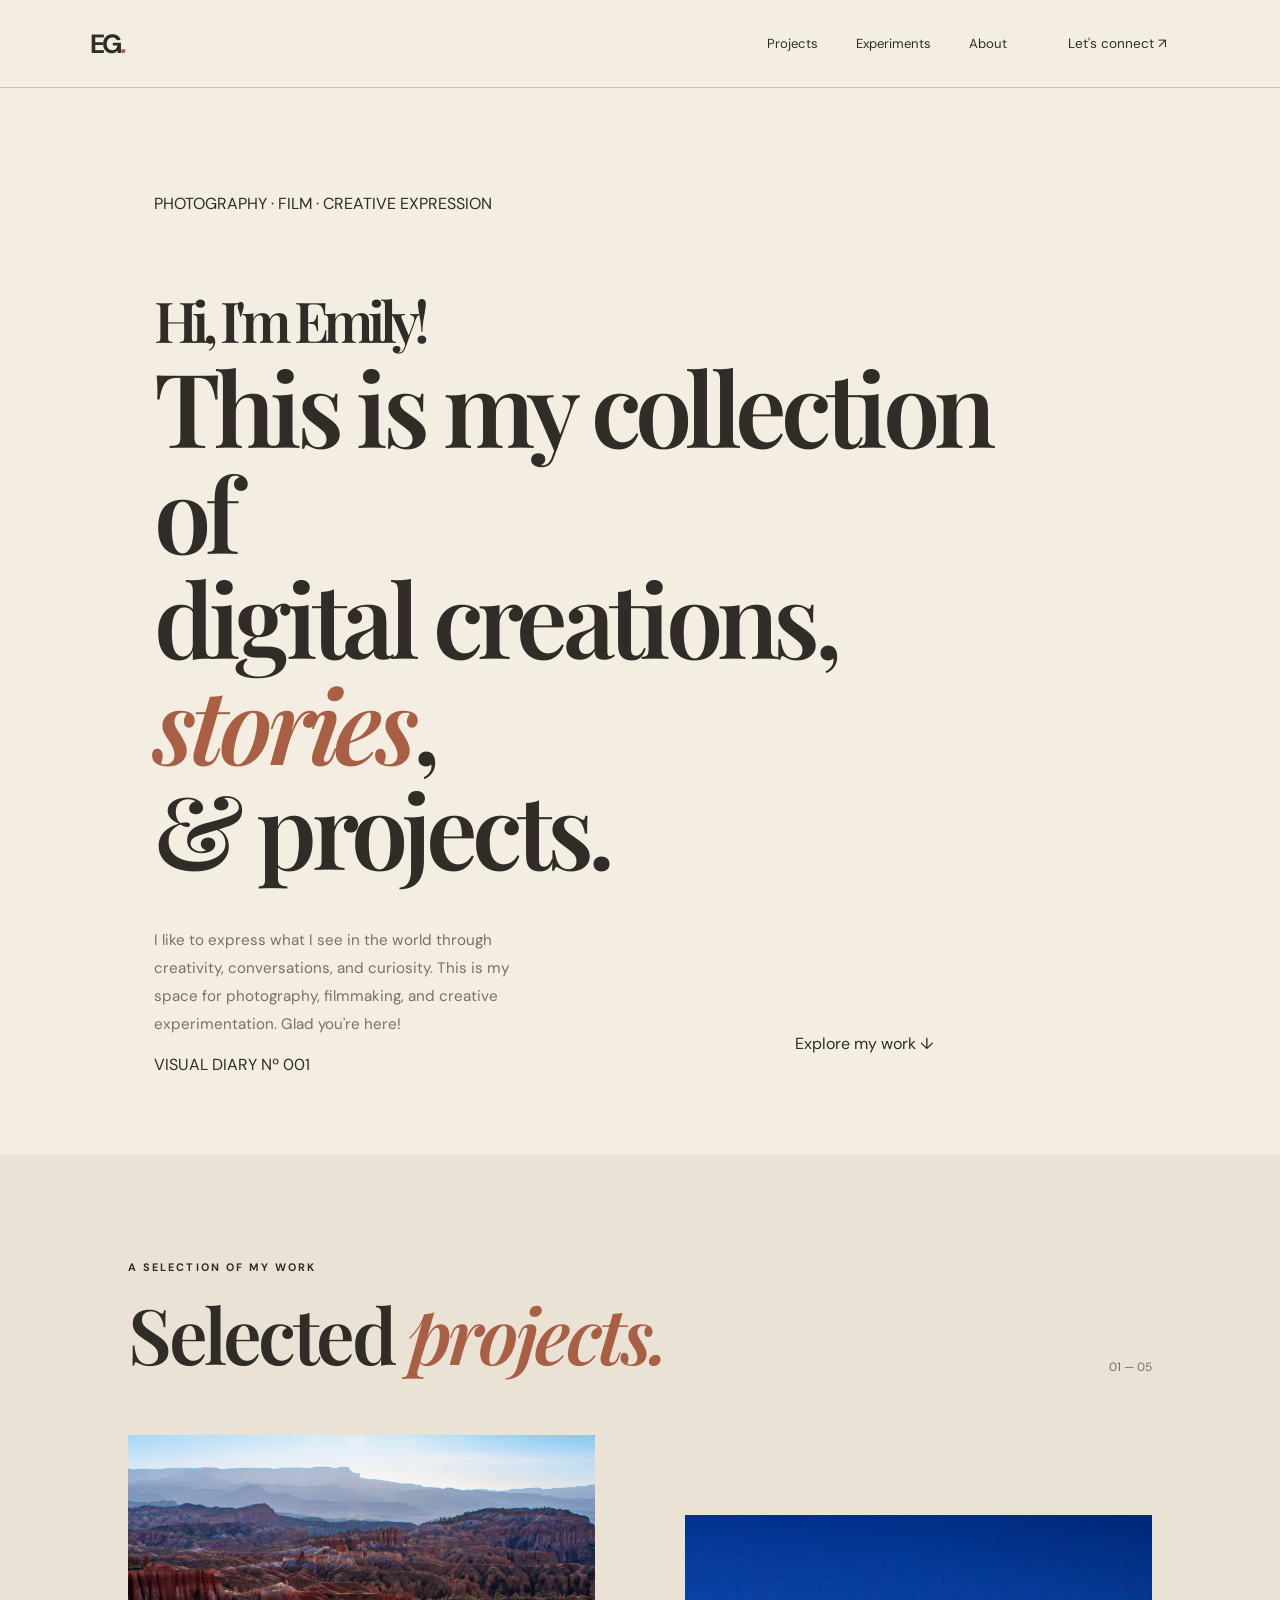
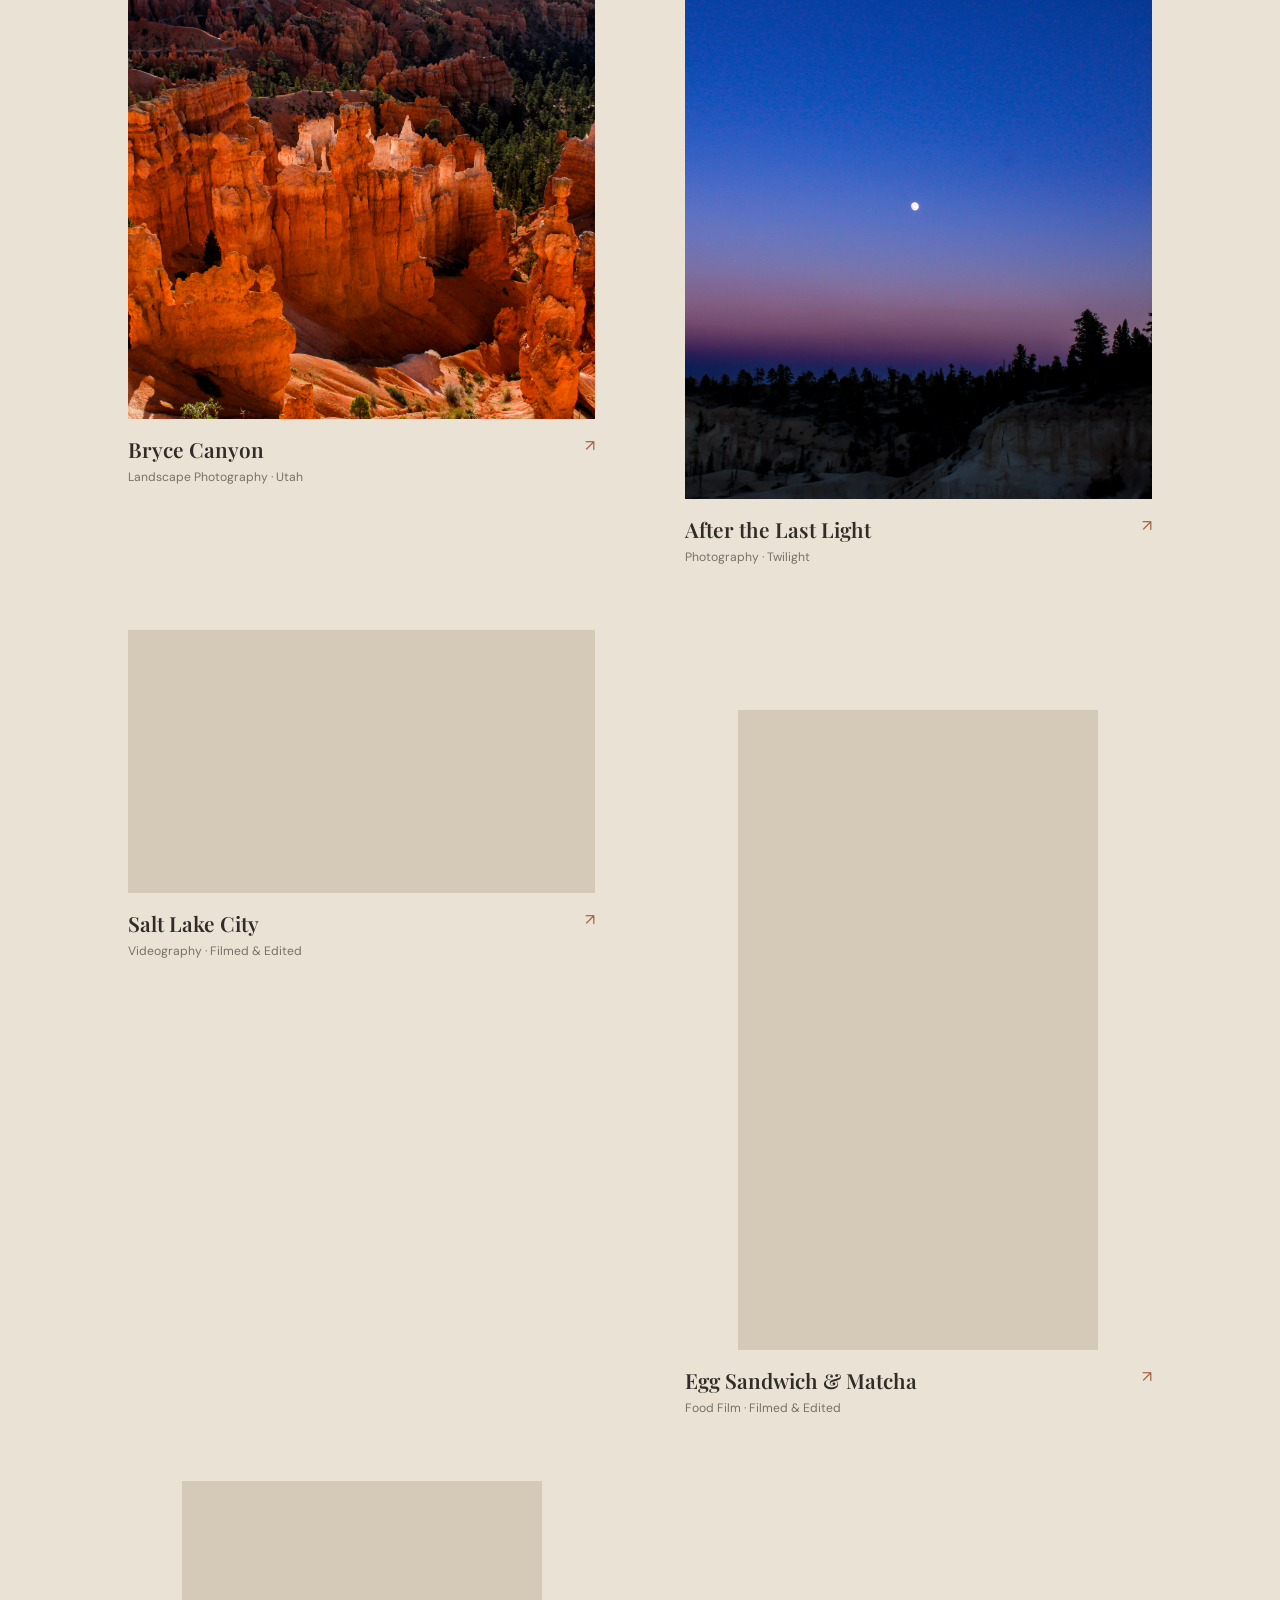
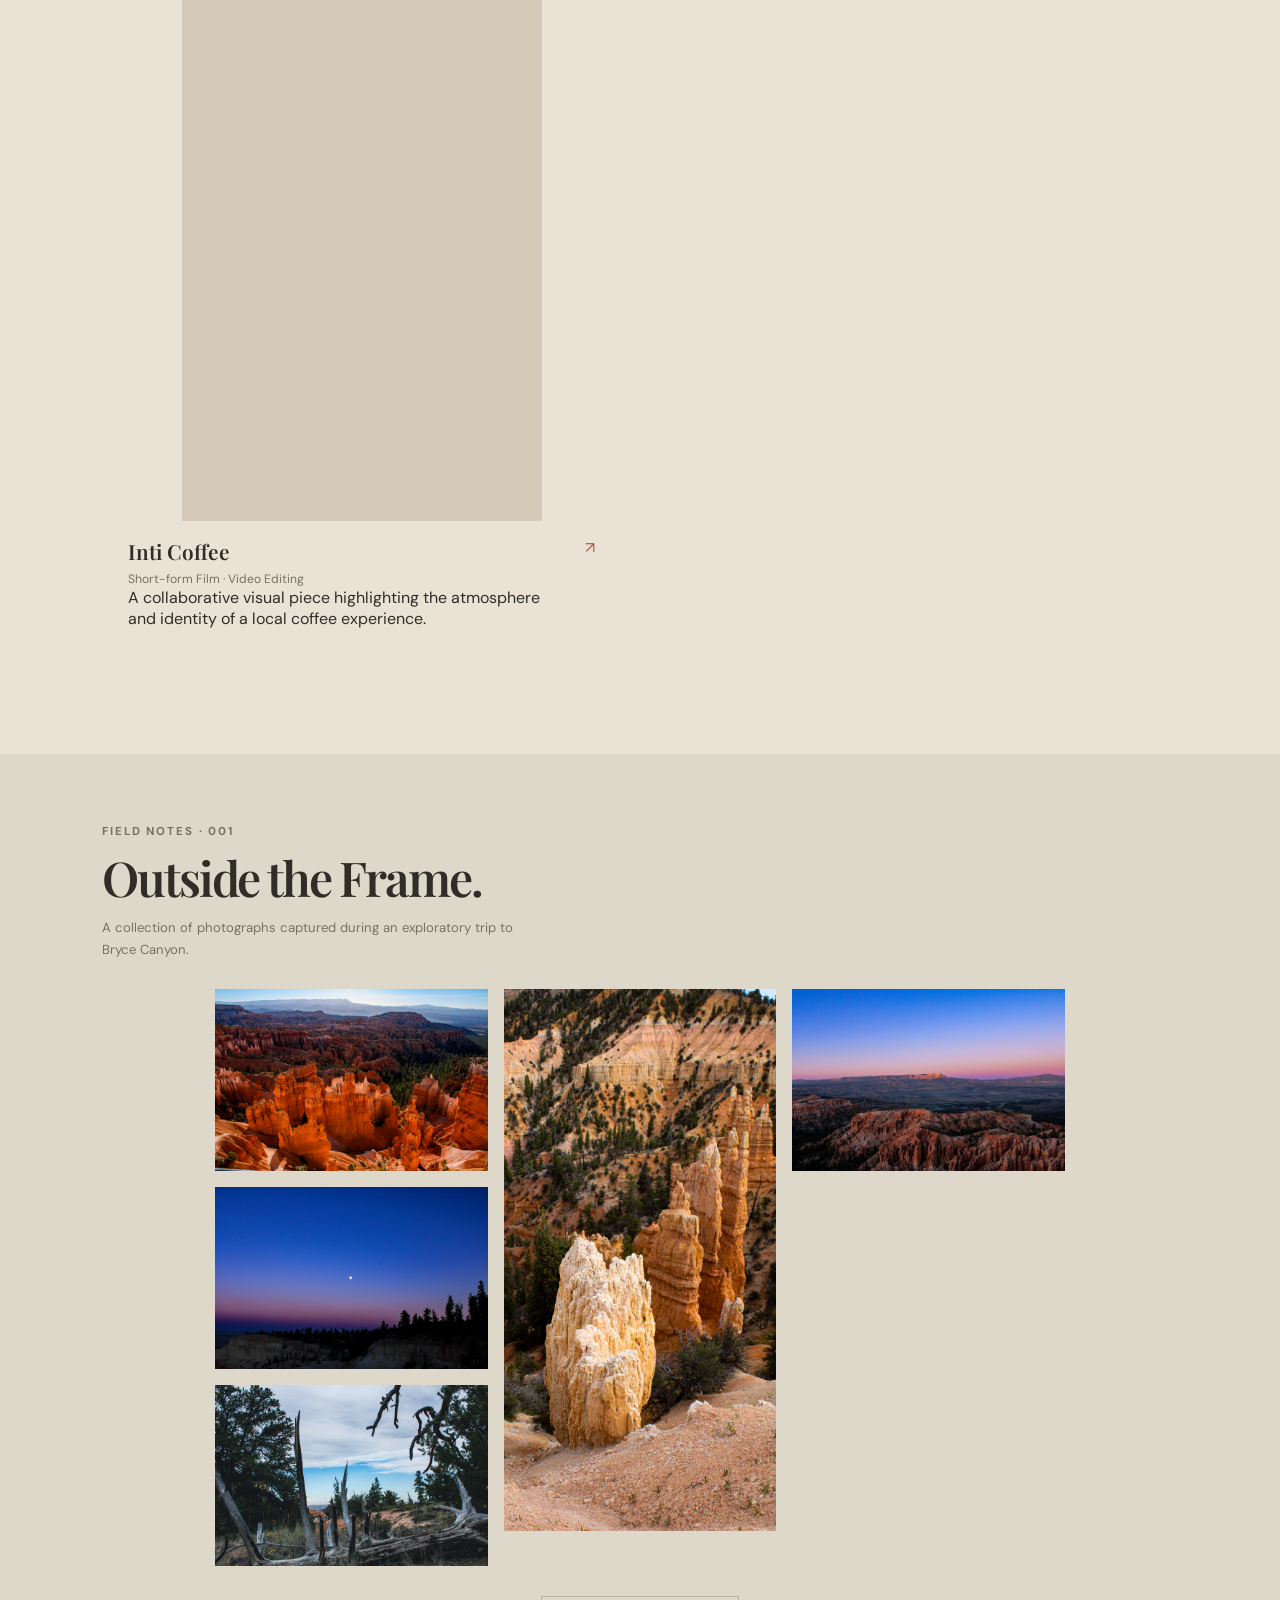
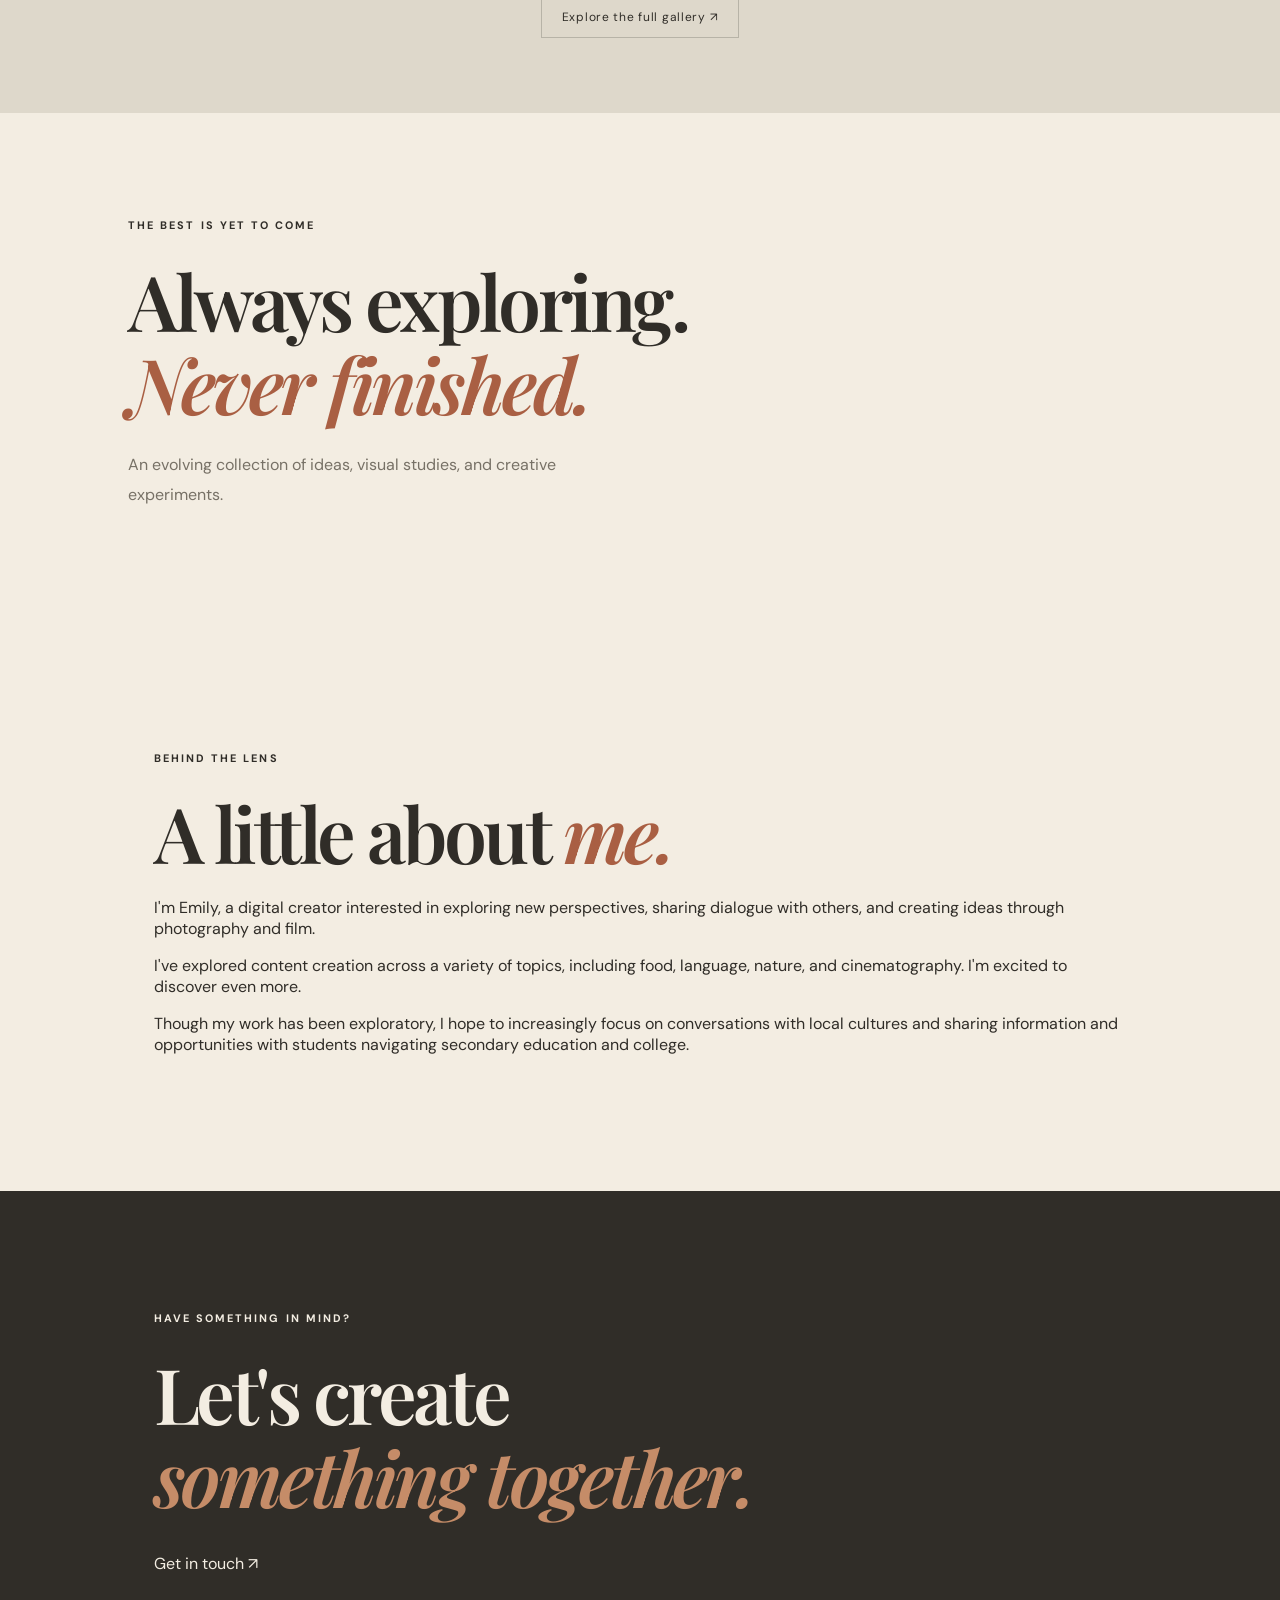
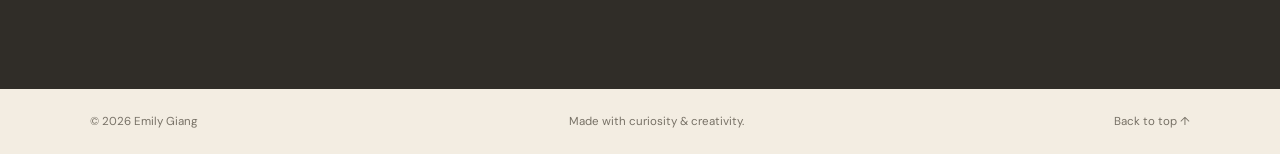
==== index.html @ 7049d285 "Update eyebrow text in experimental section" ====
<!DOCTYPE html>
<html lang="en">
<head>
  <meta charset="UTF-8">
  <meta name="viewport" content="width=device-width, initial-scale=1.0">

  <title>Emily Giang | Visual Portfolio</title>

  <meta name="description" content="Photography, videography, and creative experiments by Emily Giang.">

  <link rel="stylesheet" href="style.css">
  <script src="script.js" defer></script>

  <link rel="preconnect" href="https://fonts.googleapis.com">
  <link rel="preconnect" href="https://fonts.gstatic.com" crossorigin>
  <link href="https://fonts.googleapis.com/css2?family=DM+Sans:wght@400;500;600;700&family=Playfair+Display:ital,wght@0,600;0,700;1,600;1,700&display=swap" rel="stylesheet">
</head>

<body>

  <!-- NAVIGATION -->
  <header class="navbar">
    <a href="#" class="logo">EG<span>.</span></a>

    <nav>
      <a href="#projects">Projects</a>
      <a href="#experiments">Experiments</a>
      <a href="#about">About</a>
      <a href="#contact" class="contact-link">Let's connect ↗</a>
    </nav>
  </header>

  <main>

    <!-- HERO SECTION -->
    <section class="hero">
      <div class="hero-label">PHOTOGRAPHY · FILM · CREATIVE EXPRESSION</div>

  <h1>
  <span class="hero-intro">Hi, I'm Emily!</span><br>
  This is my collection of<br>
  digital creations, <em>stories</em>,<br>
  &amp; projects.
</h1>

<div class="hero-bottom">
  <p>
    I like to express what I see in the world through creativity,
    conversations, and curiosity. This is my space for photography,
    filmmaking, and creative experimentation. Glad you're here!
  </p>

        <a href="#projects" class="explore-link">
          Explore my work ↓
        </a>
      </div>

      <div class="hero-decoration">VISUAL DIARY Nº 001</div>
    </section>


    <!-- PROJECTS SECTION -->
    <section class="projects-section" id="projects">

      <div class="section-heading">
        <div>
          <span class="eyebrow">A SELECTION OF MY WORK</span>
          <h2>Selected <em>projects.</em></h2>
        </div>

        <span class="project-count">01 — 05</span>
      </div>

      <div class="project-grid">

        <!-- PROJECT 1: BRYCE CANYON -->
        <div class="project-card project-one">
          <div class="image-placeholder placeholder-one">
            <img src="images/bryce-canyon.jpg" alt="Landscape photography of Bryce Canyon">
          </div>
          <div class="project-info">
            <div>
              <h3>Bryce Canyon</h3>
              <p>Landscape Photography · Utah</p>
            </div>
            <span class="project-arrow">↗</span>
          </div>
        </div>

        <!-- PROJECT 2: AFTER THE LAST LIGHT -->
        <div class="project-card project-two">
          <div class="image-placeholder placeholder-two">
            <img src="images/after-the-last-light.jpg" alt="Moon above pine trees at twilight">
          </div>
          <div class="project-info">
            <div>
              <h3>After the Last Light</h3>
              <p>Photography · Twilight</p>
            </div>
            <span class="project-arrow">↗</span>
          </div>
        </div>

        <!-- PROJECT 3: SALT LAKE CITY -->
        <div class="project-card project-three">
          <div class="video-container">
            <div style="padding:56.43% 0 0 0;position:relative;">
              <iframe
                src="https://player.vimeo.com/video/1250134944?autopause=0&amp;player_id=0&amp;app_id=58479"
                frameborder="0"
                allow="autoplay; fullscreen; picture-in-picture; clipboard-write; encrypted-media; web-share"
                referrerpolicy="strict-origin-when-cross-origin"
                style="position:absolute;top:0;left:0;width:100%;height:100%;"
                title="Spider-Man">
              </iframe>
            </div>
          </div>
          <div class="project-info">
            <div>
              <h3>Salt Lake City</h3>
              <p>Videography · Filmed &amp; Edited</p>
            </div>
            <span class="project-arrow">↗</span>
          </div>
        </div>

        <!-- PROJECT 4: RECIPE IN MOTION -->
        
<!-- PROJECT 4: RECIPE IN MOTION -->
<div class="project-card project-four">
  <div class="video-container">
    <div style="padding:177.78% 0 0 0;position:relative;">
      <iframe
        src="https://player.vimeo.com/video/1250138249?autopause=0&amp;player_id=0&amp;app_id=58479"
        frameborder="0"
        allow="autoplay; fullscreen; picture-in-picture; clipboard-write; encrypted-media; web-share"
        referrerpolicy="strict-origin-when-cross-origin"
        style="position:absolute;top:0;left:0;width:100%;height:100%;"
        title="Egg Sandwich &amp; Matcha">
      </iframe>
    </div>
    <script src="https://player.vimeo.com/api/player.js"></script>
  </div>
  <div class="project-info">
    <div>
      <h3>Egg Sandwich & Matcha</h3>
      <p>Food Film · Filmed &amp; Edited</p>
    </div>
    <span class="project-arrow">↗</span>
  </div>
</div>
       
<!-- PROJECT 5: INTI COFFEE -->
<div class="project-card project-five">
  <div class="video-container">
    <div style="padding:177.78% 0 0 0;position:relative;">
      <iframe
        src="https://player.vimeo.com/video/1250133380?autopause=0&amp;player_id=0&amp;app_id=58479"
        frameborder="0"
        allow="autoplay; fullscreen; picture-in-picture; clipboard-write; encrypted-media; web-share"
        referrerpolicy="strict-origin-when-cross-origin"
        style="position:absolute;top:0;left:0;width:100%;height:100%;"
        title="Inti Coffee">
      </iframe>
    </div>
  </div>
  <div class="project-info">
    <div>
      <h3>Inti Coffee</h3>
      <p>Short-form Film · Video Editing</p>
      </p>
      A collaborative visual piece highlighting the atmosphere and identity of a local coffee experience.
      </p>
    </div>
    <span class="project-arrow">↗</span>
      </div>
      <!-- END PROJECT GRID -->

    </section>
    <!-- END PROJECTS SECTION -->


    <!-- NATURE PHOTOGRAPHY GALLERY -->
<!-- NATURE GALLERY PREVIEW -->
<section class="nature-gallery" id="nature">

  <div class="nature-heading">
    <span class="eyebrow">FIELD NOTES · 001</span>
    <h2>Outside the Frame.</h2>
    <p>
  A collection of photographs captured during an exploratory trip to Bryce Canyon.
    </p>
  </div>

  <div class="nature-preview-grid">

    <!-- PHOTO 1 -->
    <div class="nature-preview-item">
      <img src="images/bryce-canyon.jpg"
           alt="Natural rock formations at Bryce Canyon">
    </div>

    <!-- PHOTO 2 -->
    <div class="nature-preview-item">
      <img src="images/after-the-last-light.jpg"
           alt="Moon above pine trees at twilight">
    </div>

    <!-- PHOTO 3 -->
<div class="nature-preview-item">
  <img src="images/antler-tree.jpg" alt="Tree branches">
</div>

<div class="nature-preview-item">
  <img src="images/leading-lines.jpg" alt="Leading lines in nature">
</div>

<div class="nature-preview-item">
  <img src="images/fairy-sunset.jpg" alt="Sunset in the landscape">
</div>
    </div>

  </div>

  <div class="nature-gallery-link">
    <a href="nature.html" class="gallery-button">
      Explore the full gallery ↗
    </a>
  </div>

</section>
<!-- END NATURE GALLERY PREVIEW -->


    <!-- EXPERIMENTAL SECTION -->
    <section class="experiments-section" id="experiments">
      <span class="eyebrow">THE BEST IS YET TO COME</span>
      <h2>Always exploring.<br><em>Never finished.</em></h2>
      <p>
        An evolving collection of ideas, visual studies,
        and creative experiments.
      </p>
    </section>

    <!-- ABOUT SECTION -->
    <section class="about-section" id="about">
      <span class="eyebrow">BEHIND THE LENS</span>
      <h2>A little about <em>me.</em></h2>
      <p>
  I'm Emily, a digital creator interested in exploring new perspectives,
  sharing dialogue with others, and creating ideas through photography and film.
</p>

<p>
  I've explored content creation across a variety of topics, including food,
  language, nature, and cinematography. I'm excited to discover even more.
</p>

<p>
  Though my work has been exploratory, I hope to increasingly focus on
  conversations with local cultures and sharing information and opportunities
  with students navigating secondary education and college.
</p>
      </p>
    </section>

    <!-- CONTACT SECTION -->
    <section class="contact-section" id="contact">
      <span class="eyebrow">HAVE SOMETHING IN MIND?</span>
      <h2>Let's create<br><em>something together.</em></h2>
      <a href="mailto:YOUR-EMAIL-HERE" class="email-link">
        Get in touch ↗
      </a>
    </section>

  </main>

  <footer>
    <span>© <span id="year"></span> Emily Giang</span>
    <span>Made with curiosity & creativity.</span>
    <a href="#">Back to top ↑</a>
  </footer>

</body>
</html>
---- style.css ----
/* Emily Giang â€” earthy editorial portfolio */
:root {
  --paper: #F3EDE2;
  --ink: #302D28;
  --muted: #777166;
  --terracotta: #A95F43;
  --clay: #C58C68;
  --olive: #747C60;
  --sage: #D6D8C8;
  --line: rgba(48,45,40,.22);
  --serif: "Playfair Display", Georgia, serif;
  --sans: "DM Sans", Arial, sans-serif;
}
* { box-sizing: border-box; }
html { scroll-behavior: smooth; }
body { margin: 0; background: var(--paper); color: var(--ink); font-family: var(--sans); }
a { color: inherit; text-decoration: none; }
button { font: inherit; }
.site-header { min-height: 82px; padding: 20px 7vw; display:flex; align-items:center; justify-content:space-between; border-bottom:1px solid var(--line); }
.wordmark { font-weight:700; font-size:1.65rem; letter-spacing:-.09em; }
.wordmark span { color:var(--terracotta); font-size:.65rem; vertical-align:top; margin-left:4px; letter-spacing:0; }
.site-header nav { display:flex; align-items:center; gap:clamp(14px,3vw,38px); font-size:.82rem; }
.site-header nav a:hover, footer a:hover { color:var(--terracotta); }
.nav-contact { border:1px solid var(--ink); border-radius:99px; padding:10px 16px; }
.hero { position:relative; min-height:610px; padding:105px 12vw 80px; overflow:hidden; }
.eyebrow { font-size:.68rem; font-weight:700; letter-spacing:.19em; }
.hero h1 { font:600 clamp(3.3rem,8vw,7.5rem)/1.03 var(--serif); letter-spacing:-.055em; margin:34px 0 30px; max-width:900px; }
.hero h1 em, h2 em { color:var(--terracotta); font-weight:600; }
.hero-bottom { display:flex; justify-content:space-between; align-items:flex-end; gap:30px; max-width:780px; }
.hero-bottom p { max-width:390px; color:var(--muted); line-height:1.85; font-size:.95rem; }
.text-link { border-bottom:1px solid var(--ink); padding-bottom:7px; font-size:.85rem; font-weight:600; white-space:nowrap; }
.text-link span { color:var(--terracotta); margin-left:8px; }
.hero-note { position:absolute; right:7vw; top:145px; writing-mode:vertical-rl; font-size:.6rem; letter-spacing:.2em; color:var(--muted); }
.hero-stamp { position:absolute; right:13vw; bottom:75px; width:72px; height:72px; border:1px solid var(--terracotta); color:var(--terracotta); border-radius:50%; display:grid; place-content:center; text-align:center; line-height:1.05; font:600 1rem var(--serif); transform:rotate(12deg); }
.work-section { padding:100px 10vw 125px; background:#EAE2D5; }
.section-intro { display:flex; align-items:flex-end; justify-content:space-between; gap:30px; margin-bottom:85px; }
h2 { font:600 clamp(2.8rem,6vw,5rem)/1.08 var(--serif); letter-spacing:-.045em; margin:16px 0 0; }
.intro-note { color:var(--muted); line-height:1.7; font-size:.85rem; }
.category-block { margin-top:35px; }
.category-heading { display:flex; align-items:baseline; justify-content:space-between; gap:20px; border-bottom:1px solid var(--line); padding-bottom:15px; margin-bottom:36px; }
.category-heading h3 { font:600 1.45rem var(--serif); margin:0; }
.category-heading p { font-size:.78rem; color:var(--muted); }
.photo-grid { display:grid; grid-template-columns:1.05fr .95fr; gap:7vw; align-items:start; }
.photo-card-tall { margin-top:75px; }
.photo-card-wide { margin-top:0; }
.image-button { position:relative; display:block; width:100%; padding:0; border:0; background:transparent; cursor:zoom-in; overflow:hidden; text-align:left; }
.image-button img { display:block; width:100%; height:100%; object-fit:cover; transition:transform .6s cubic-bezier(.2,.7,.2,1); }
.photo-card-tall .image-button { aspect-ratio:4/5; }
.photo-card-wide .image-button { aspect-ratio:5/4; }
.image-button:hover img { transform:scale(1.035); }
.view-mark { position:absolute; right:14px; bottom:14px; padding:9px 12px; background:var(--paper); color:var(--ink); border-radius:99px; font-size:.7rem; opacity:0; transform:translateY(5px); transition:.25s; }
.image-button:hover .view-mark, .image-button:focus-visible .view-mark { opacity:1; transform:translateY(0); }
.card-meta { display:flex; justify-content:space-between; gap:20px; align-items:flex-start; padding-top:16px; }
.card-meta h4 { font:600 1.3rem var(--serif); margin:0 0 6px; }
.card-meta p { margin:0; color:var(--muted); font-size:.76rem; }
.index { color:var(--terracotta); font-size:.72rem; letter-spacing:.12em; }
.film-block { margin-top:130px; }
.film-grid { display:grid; grid-template-columns:1.25fr .75fr; gap:7vw; align-items:start; }
.film-card-portrait { margin-top:100px; }
.film-card-int { margin-top:42px; }
.inti-poster { max-height:540px; }
.video-poster { position:relative; aspect-ratio:16/9; overflow:hidden; background:#D5C9B7; }
.video-poster img { width:100%; height:100%; object-fit:cover; display:block; }
.portrait-poster { aspect-ratio:9/16; max-height:540px; }
.format-tag { position:absolute; left:14px; bottom:14px; background:var(--paper); padding:8px 11px; border-radius:99px; font-size:.62rem; letter-spacing:.08em; }
.video-note { color:var(--muted); font-size:.74rem; line-height:1.6; margin-top:13px; }
.about-section { padding:120px 12vw; }
.about-section h2 { margin:24px 0; }
.about-copy { max-width:610px; color:var(--muted); line-height:1.9; font-size:1rem; }
.contact-section { background:var(--ink); color:var(--paper); padding:115px 12vw; }
.contact-section h2 { margin:25px 0 35px; }
.contact-section h2 em { color:var(--clay); }
.contact-link { display:inline-block; border:1px solid var(--paper); border-radius:99px; padding:14px 22px; font-size:.85rem; }
.contact-link:hover { background:var(--paper); color:var(--ink); }
.email-reminder { color:#bcb4a8; font-size:.7rem; margin-top:20px; }
footer { display:flex; justify-content:space-between; gap:20px; padding:25px 7vw; font-size:.72rem; color:var(--muted); }
.lightbox { width:min(92vw,1100px); max-width:none; max-height:92vh; padding:22px; border:0; background:var(--paper); color:var(--ink); }
.lightbox::backdrop { background:rgba(24,22,20,.88); }
.lightbox img { display:block; max-width:100%; max-height:76vh; margin:auto; object-fit:contain; }
.lightbox p { margin:12px 0 0; font-size:.8rem; }
.lightbox-close { position:absolute; top:8px; right:12px; border:0; background:transparent; font-size:2rem; cursor:pointer; }
@media (max-width:700px) {
  .site-header { padding:18px 6vw; align-items:flex-start; }
  .site-header nav { justify-content:flex-end; flex-wrap:wrap; gap:12px 16px; font-size:.72rem; }
  .nav-contact { padding:7px 11px; }
  .hero { min-height:0; padding:85px 7vw 85px; }
  .hero h1 { letter-spacing:-.04em; }
  .hero-note, .hero-stamp { display:none; }
  .hero-bottom, .section-intro, .category-heading { align-items:flex-start; flex-direction:column; }
  .work-section { padding:80px 7vw; }
  .section-intro { margin-bottom:55px; }
  .photo-grid, .film-grid { grid-template-columns:1fr; gap:48px; }
  .photo-card-tall, .film-card-portrait, .film-card-int { margin-top:0; }
  .photo-card-tall .image-button { aspect-ratio:4/3; }
  .photo-card-wide .image-button { aspect-ratio:4/3; }
  .film-block { margin-top:90px; }
  .portrait-poster { max-height:620px; }
  .about-section, .contact-section { padding:85px 7vw; }
  footer { flex-direction:column; padding:25px 7vw; }
}

/* ===== CURRENT PORTFOLIO HTML FIX ===== */

/* Navigation */
.navbar {
  min-height: 82px;
  padding: 20px 7vw;
  display: flex;
  align-items: center;
  justify-content: space-between;
  border-bottom: 1px solid var(--line);
}

.logo {
  font-weight: 700;
  font-size: 1.65rem;
  letter-spacing: -.09em;
}

.logo span {
  color: var(--terracotta);
}

.navbar nav {
  display: flex;
  align-items: center;
  gap: clamp(14px, 3vw, 38px);
  font-size: .82rem;
}

/* Projects section */
.projects-section {
  padding: 100px 10vw 125px;
  background: #EAE2D5;
}

.section-heading {
  display: flex;
  align-items: flex-end;
  justify-content: space-between;
  gap: 30px;
  margin-bottom: 60px;
}

.section-heading h2 {
  margin-top: 16px;
}

.project-count {
  color: var(--muted);
  font-size: .75rem;
}

.project-grid {
  display: grid;
  grid-template-columns: 1fr 1fr;
  gap: 65px 7vw;
  align-items: start;
}

/* Individual projects */
.project-card {
  min-width: 0;
}

.project-one,
.project-three,
.project-five {
  margin-top: 0;
}

.project-two,
.project-four {
  margin-top: 80px;
}

.image-placeholder {
  width: 100%;
  aspect-ratio: 4 / 5;
  overflow: hidden;
  background: #D5C9B7;
}

.image-placeholder img {
  display: block;
  width: 100%;
  height: 100%;
  object-fit: cover;
}

.video-container {
  width: 100%;
  position: relative;
  overflow: hidden;
  background: #D5C9B7;
}

.video-container iframe {
  display: block;
  width: 100%;
  border: 0;
}

.video-placeholder {
  display: flex;
  align-items: center;
  justify-content: center;
  width: 100%;
  min-height: 300px;
  background: #D5C9B7;
  color: var(--muted);
  font-size: .75rem;
  letter-spacing: .12em;
}

/* Project titles and credits */
.project-info {
  display: flex;
  justify-content: space-between;
  align-items: flex-start;
  gap: 20px;
  padding-top: 16px;
}

.project-info h3 {
  font: 600 1.3rem var(--serif);
  margin: 0 0 6px;
}

.project-info p {
  margin: 0;
  color: var(--muted);
  font-size: .76rem;
}

.project-arrow {
  color: var(--terracotta);
}

/* Experimental section */
.experiments-section {
  padding: 100px 10vw;
}

.experiments-section h2 {
  margin: 25px 0;
}

.experiments-section p {
  max-width: 500px;
  color: var(--muted);
  line-height: 1.85;
}

/* Navigation and project responsive layout */
@media (max-width: 700px) {
  .navbar {
    padding: 18px 6vw;
    align-items: flex-start;
    gap: 20px;
  }

  .navbar nav {
    justify-content: flex-end;
    flex-wrap: wrap;
    gap: 12px 16px;
    font-size: .72rem;
  }

  .projects-section {
    padding: 80px 7vw;
  }

  .section-heading {
    align-items: flex-start;
    flex-direction: column;
  }

  .project-grid {
    grid-template-columns: 1fr;
    gap: 48px;
  }

  .project-two,
  .project-four {
    margin-top: 0;
  }

  .experiments-section {
    padding: 80px 7vw;
  }
}

/* ===== VERTICAL VIDEO SIZE ADJUSTMENT ===== */

.project-four .video-container {
  max-width: 360px;
  margin: 0 auto;
}

.project-four .video-container > div {
  padding: 0 !important;
  aspect-ratio: 9 / 16;
  position: relative;
}

.project-four .video-container iframe {
  position: absolute !important;
  top: 0;
  left: 0;
  width: 100%;
  height: 100%;
}

/* INTI COFFEE VERTICAL VIDEO SIZE */
.project-five .video-container {
  max-width: 360px;
  margin: 0 auto;
}

.project-five .video-container > div {
  padding: 0 !important;
  aspect-ratio: 9 / 16;
  position: relative;
}

.project-five .video-container iframe {
  position: absolute !important;
  top: 0;
  left: 0;
  width: 100%;
  height: 100%;
}


/* ===== NATURE GALLERY PREVIEW ===== */

.nature-gallery {
  padding: 80px 10vw 90px;
  background: #DED8CB;
}

.nature-heading {
  max-width: 600px;
  margin-bottom: 40px;
}

.nature-heading .eyebrow {
  font-size: .72rem;
  letter-spacing: .16em;
  text-transform: uppercase;
  color: var(--muted);
}

.nature-heading h2 {
  font-size: clamp(2rem, 4vw, 3.5rem);
  margin: 14px 0;
}

.nature-heading p {
  max-width: 440px;
  color: var(--muted);
  line-height: 1.85;
  font-size: .85rem;
}

/* Pinterest-inspired preview */

.nature-preview-grid {
  columns: 3;
  column-gap: 22px;
  max-width: 1100px;
  margin: 0 auto;
}

.nature-preview-item {
  break-inside: avoid;
  margin-bottom: 22px;
  overflow: hidden;
}

.nature-preview-item img {
  display: block;
  width: 100%;
  height: auto;
  transition: transform .5s ease;
}

.nature-preview-item:hover img {
  transform: scale(1.03);
}

/* Full gallery link */

.nature-gallery-link {
  text-align: center;
  margin-top: 45px;
}

.gallery-button {
  display: inline-block;
  padding: 14px 24px;
  border: 1px solid var(--line);
  text-decoration: none;
  color: inherit;
  font-size: .8rem;
  letter-spacing: .06em;
  transition: background .3s ease, color .3s ease;
}

.gallery-button:hover {
  background: var(--terracotta);
  color: #fff;
}

/* Responsive layout */

@media (max-width: 900px) {
  .nature-preview-grid {
    columns: 2;
  }
}

@media (max-width: 700px) {

  .nature-gallery {
    padding: 60px 7vw;
  }

  .nature-heading {
    margin-bottom: 30px;
  }

  .nature-preview-grid {
    columns: 2;
    column-gap: 14px;
  }

  .nature-preview-item {
    margin-bottom: 14px;
  }

  .nature-gallery-link {
    margin-top: 30px;
  }

}

@media (max-width: 450px) {
  .nature-preview-grid {
    columns: 1;
  }
}
/* ===== COMPACT NATURE PREVIEW ===== */

.nature-gallery {
  padding: 65px 8vw 75px;
}

.nature-heading {
  margin-bottom: 28px;
}

.nature-heading h2 {
  font-size: clamp(2rem, 4vw, 3rem);
  margin: 12px 0;
}

.nature-heading p {
  font-size: .82rem;
  line-height: 1.7;
}

.nature-preview-grid {
  columns: 3;
  column-gap: 16px;
  max-width: 850px;
  margin: 0 auto;
}

.nature-preview-item {
  break-inside: avoid;
  margin-bottom: 16px;
  overflow: hidden;
}

.nature-preview-item img {
  display: block;
  width: 100%;
  height: auto;
  object-fit: cover;
}

.nature-gallery-link {
  margin-top: 30px;
}

.gallery-button {
  padding: 12px 20px;
  font-size: .75rem;
}

/* Tablet */

@media (max-width: 900px) {
  .nature-preview-grid {
    columns: 2;
  }
}

/* Mobile */

@media (max-width: 700px) {
  .nature-gallery {
    padding: 55px 7vw 65px;
  }

  .nature-preview-grid {
    columns: 2;
    column-gap: 12px;
  }

  .nature-preview-item {
    margin-bottom: 12px;
  }
}

@media (max-width: 450px) {
  .nature-preview-grid {
    columns: 1;
  }
}
/* ===== FULL NATURE GALLERY PAGE ===== */

.nature-page-intro {
  padding: 85px 10vw 45px;
}

.nature-page-intro h1 {
  font-size: clamp(2.5rem, 6vw, 5rem);
  margin: 18px 0;
}

.nature-page-intro p {
  max-width: 450px;
  color: var(--muted);
  line-height: 1.8;
  font-size: .9rem;
}

.gallery-back-link {
  display: inline-block;
  margin-top: 25px;
  font-size: .8rem;
  color: var(--terracotta);
  text-decoration: none;
}

.gallery-back-link:hover {
  opacity: .7;
}

/* Masonry-style photo layout */

.nature-full-gallery {
  max-width: 1150px;
  margin: 0 auto;
  padding: 20px 40px 100px;
}

.nature-full-grid {
  columns: 3;
  column-gap: 20px;
}

.nature-full-item {
  break-inside: avoid;
  margin-bottom: 28px;
}

.nature-full-item img {
  display: block;
  width: 100%;
  height: auto;
}

.photo-location {
  font-size: .72rem;
  color: var(--muted);
  margin-top: 10px;
  letter-spacing: .03em;
}

/* Tablet layout */

@media (max-width: 900px) {
  .nature-full-grid {
    columns: 2;
  }
}

/* Mobile layout */

@media (max-width: 700px) {
  .nature-page-intro {
    padding: 65px 7vw 35px;
  }

  .nature-full-gallery {
    padding: 20px 7vw 75px;
  }

  .nature-full-grid {
    columns: 2;
    column-gap: 14px;
  }

  .nature-full-item {
    margin-bottom: 20px;
  }
}

@media (max-width: 450px) {
  .nature-full-grid {
    columns: 1;
  }
}
/* Smaller hero introduction */

.hero-intro {
  font-size: 0.55em;
}
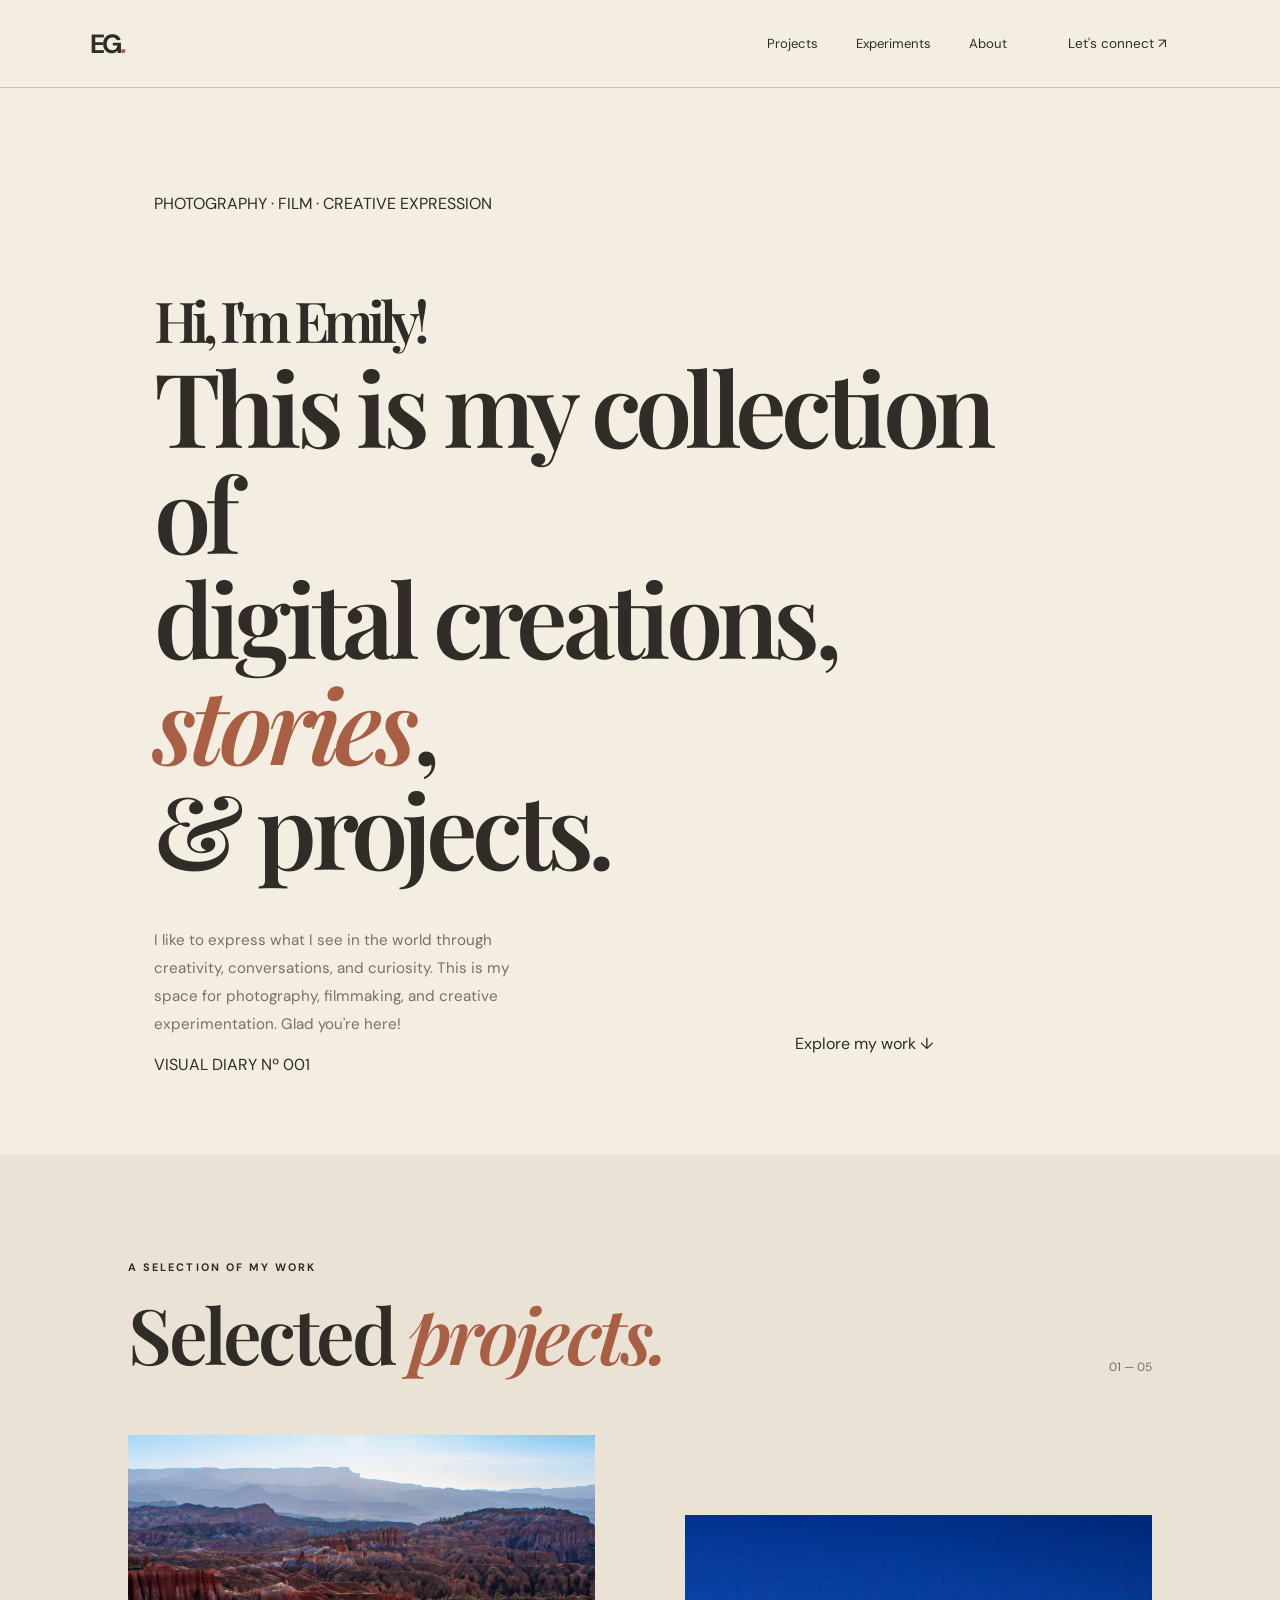
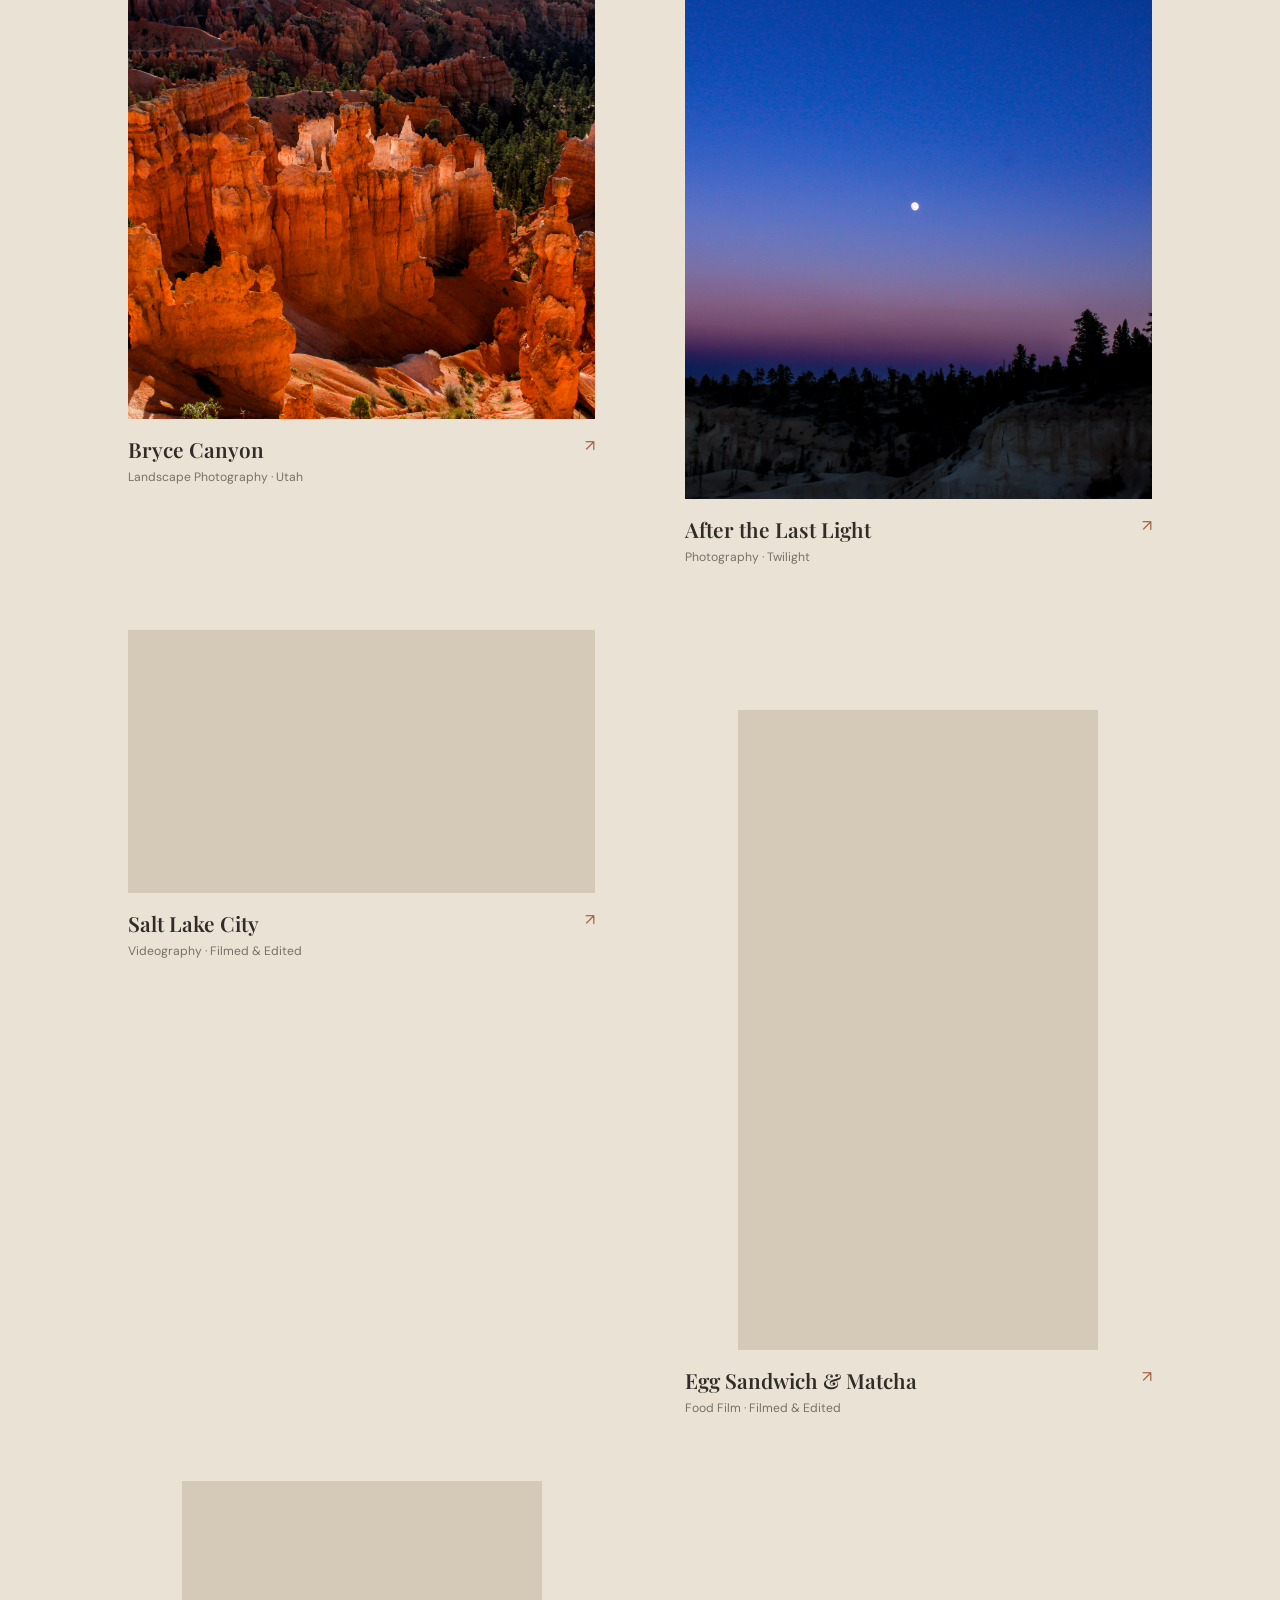
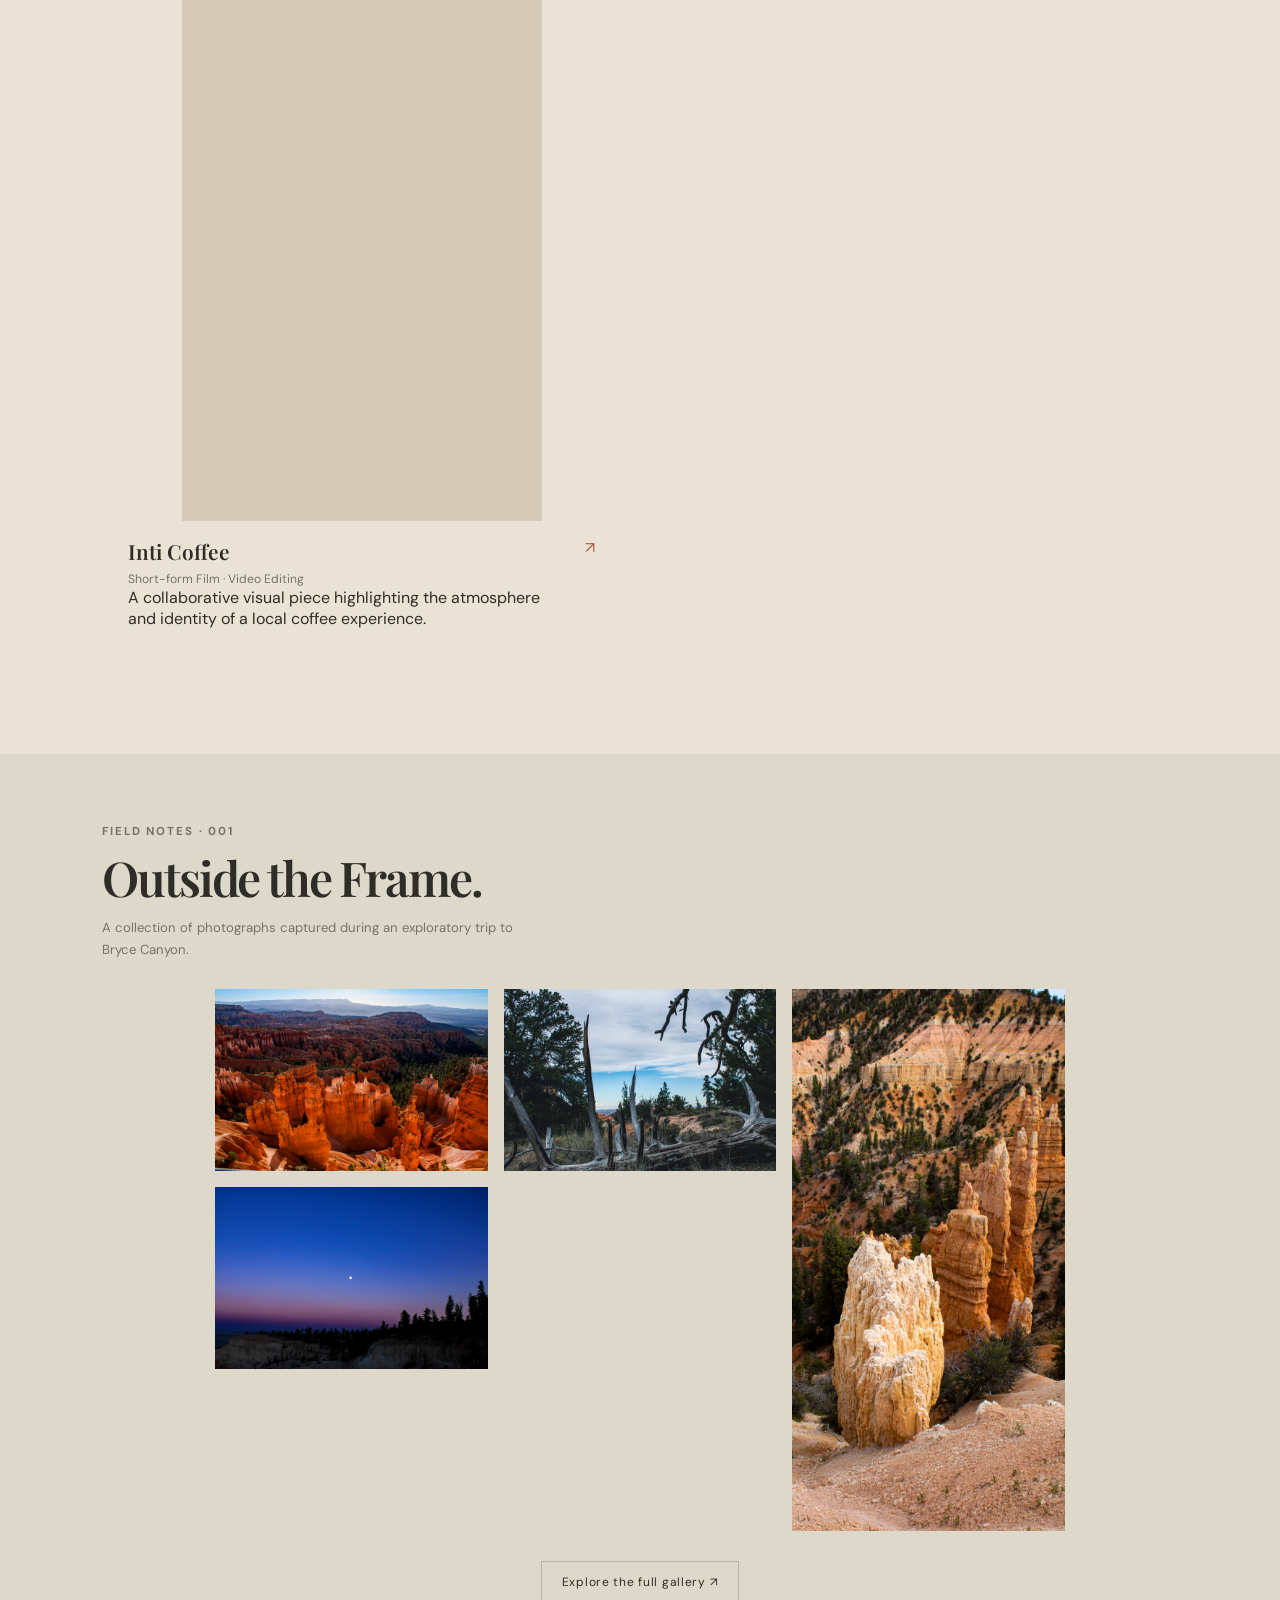
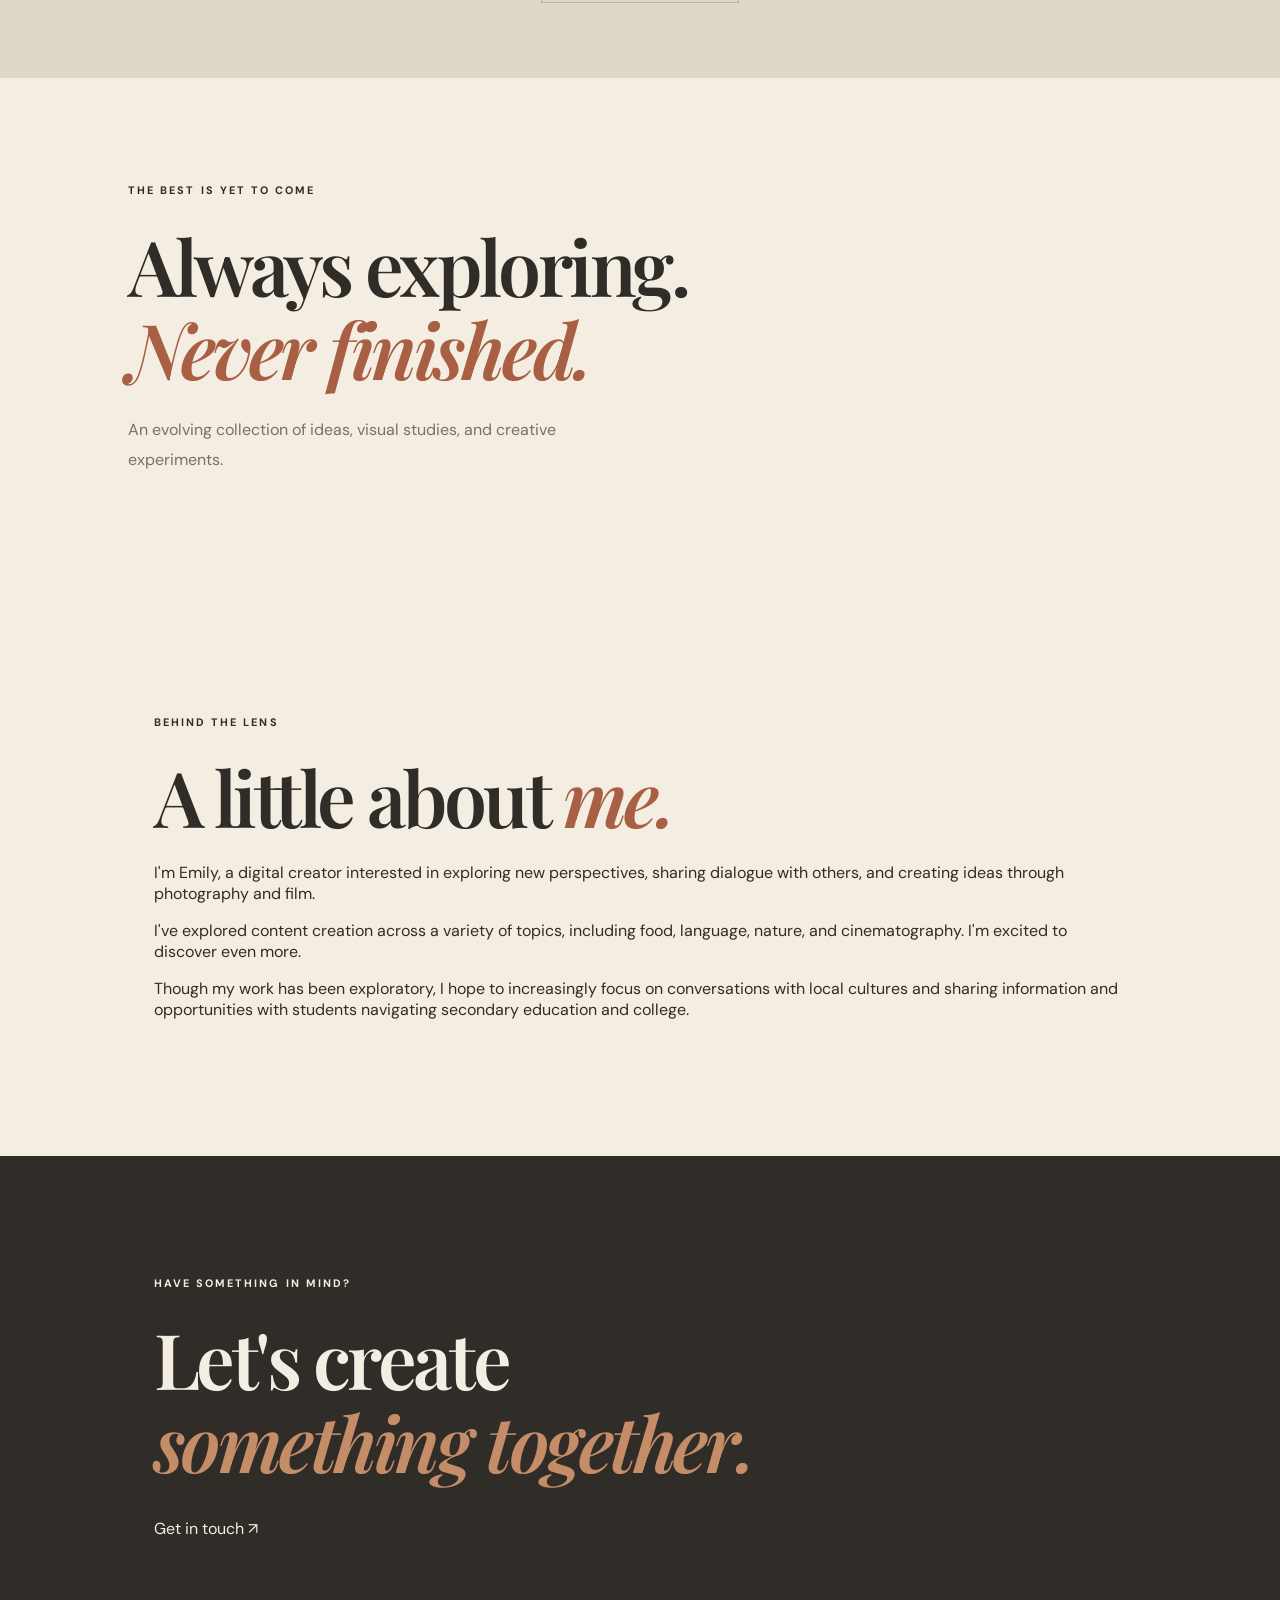
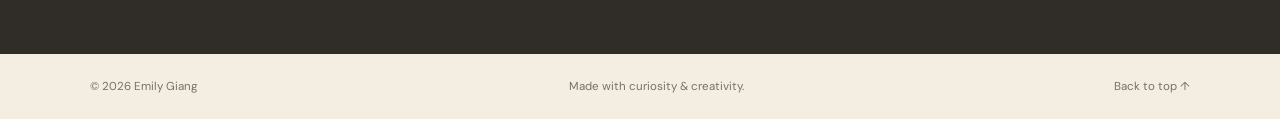
==== commit 7c068f7d: "Remove sunset image from nature preview Removed sunset image preview from nature section." ====
--- a/index.html
+++ b/index.html
@@ -215,10 +215,6 @@
 <div class="nature-preview-item">
   <img src="images/leading-lines.jpg" alt="Leading lines in nature">
 </div>
-
-<div class="nature-preview-item">
-  <img src="images/fairy-sunset.jpg" alt="Sunset in the landscape">
-</div>
     </div>
 
   </div>
@@ -269,7 +265,7 @@
     <section class="contact-section" id="contact">
       <span class="eyebrow">HAVE SOMETHING IN MIND?</span>
       <h2>Let's create<br><em>something together.</em></h2>
-      <a href="mailto:YOUR-EMAIL-HERE" class="email-link">
+      <a href="mailto:emilygiang4@gmail.com" class="emilygiang4@gmail.com">
         Get in touch ↗
       </a>
     </section>
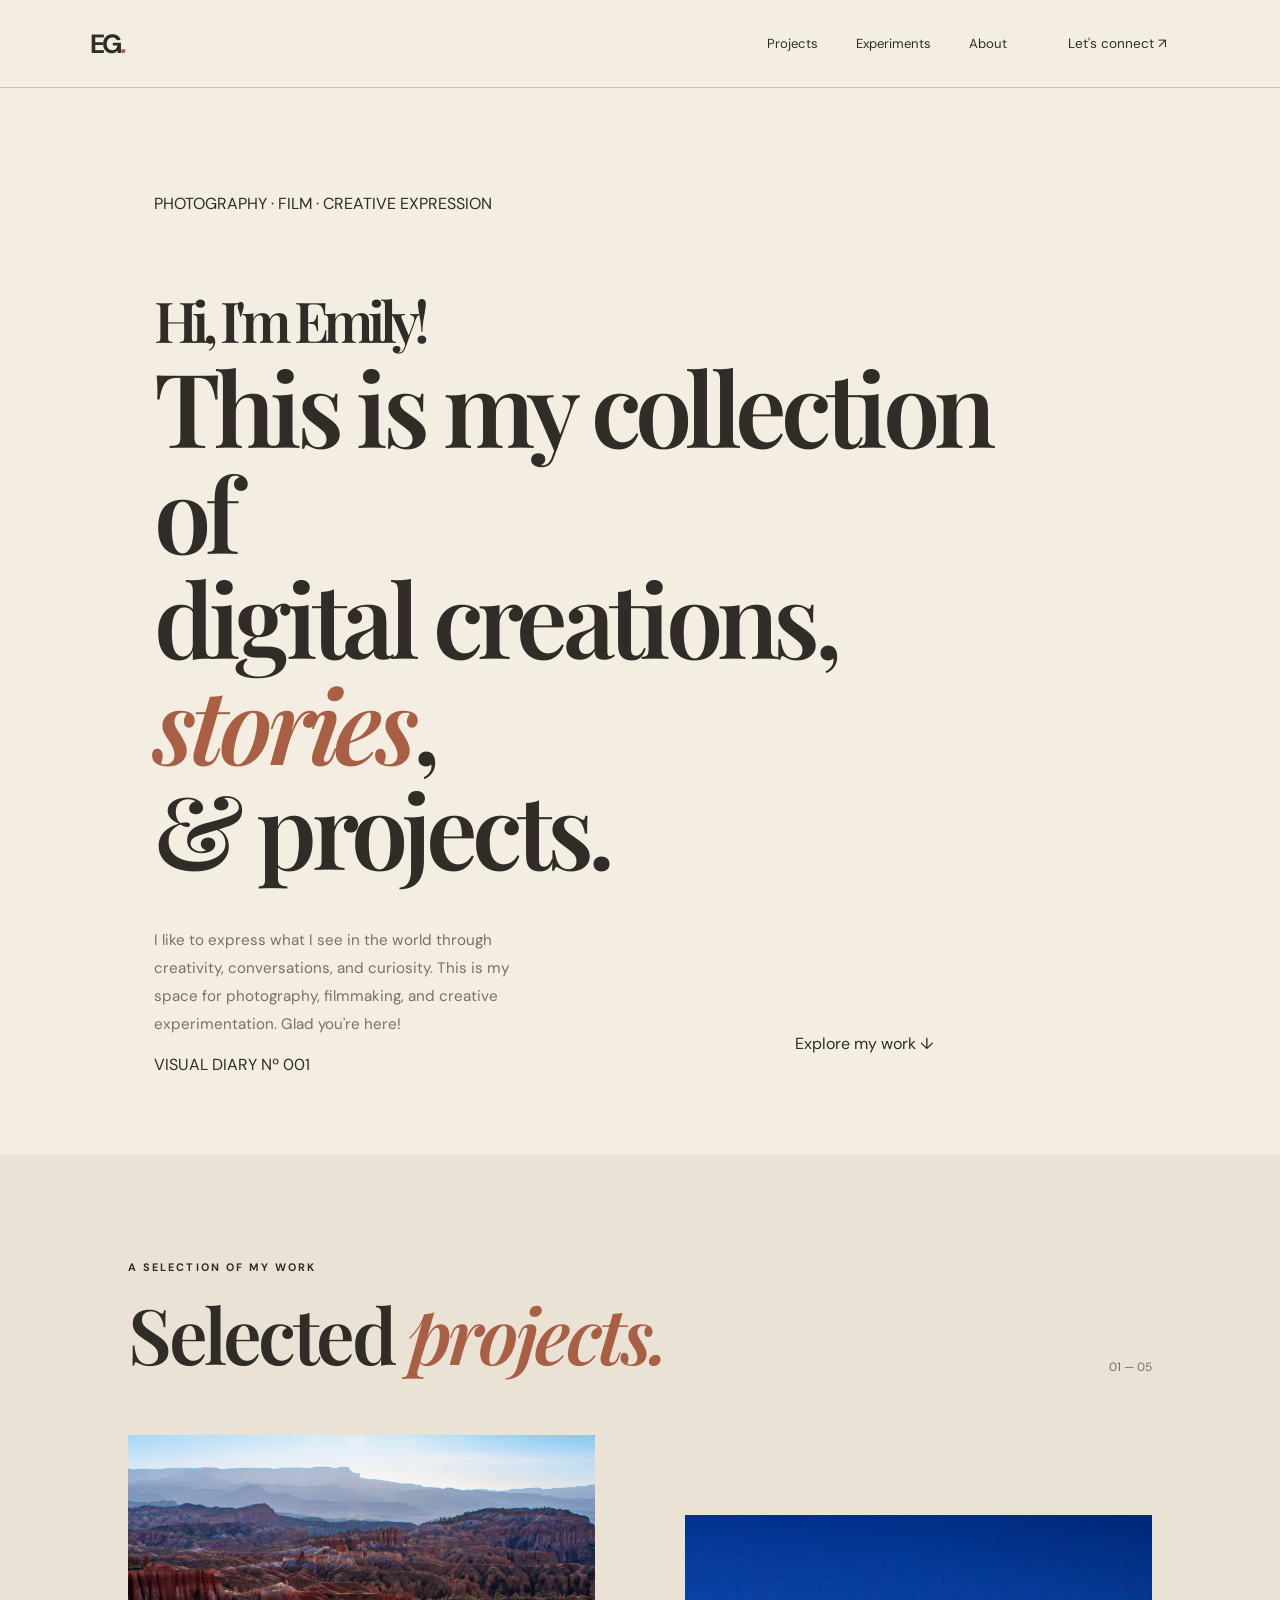
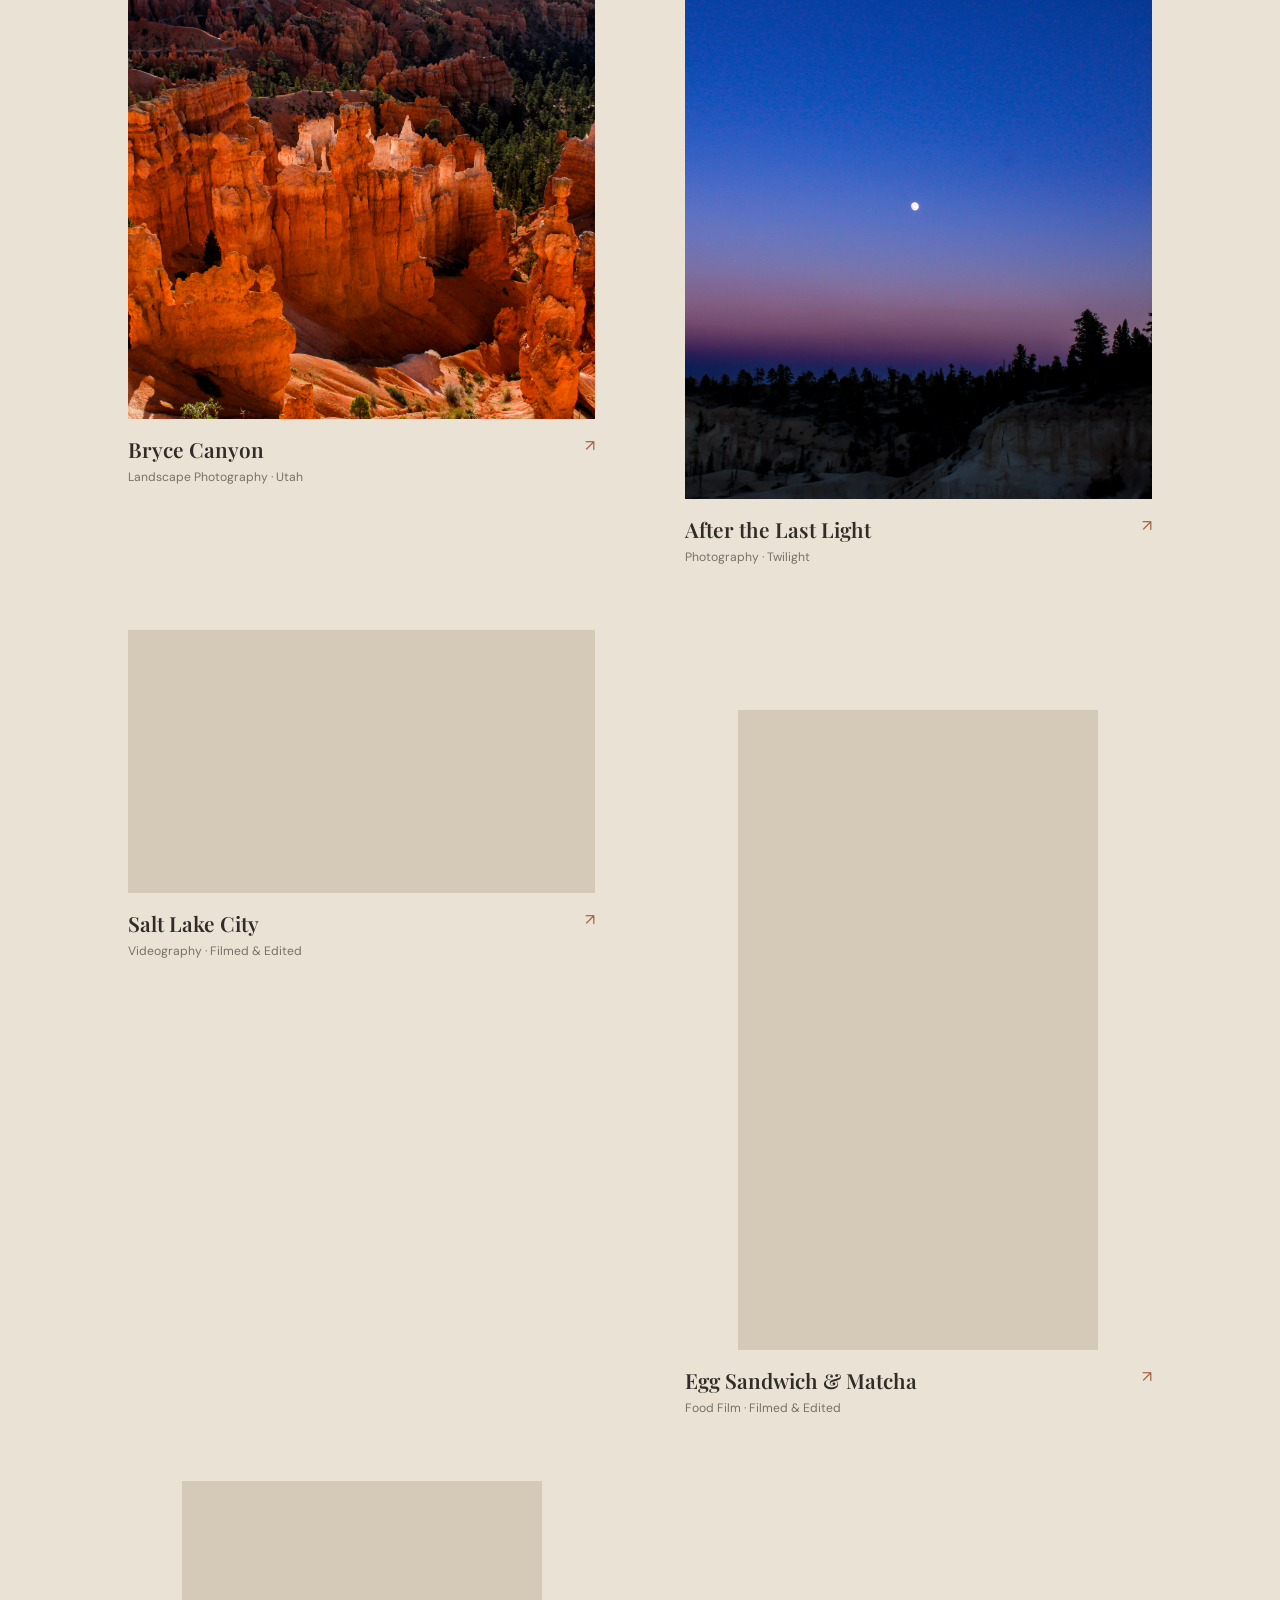
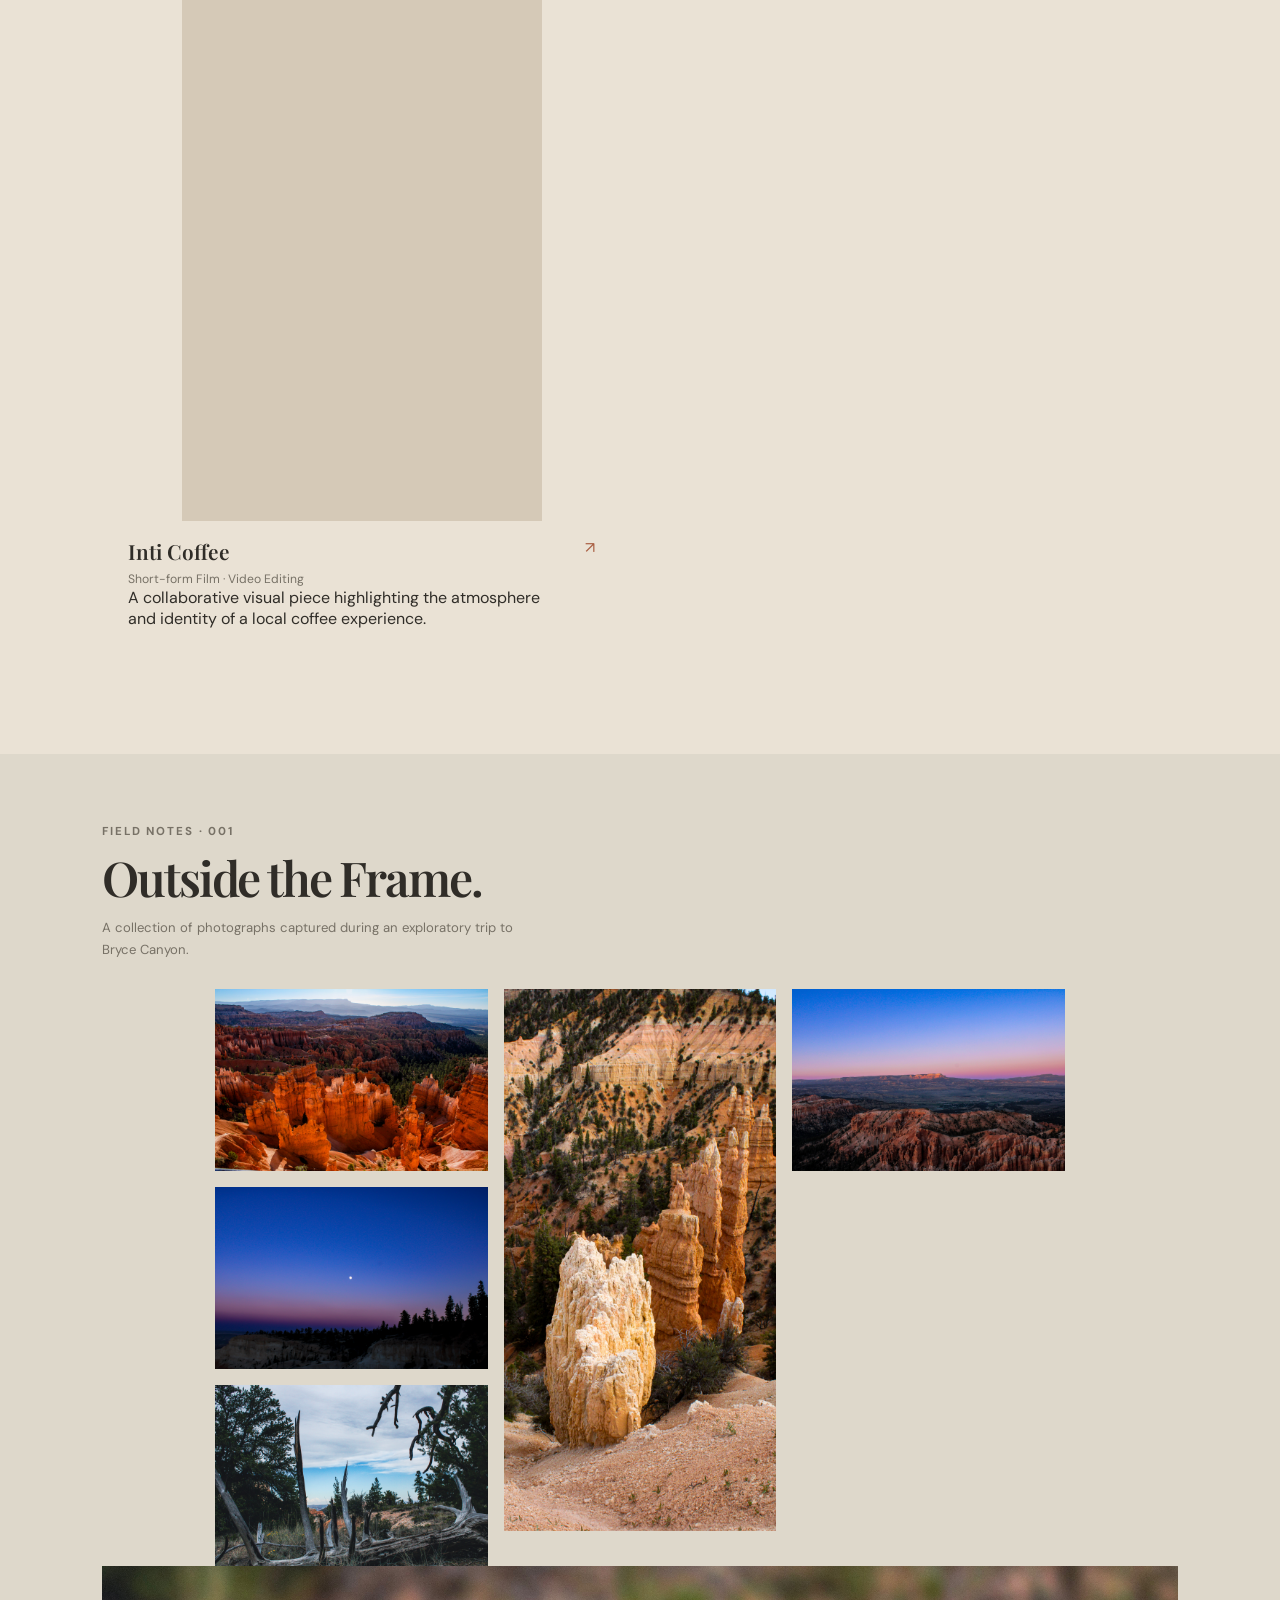
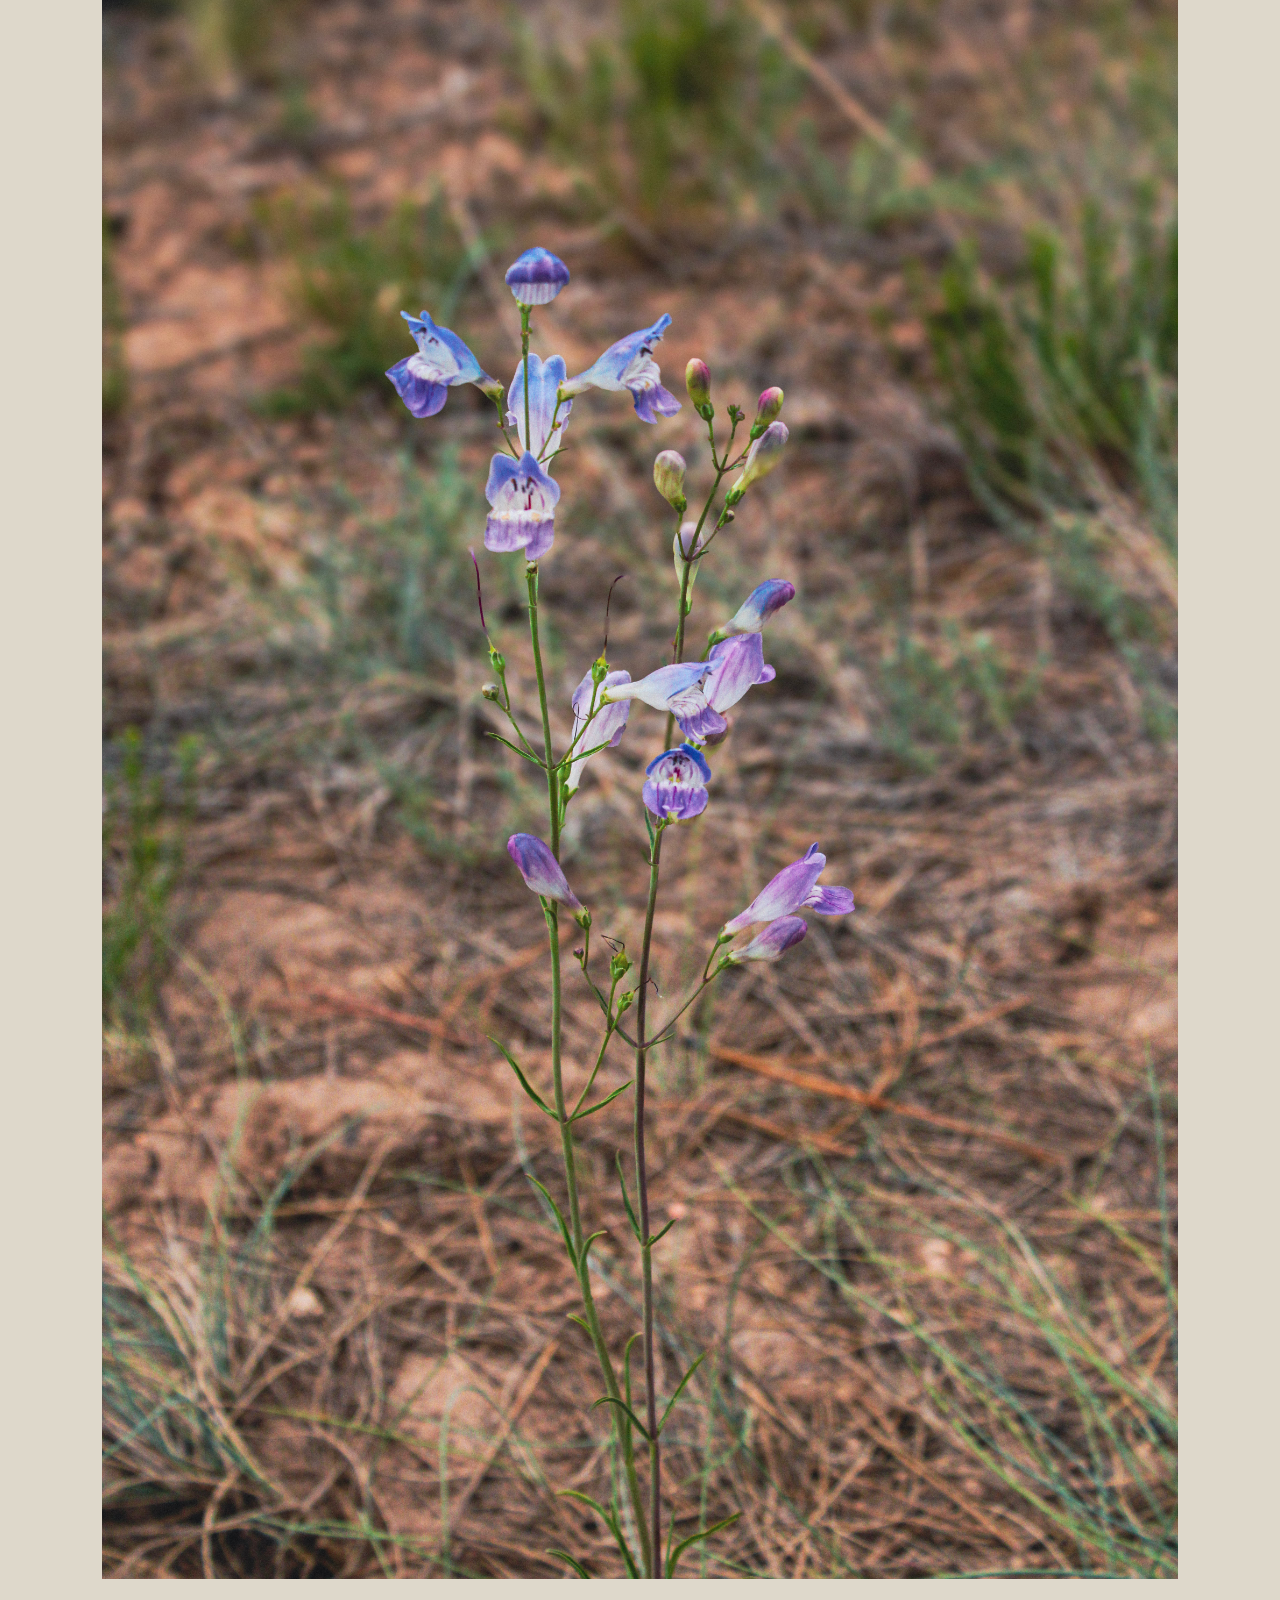
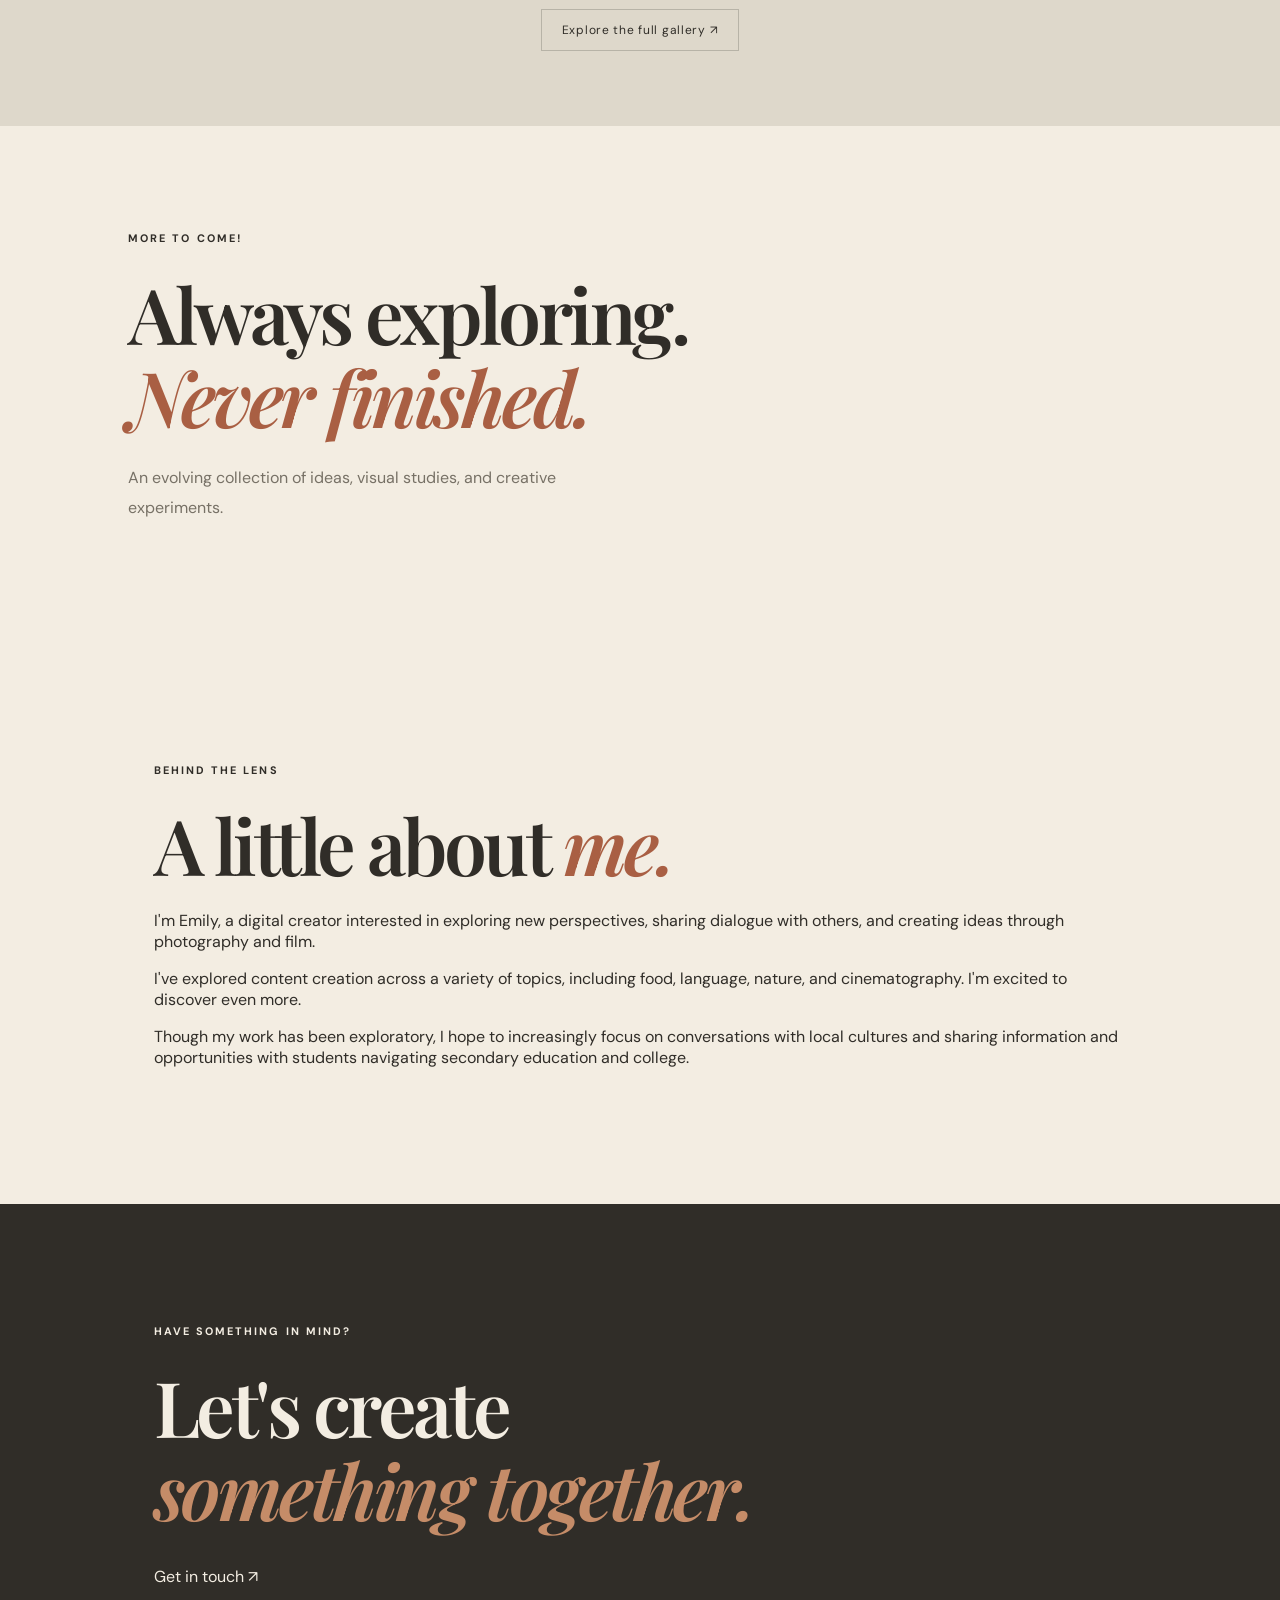
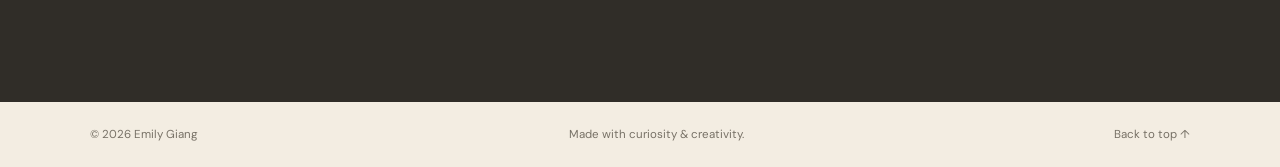
==== commit 356ad88a: "Update experimental section text in index.html" ====
--- a/index.html
+++ b/index.html
@@ -215,7 +215,13 @@
 <div class="nature-preview-item">
   <img src="images/leading-lines.jpg" alt="Leading lines in nature">
 </div>
-    </div>
+    <div class="nature-preview-item">
+  <img src="images/fairy-sunset.jpg" alt="Sunset colors across the landscape">
+</div>
+    </div>
+  <div class="nature-preview-item">
+  <img src="images/purple-flower.jpg" alt="Purple flower in nature">
+</div>
 
   </div>
 
@@ -231,7 +237,7 @@
 
     <!-- EXPERIMENTAL SECTION -->
     <section class="experiments-section" id="experiments">
-      <span class="eyebrow">THE BEST IS YET TO COME</span>
+      <span class="eyebrow">MORE TO COME!</span>
       <h2>Always exploring.<br><em>Never finished.</em></h2>
       <p>
         An evolving collection of ideas, visual studies,
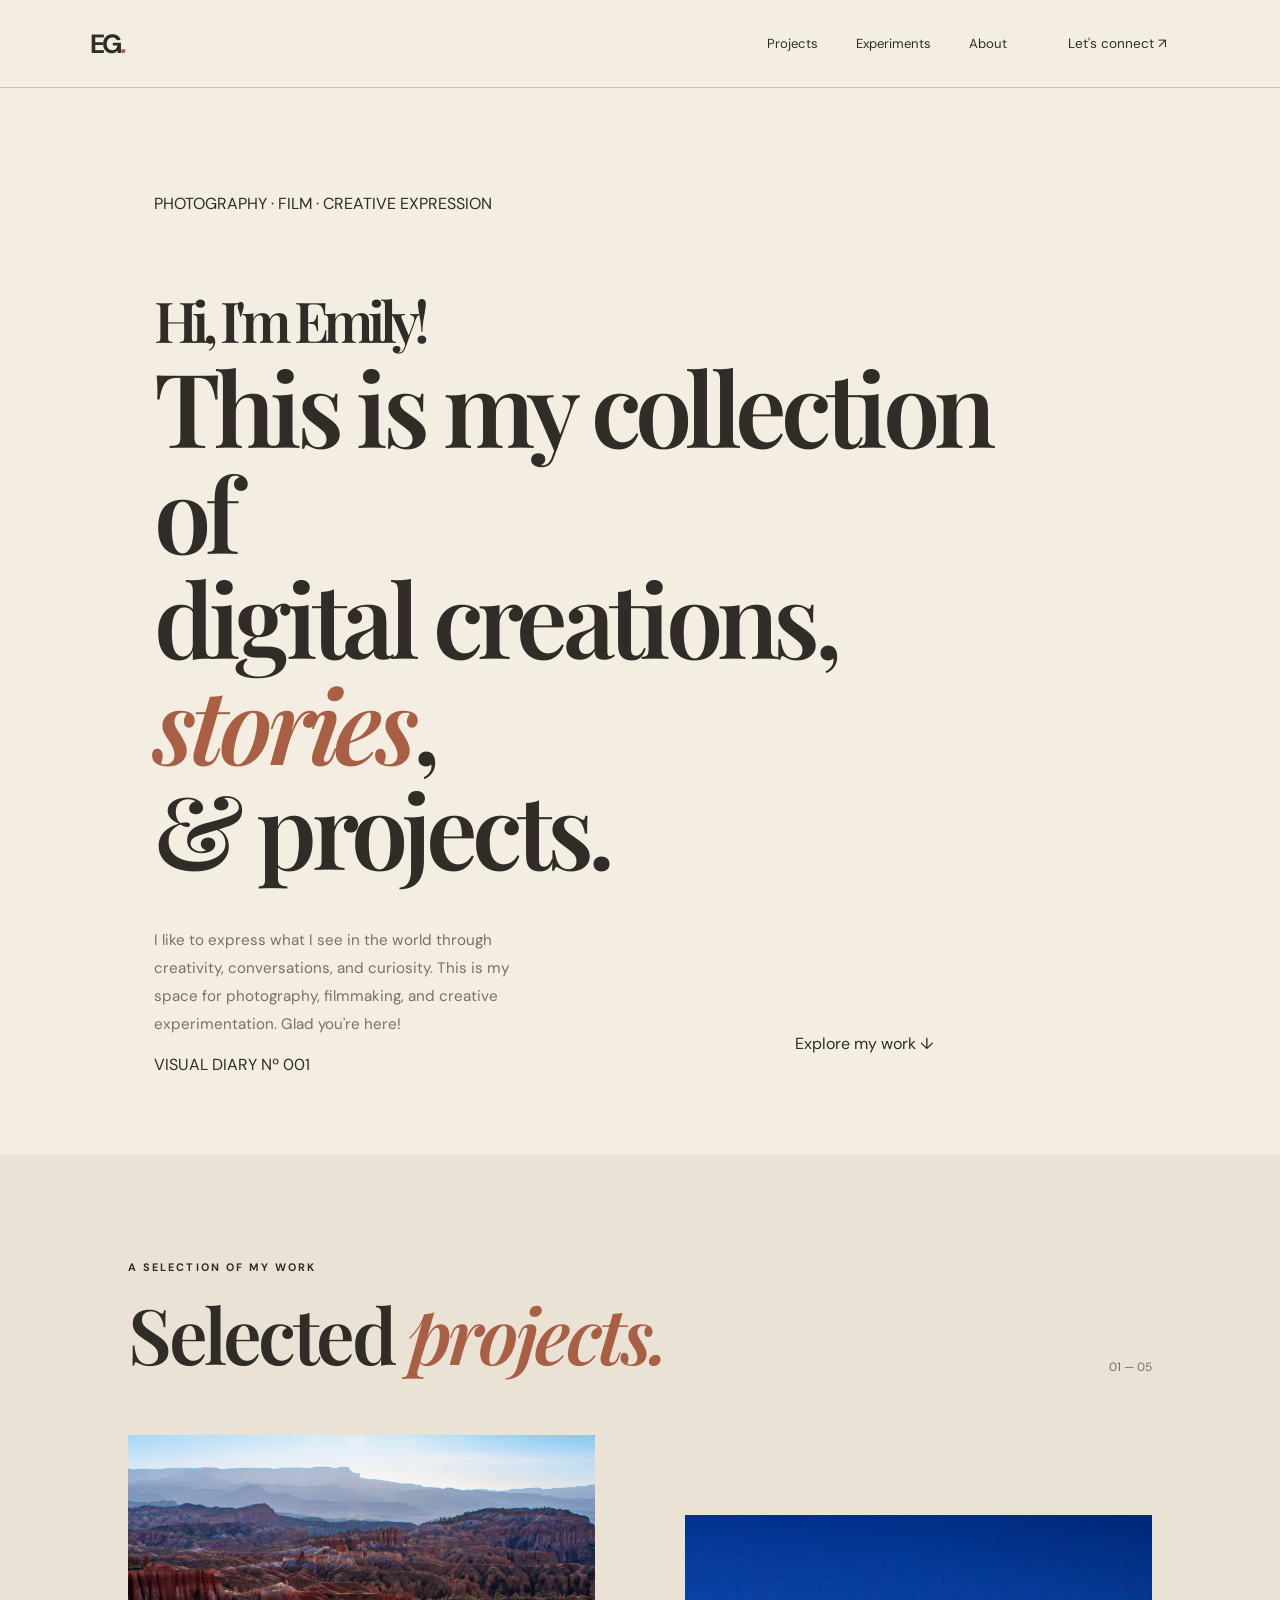
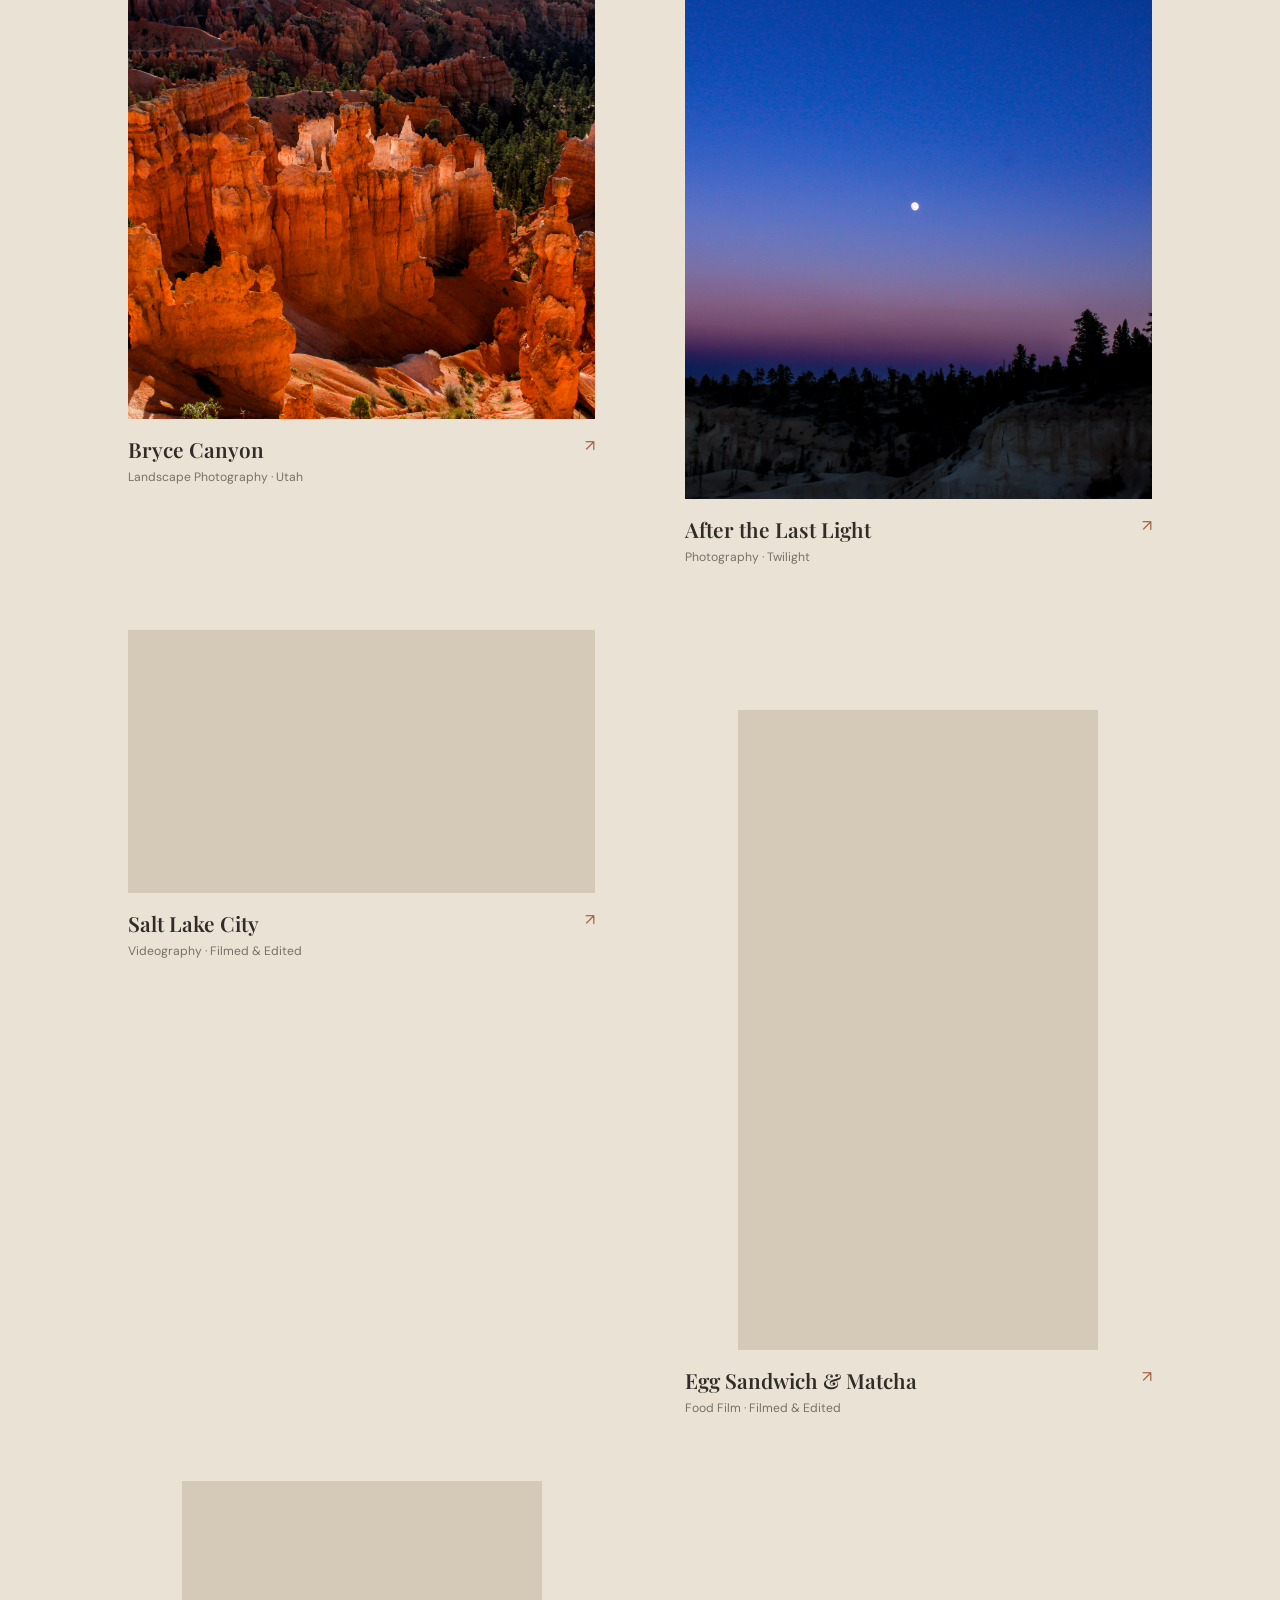
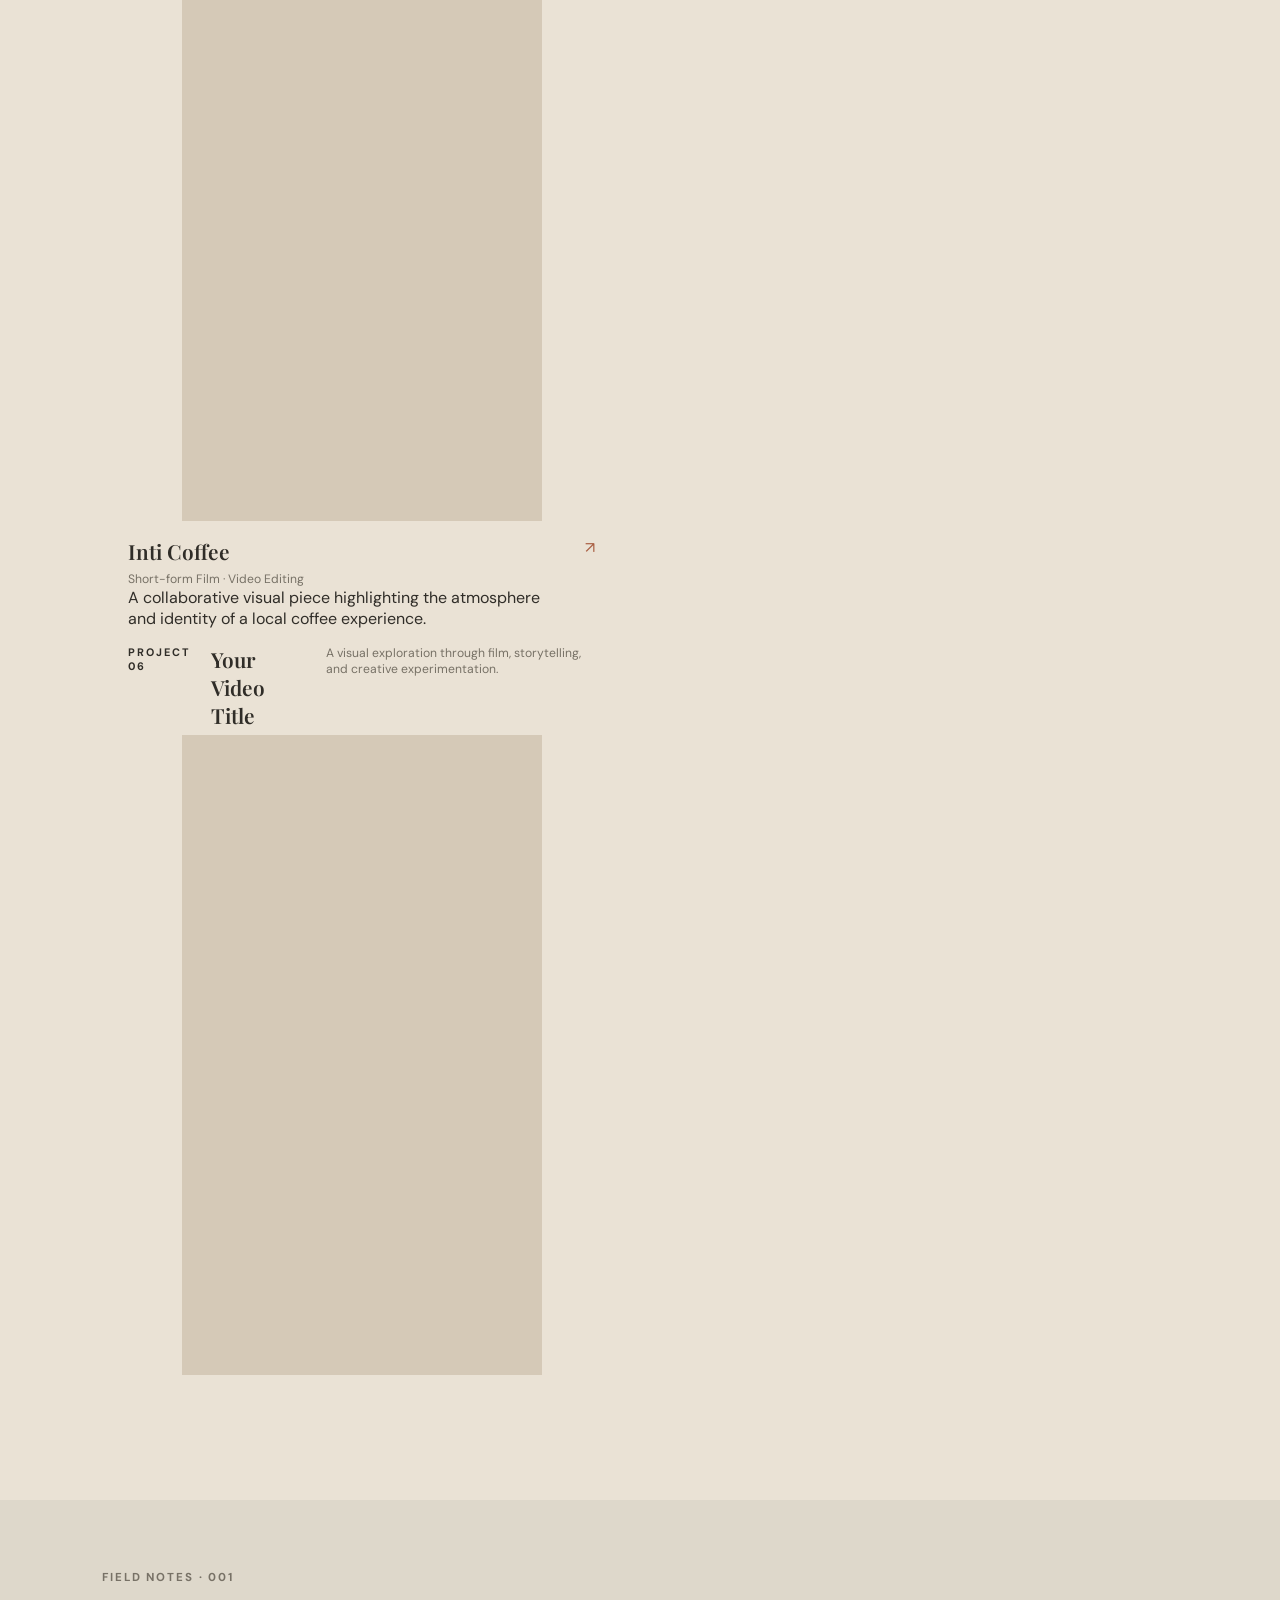
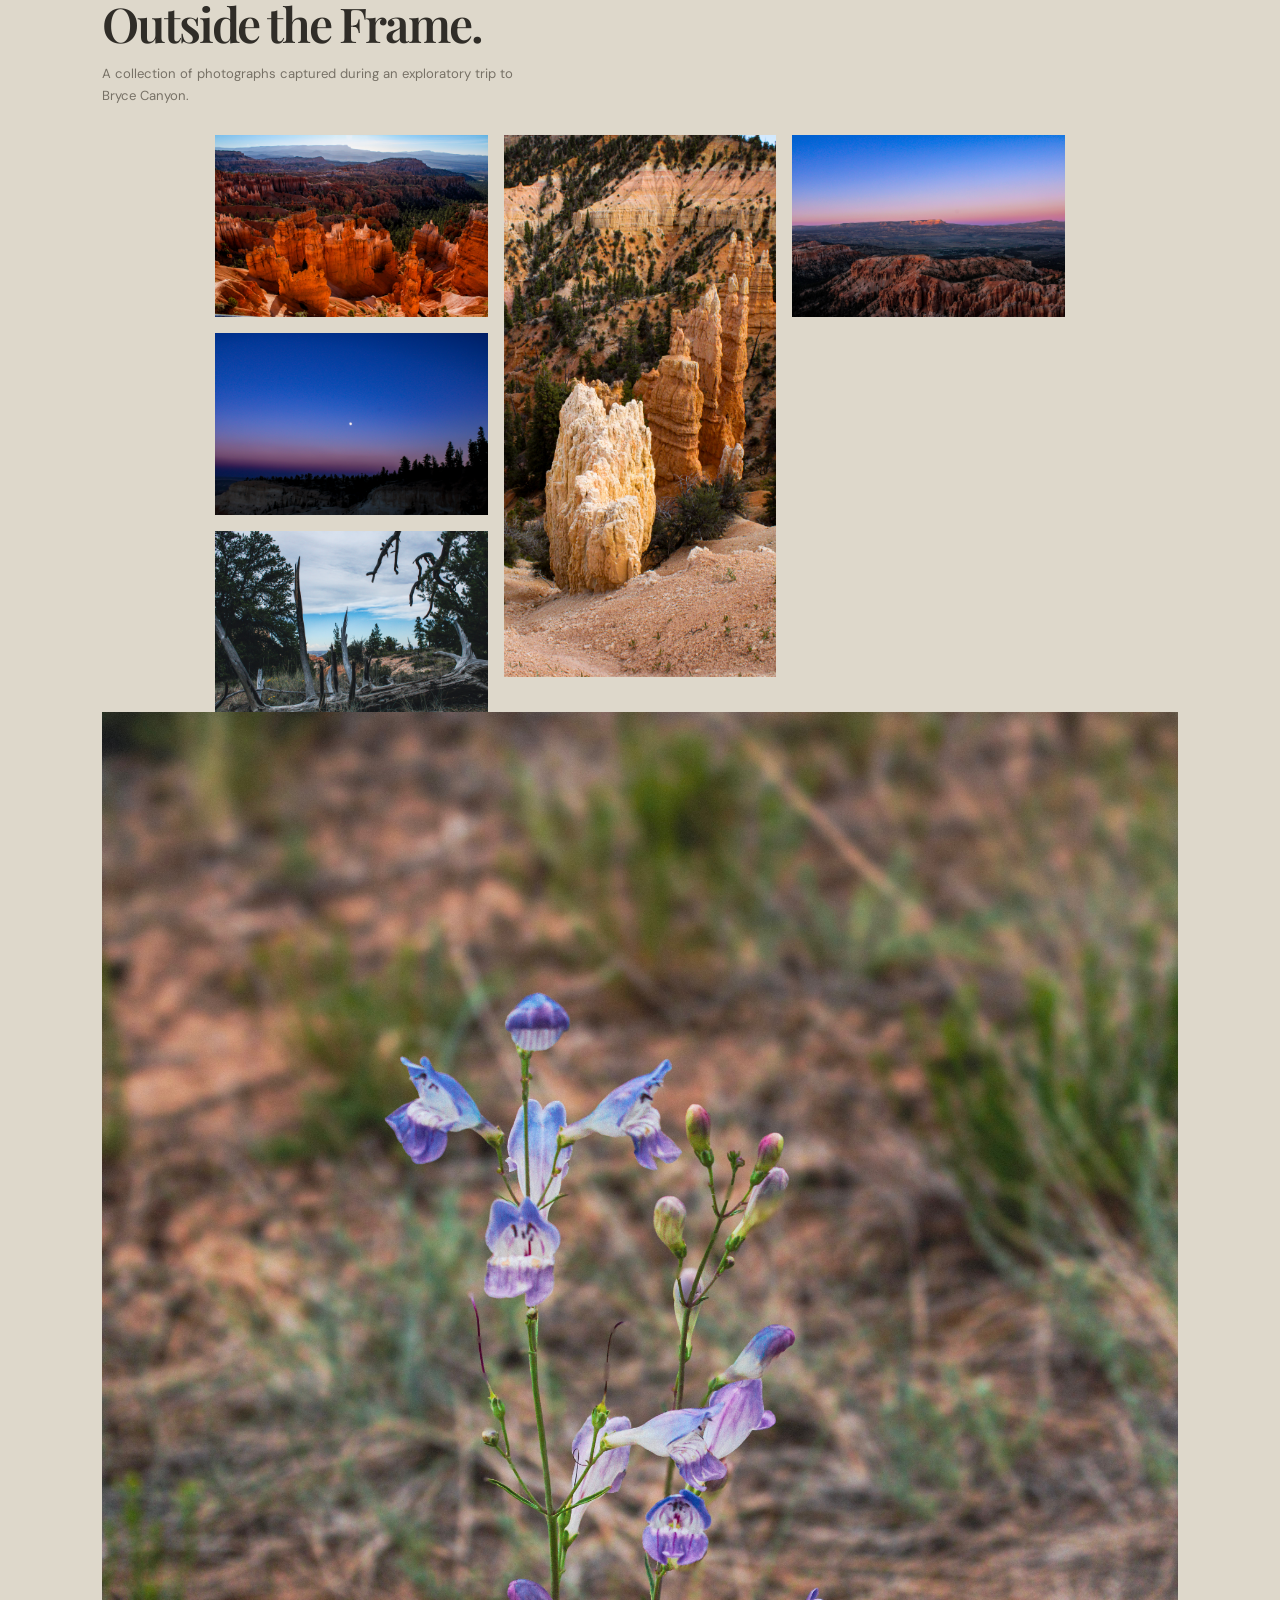
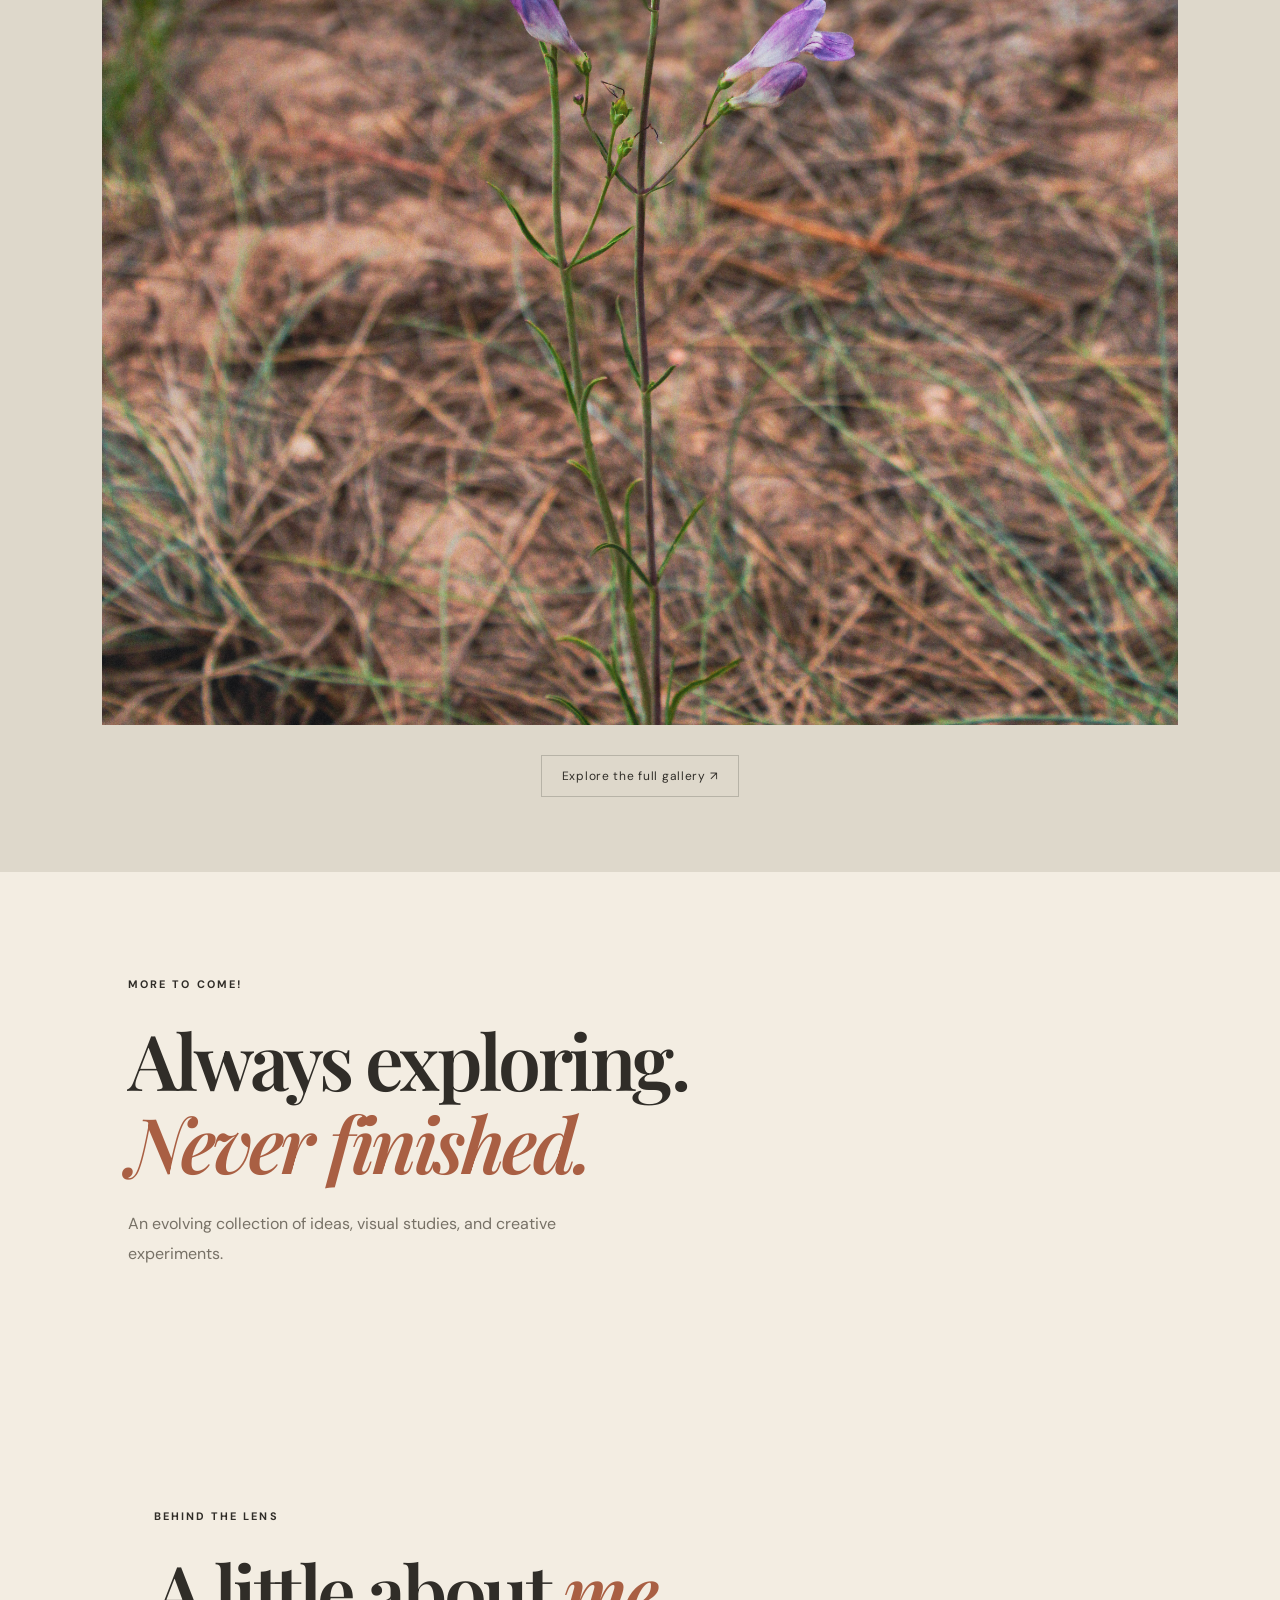
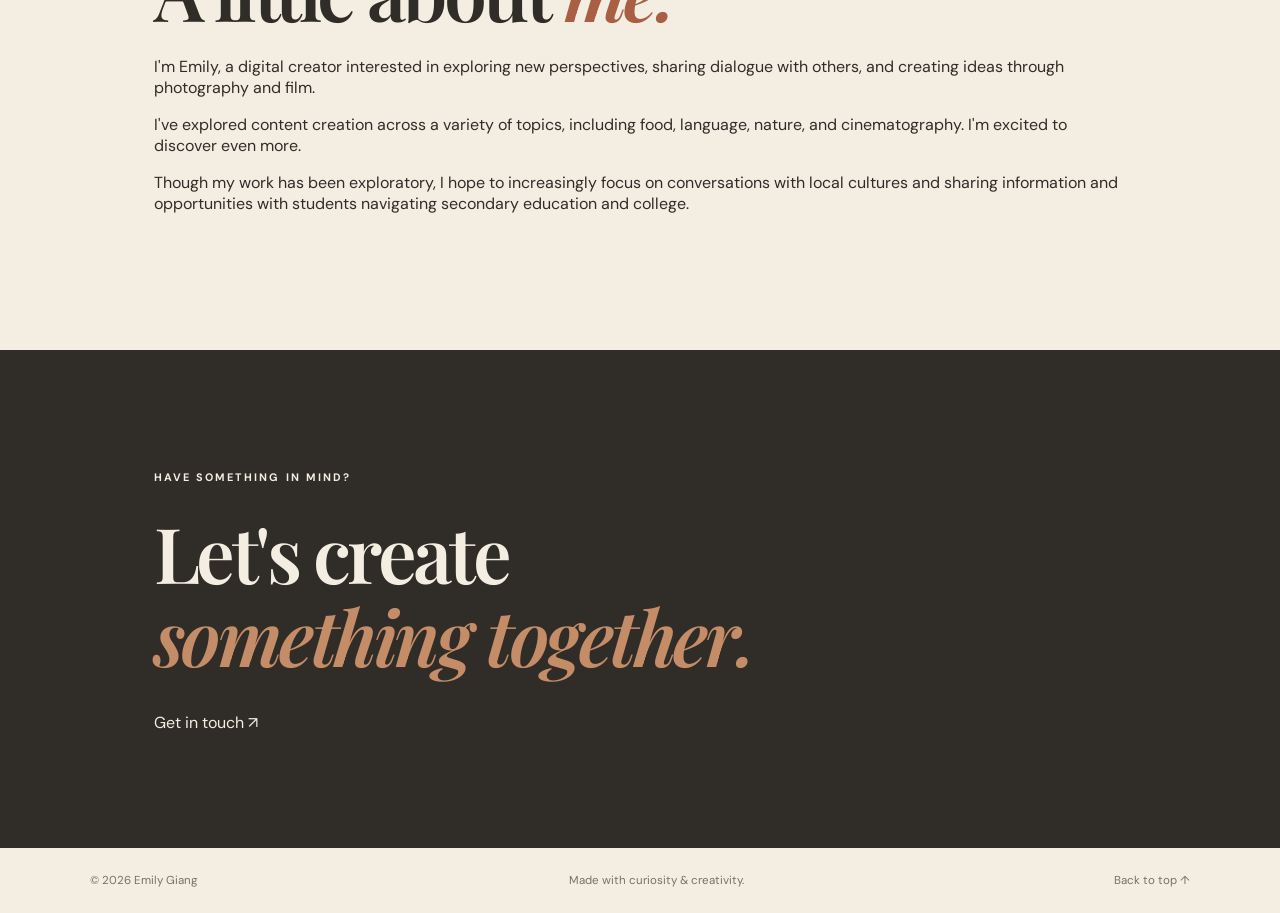
==== commit 76f9f756: "Add Project 06 with video exploration Added a new project section with video content." ====
--- a/index.html
+++ b/index.html
@@ -175,6 +175,32 @@
     </div>
     <span class="project-arrow">↗</span>
       </div>
+  <!-- PROJECT SIX -->
+<div class="project project-six">
+
+  <div class="project-info">
+    <span class="eyebrow">PROJECT 06</span>
+    <h3>Your Video Title</h3>
+    <p>
+      A visual exploration through film, storytelling,
+      and creative experimentation.
+    </p>
+  </div>
+
+  <div class="video-container">
+    <div style="padding:177.78% 0 0 0;position:relative;">
+      <iframe
+        src="https://player.vimeo.com/video/1250138251?autopause=0&amp;player_id=0&amp;app_id=58479"
+        frameborder="0"
+        allow="autoplay; fullscreen; picture-in-picture; clipboard-write; encrypted-media; web-share"
+        referrerpolicy="strict-origin-when-cross-origin"
+        style="position:absolute;top:0;left:0;width:100%;height:100%;"
+        title="New portfolio video">
+      </iframe>
+    </div>
+  </div>
+
+</div>
       <!-- END PROJECT GRID -->
 
     </section>
--- a/style.css
+++ b/style.css
@@ -630,3 +630,9 @@
 .hero-intro {
   font-size: 0.55em;
 }
+.nature-preview-item img {
+  display: block;
+  width: 100%;
+  height: auto;
+  max-width: 100%;
+}
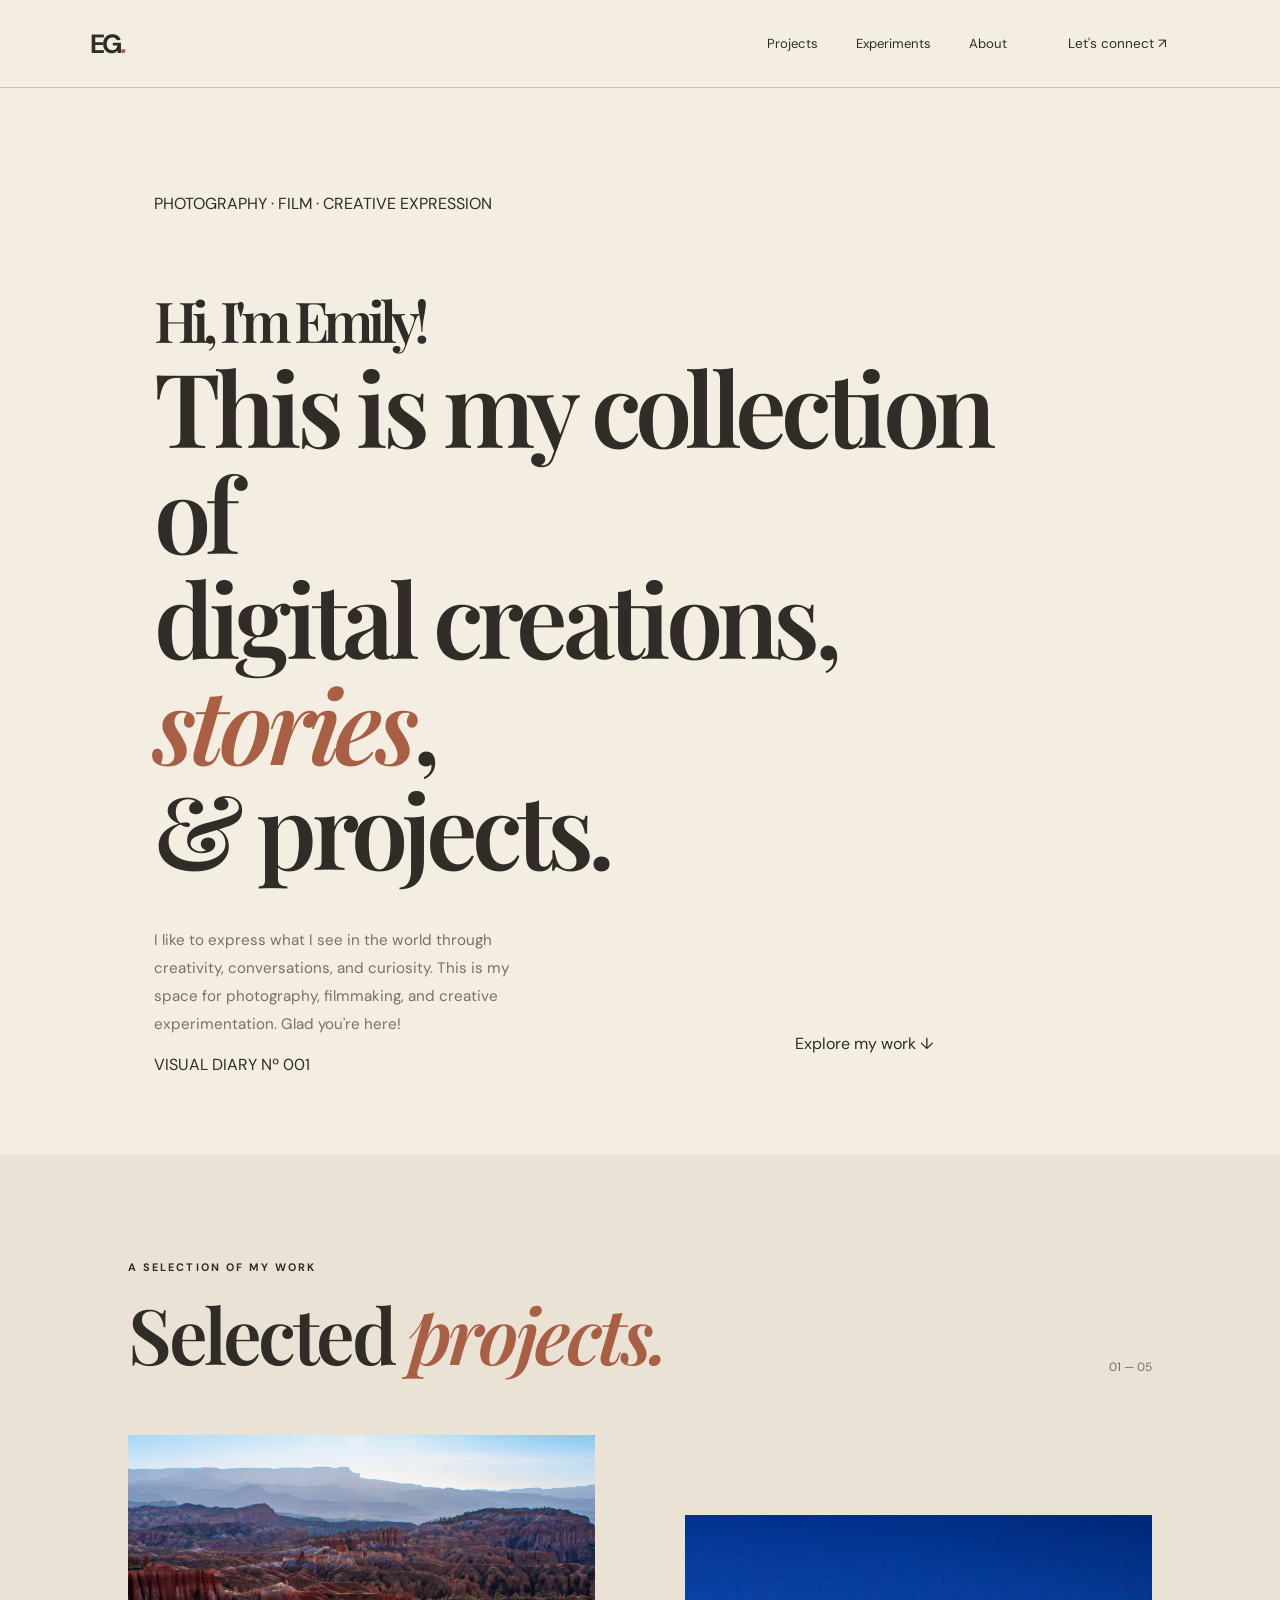
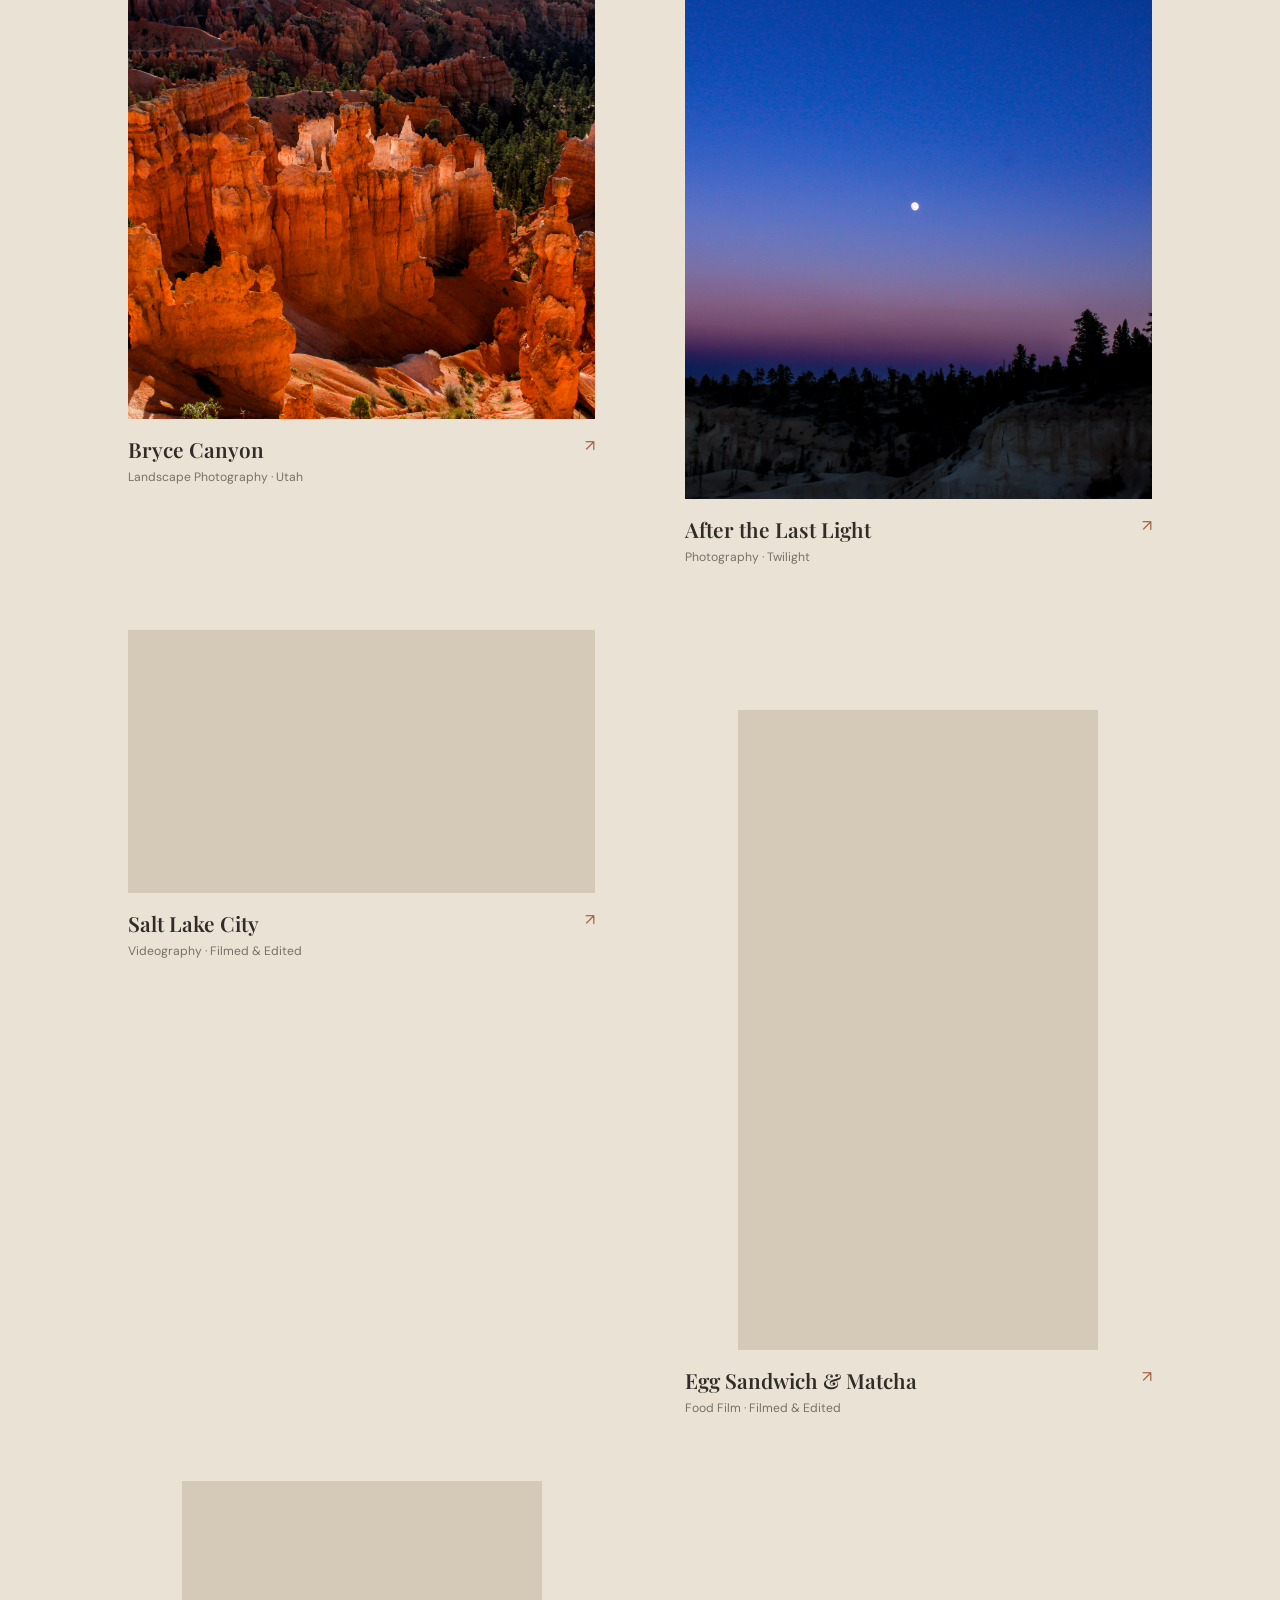
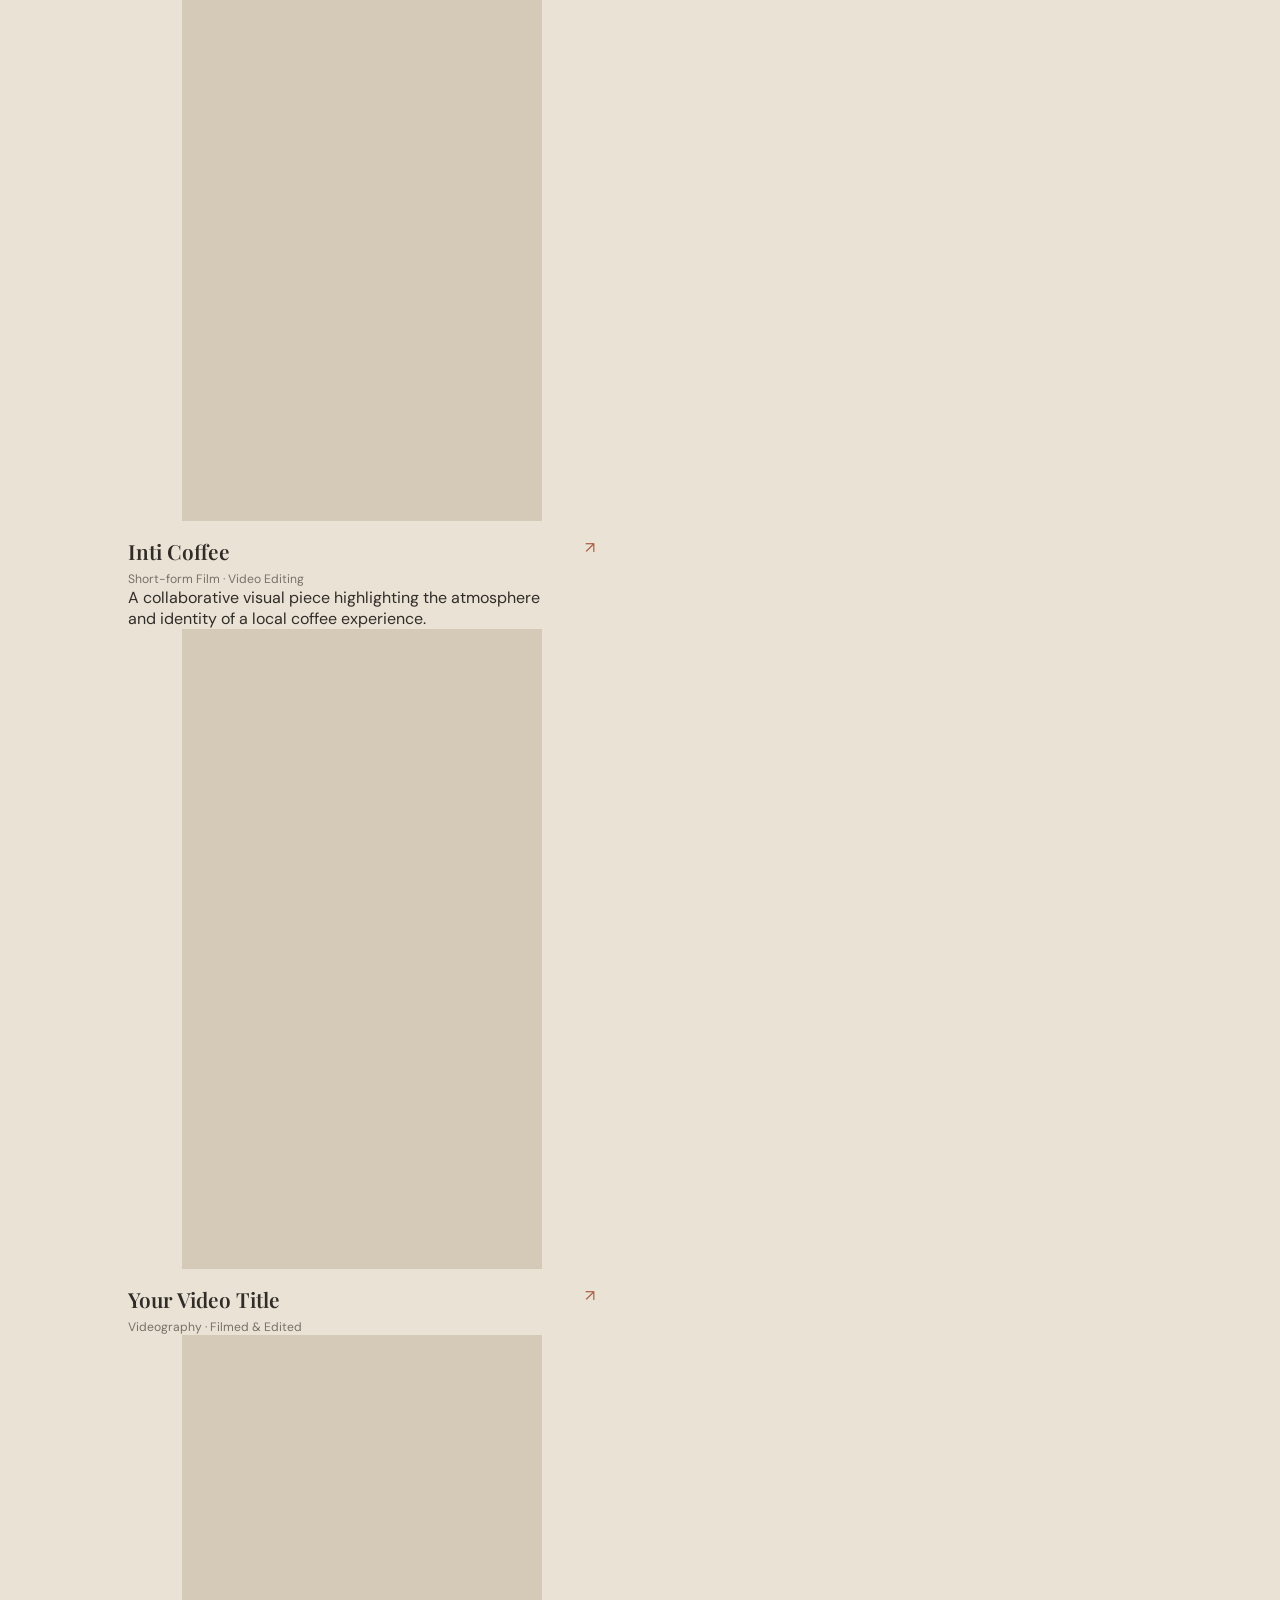
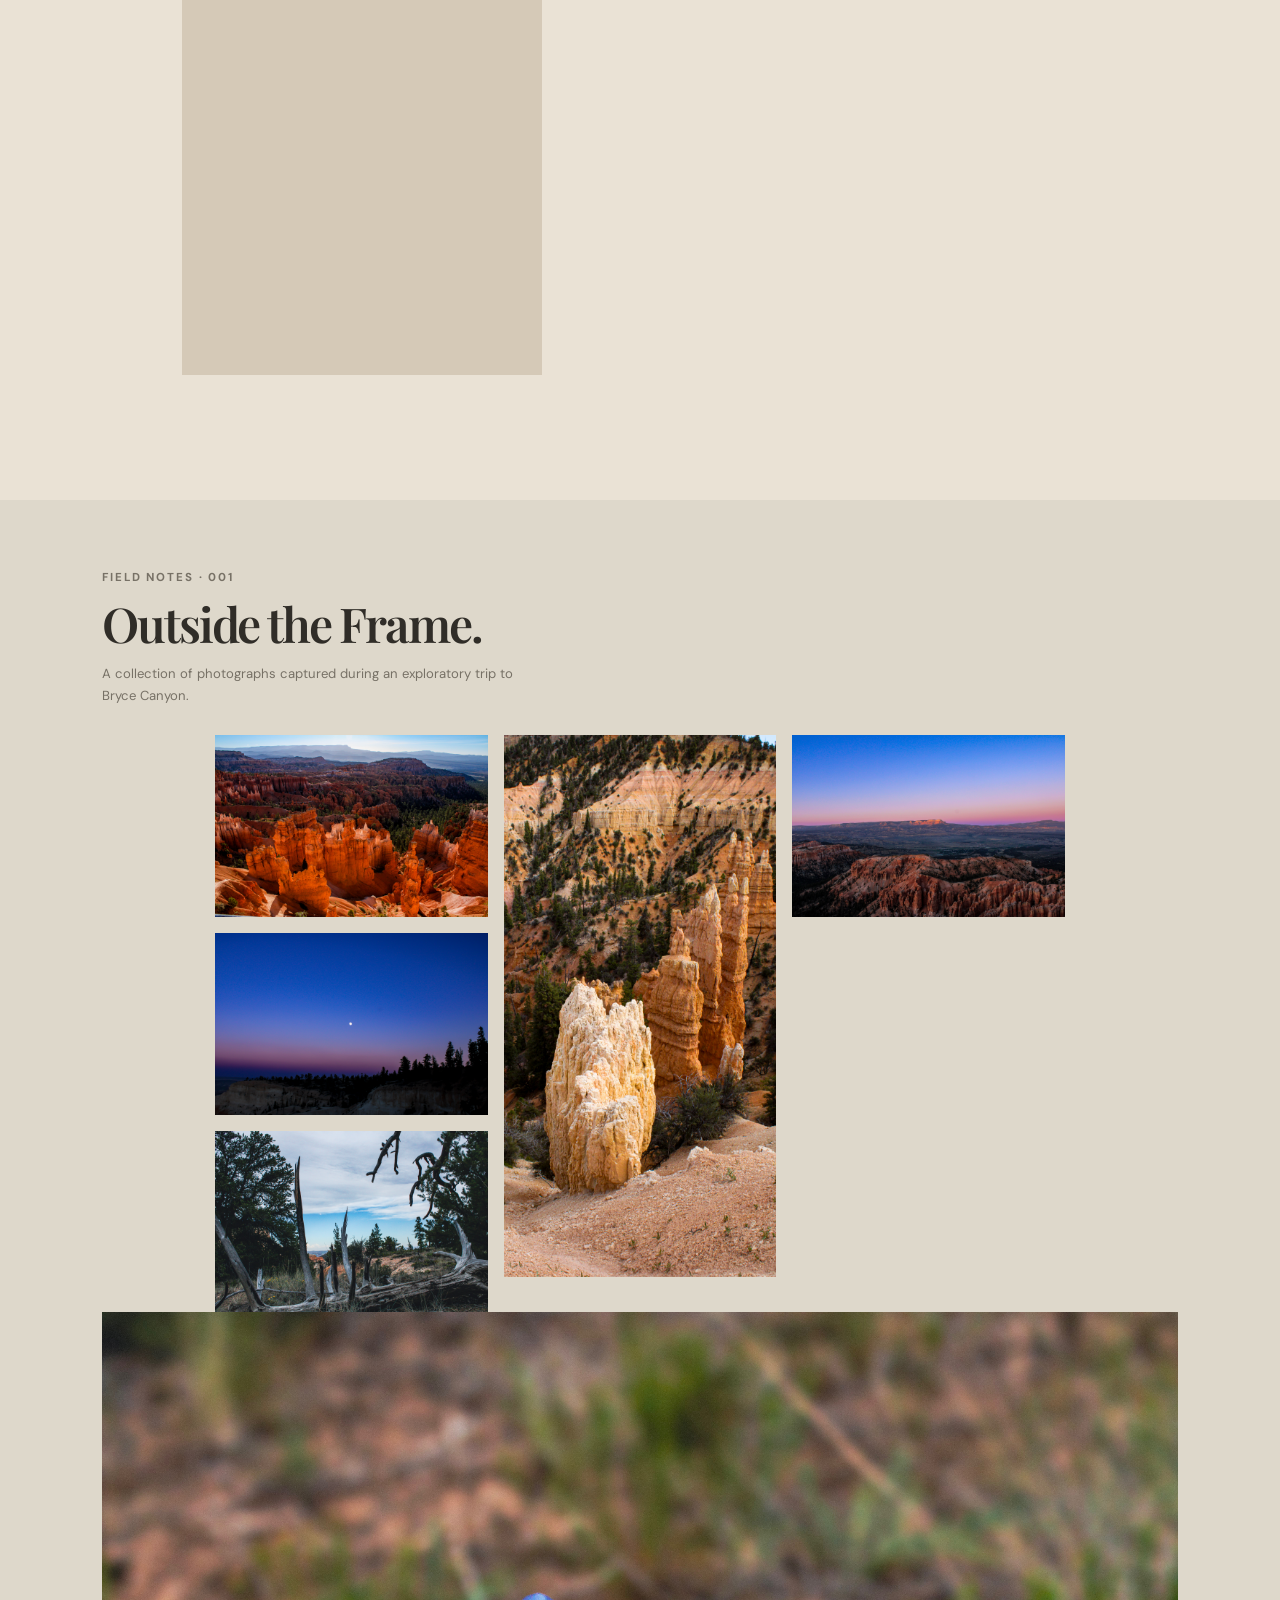
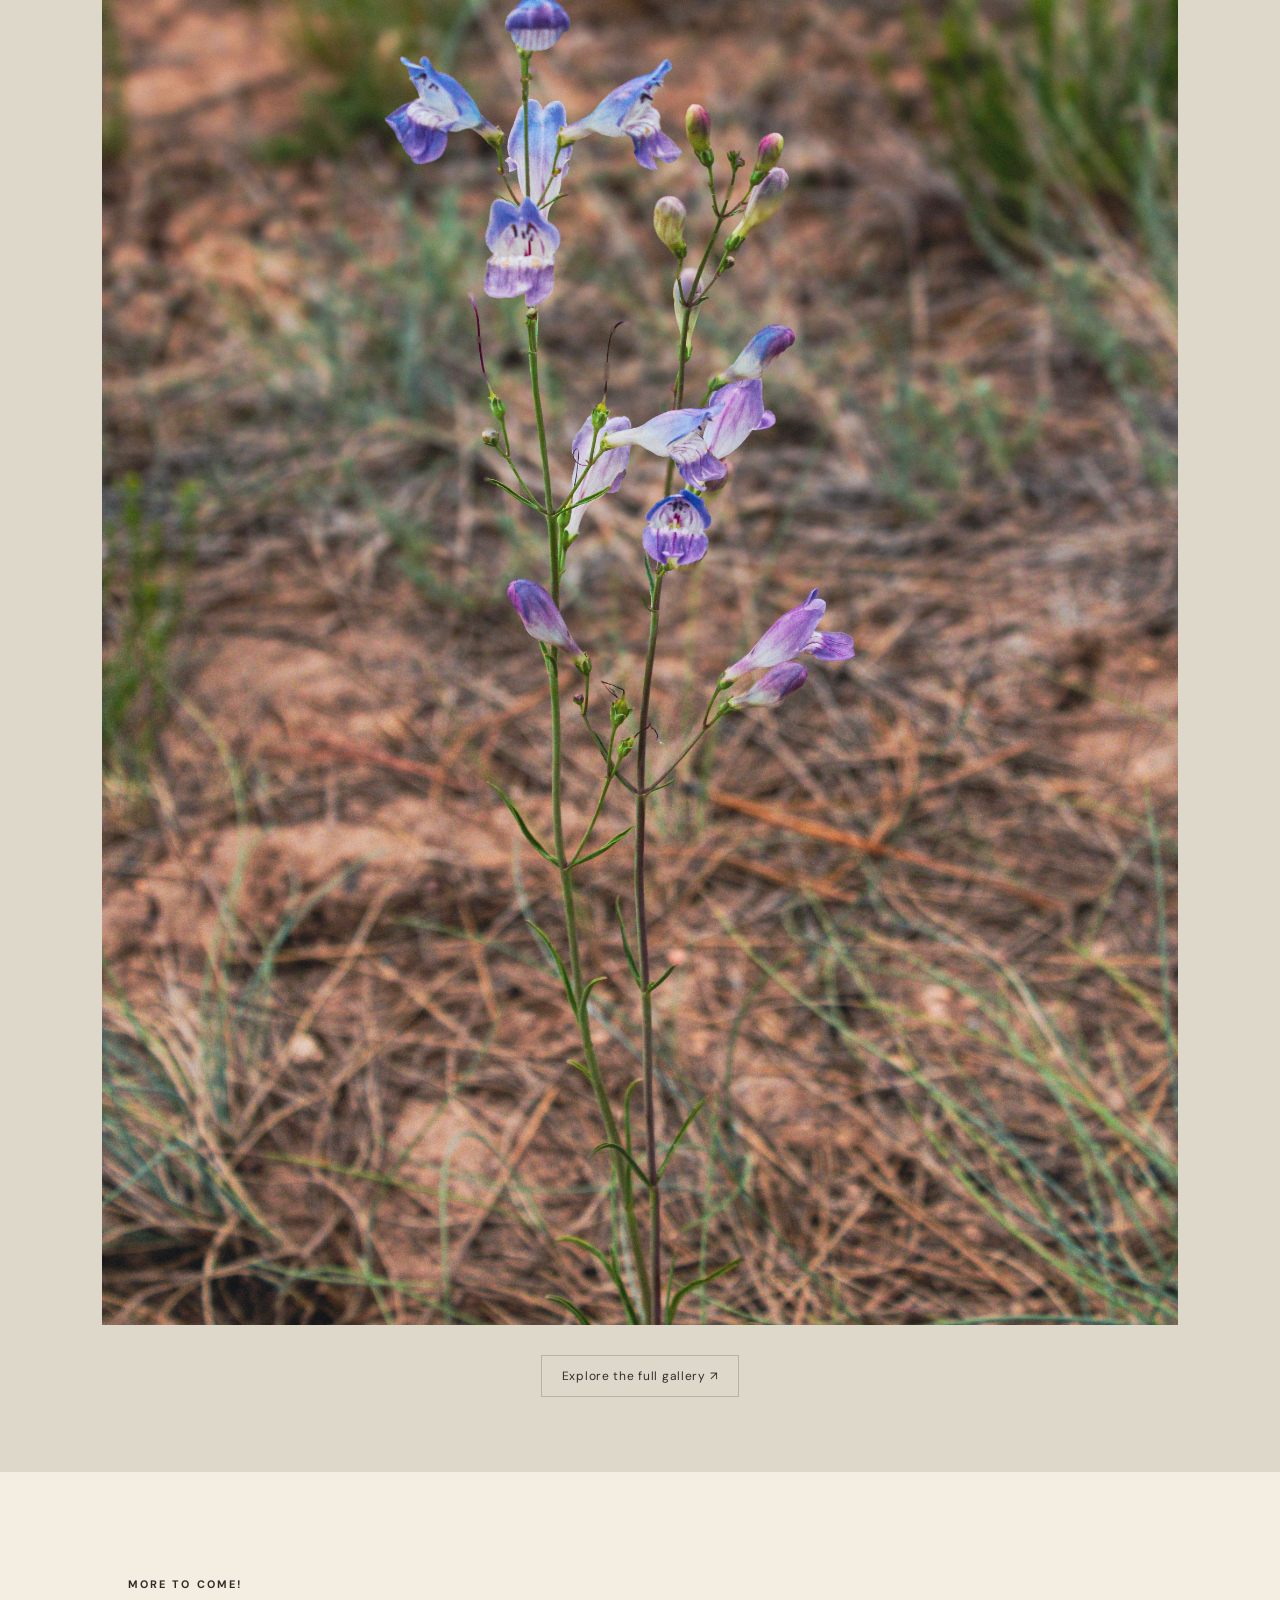
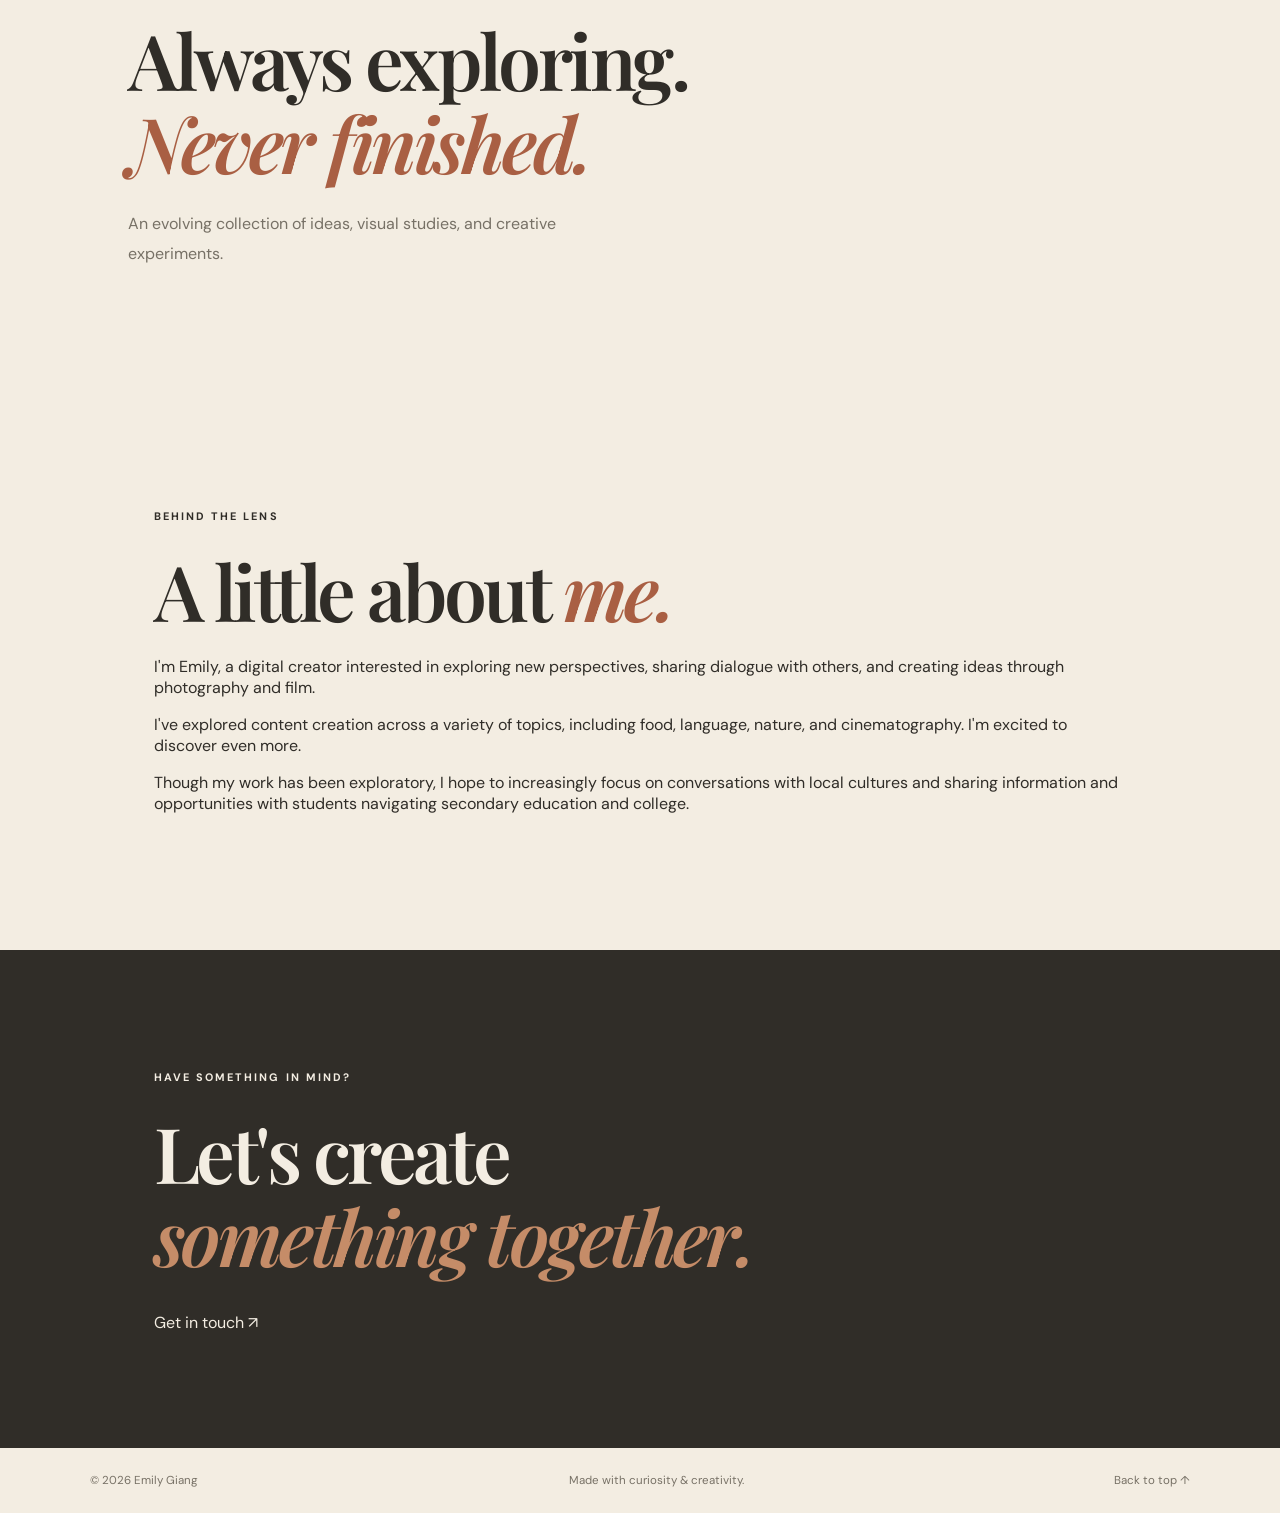
==== commit c1c94fa9: "Add new project section with video embed" ====
--- a/index.html
+++ b/index.html
@@ -175,17 +175,29 @@
     </div>
     <span class="project-arrow">↗</span>
       </div>
-  <!-- PROJECT SIX -->
-<div class="project project-six">
+<!-- PROJECT 6 -->
+<div class="project-card project-six">
+  <div class="video-container">
+    <div style="padding:177.78% 0 0 0;position:relative;">
+      <iframe
+        src="https://player.vimeo.com/video/1250138251?autopause=0&amp;player_id=0&amp;app_id=58479"
+        frameborder="0"
+        allow="autoplay; fullscreen; picture-in-picture; clipboard-write; encrypted-media; web-share"
+        referrerpolicy="strict-origin-when-cross-origin"
+        style="position:absolute;top:0;left:0;width:100%;height:100%;"
+        title="New Video">
+      </iframe>
+    </div>
+  </div>
 
   <div class="project-info">
-    <span class="eyebrow">PROJECT 06</span>
-    <h3>Your Video Title</h3>
-    <p>
-      A visual exploration through film, storytelling,
-      and creative experimentation.
-    </p>
-  </div>
+    <div>
+      <h3>Your Video Title</h3>
+      <p>Videography · Filmed &amp; Edited</p>
+    </div>
+    <span class="project-arrow">↗</span>
+  </div>
+</div>
 
   <div class="video-container">
     <div style="padding:177.78% 0 0 0;position:relative;">
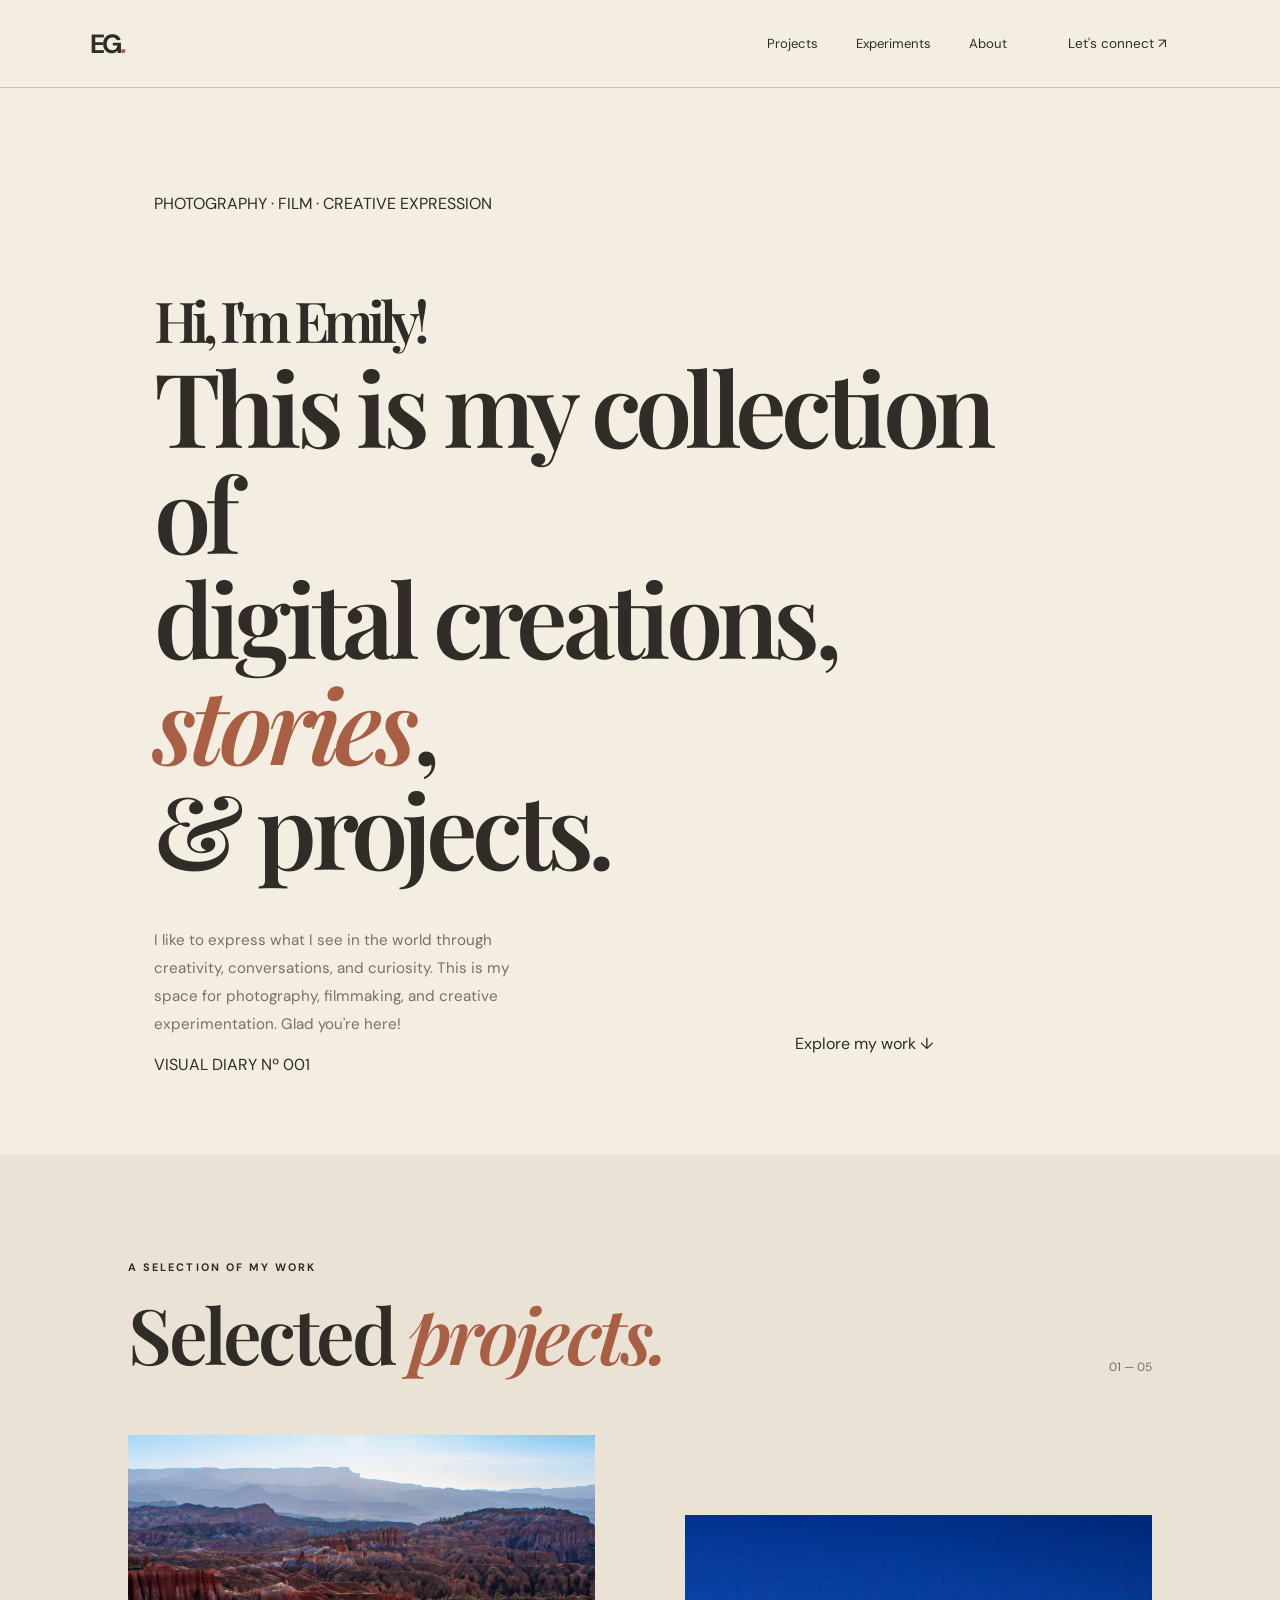
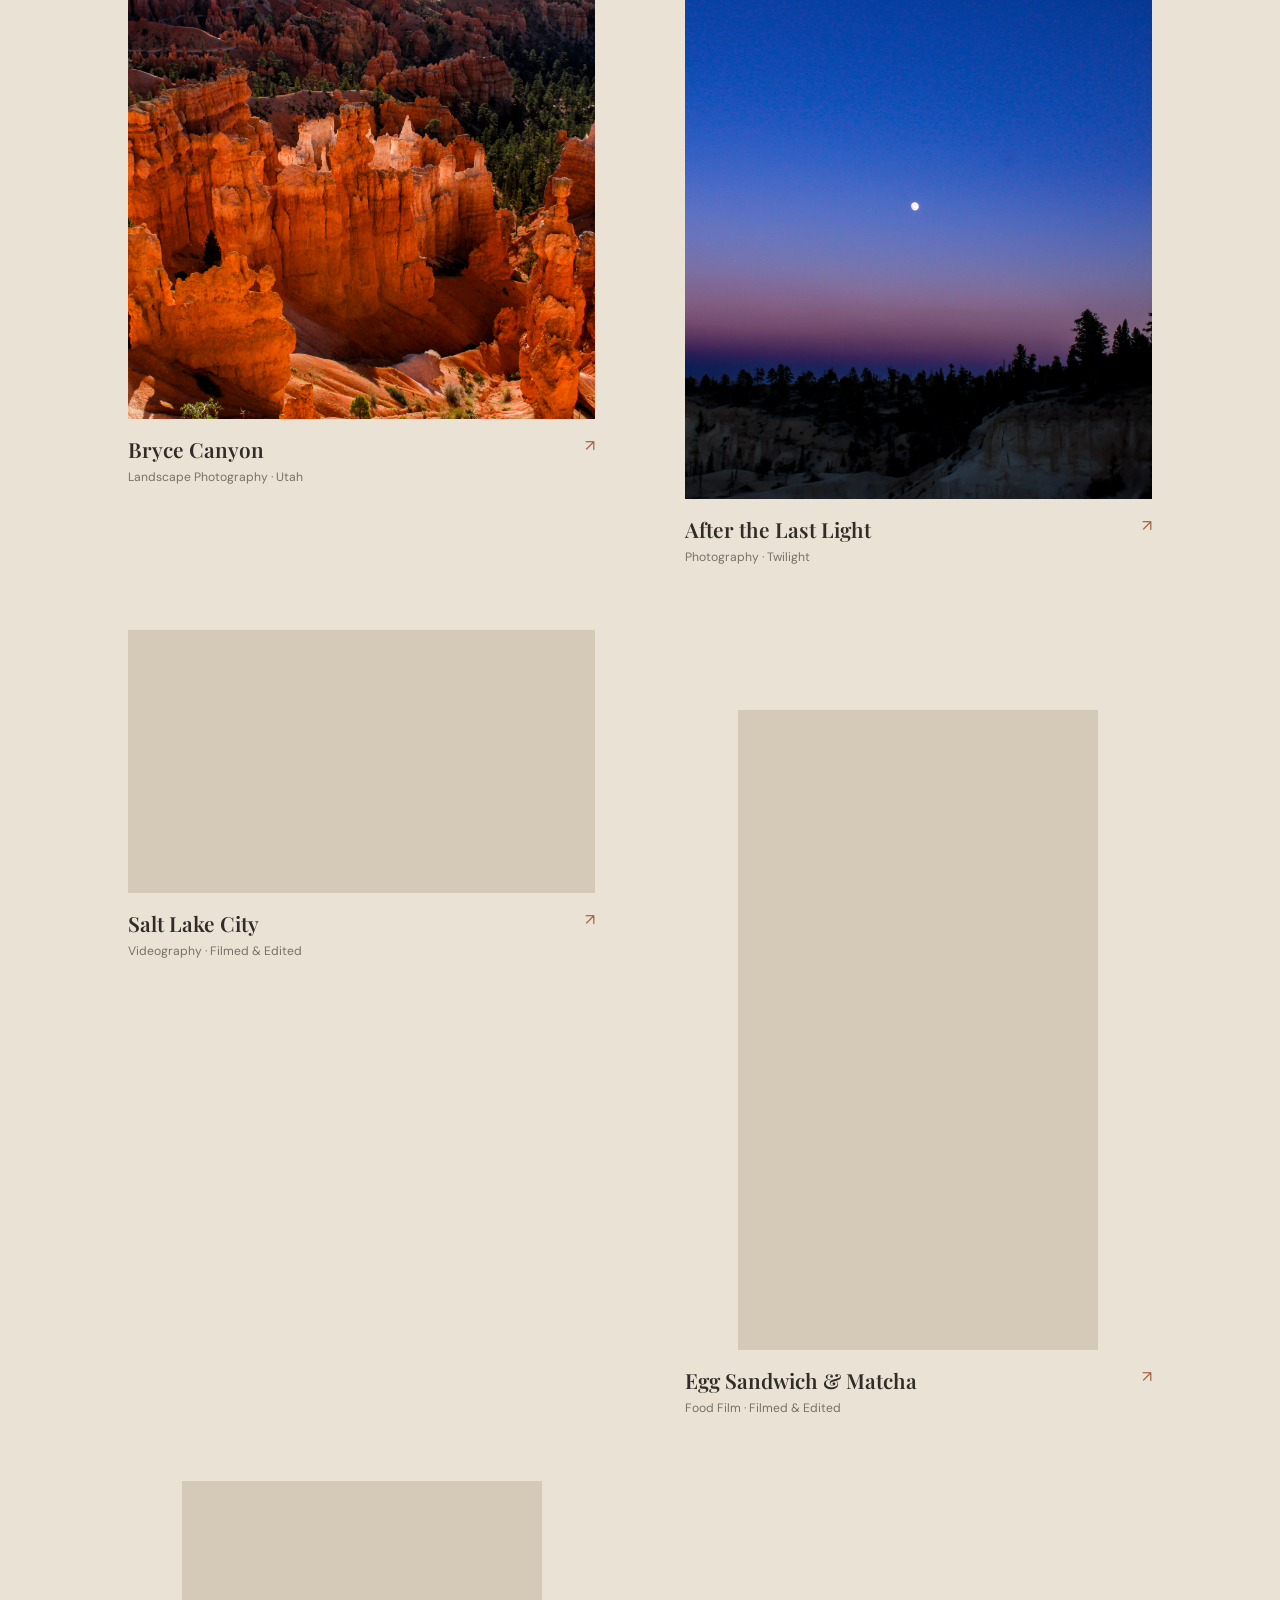
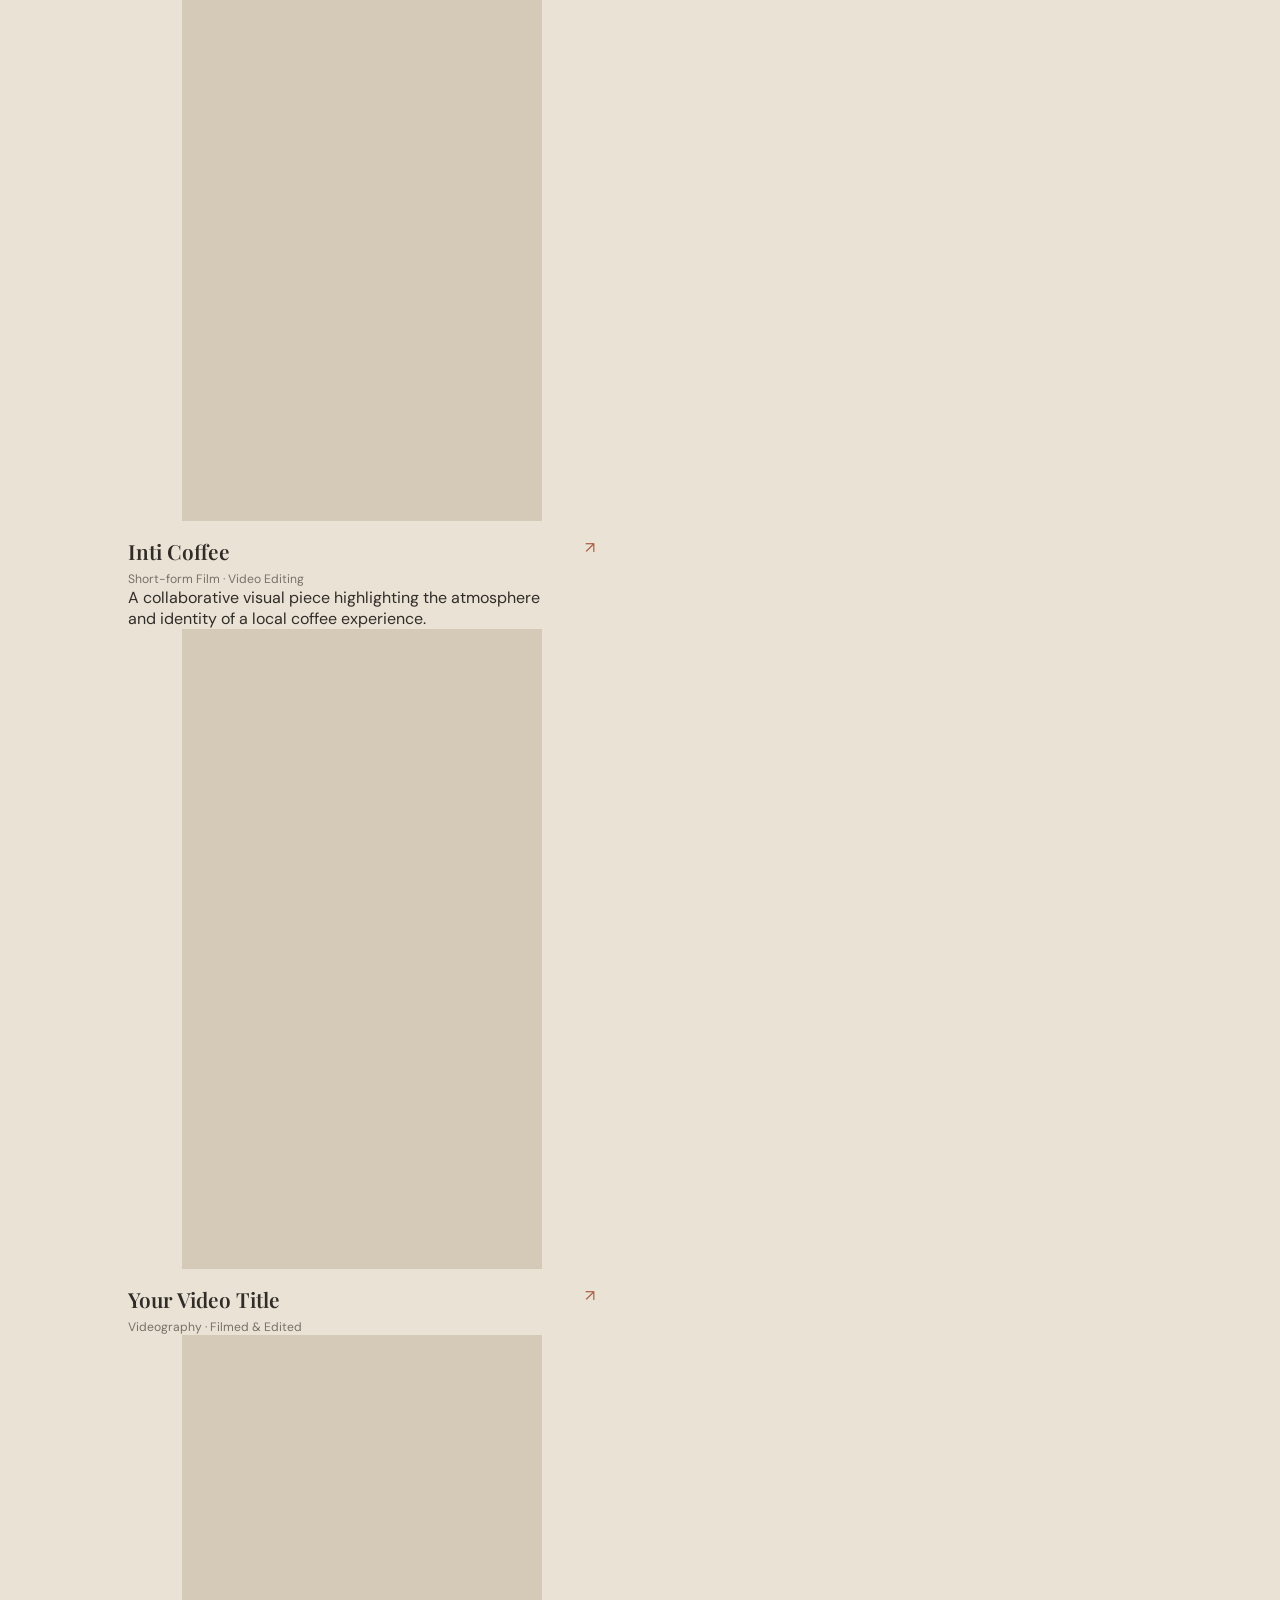
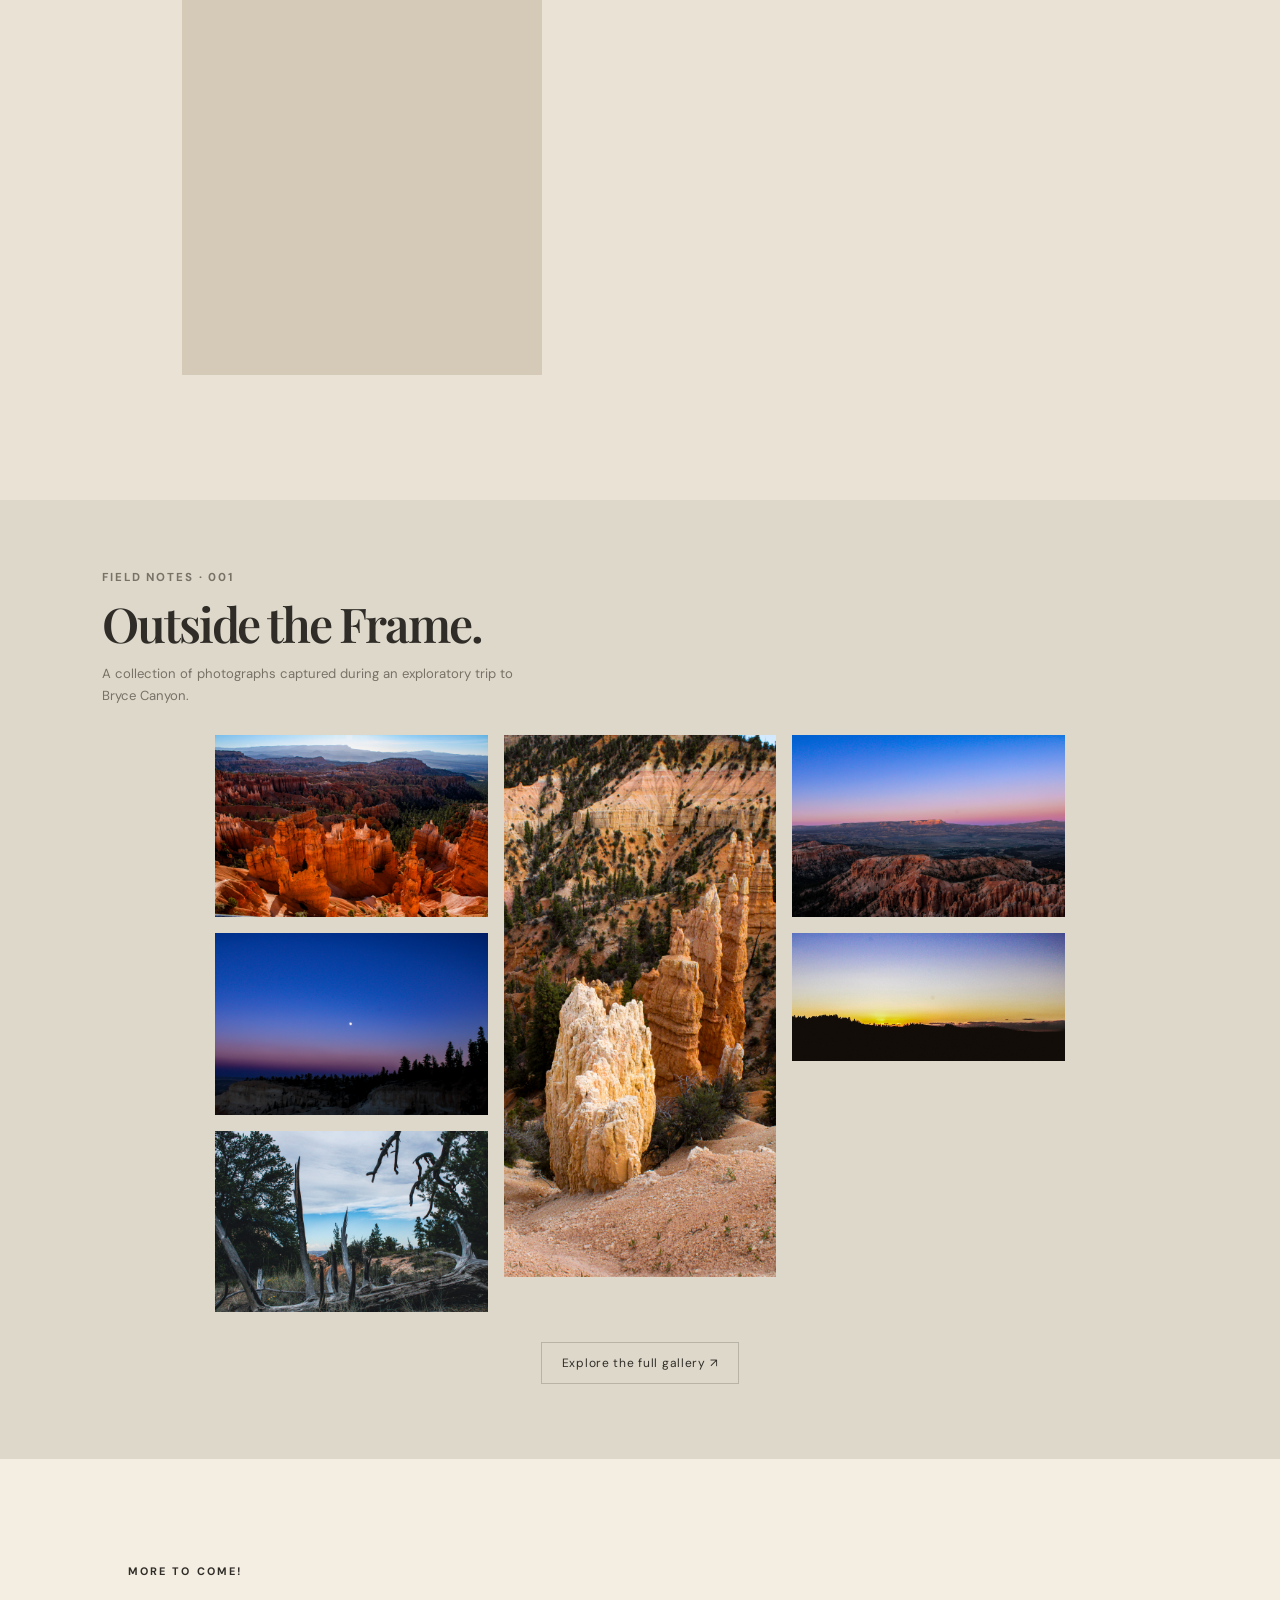
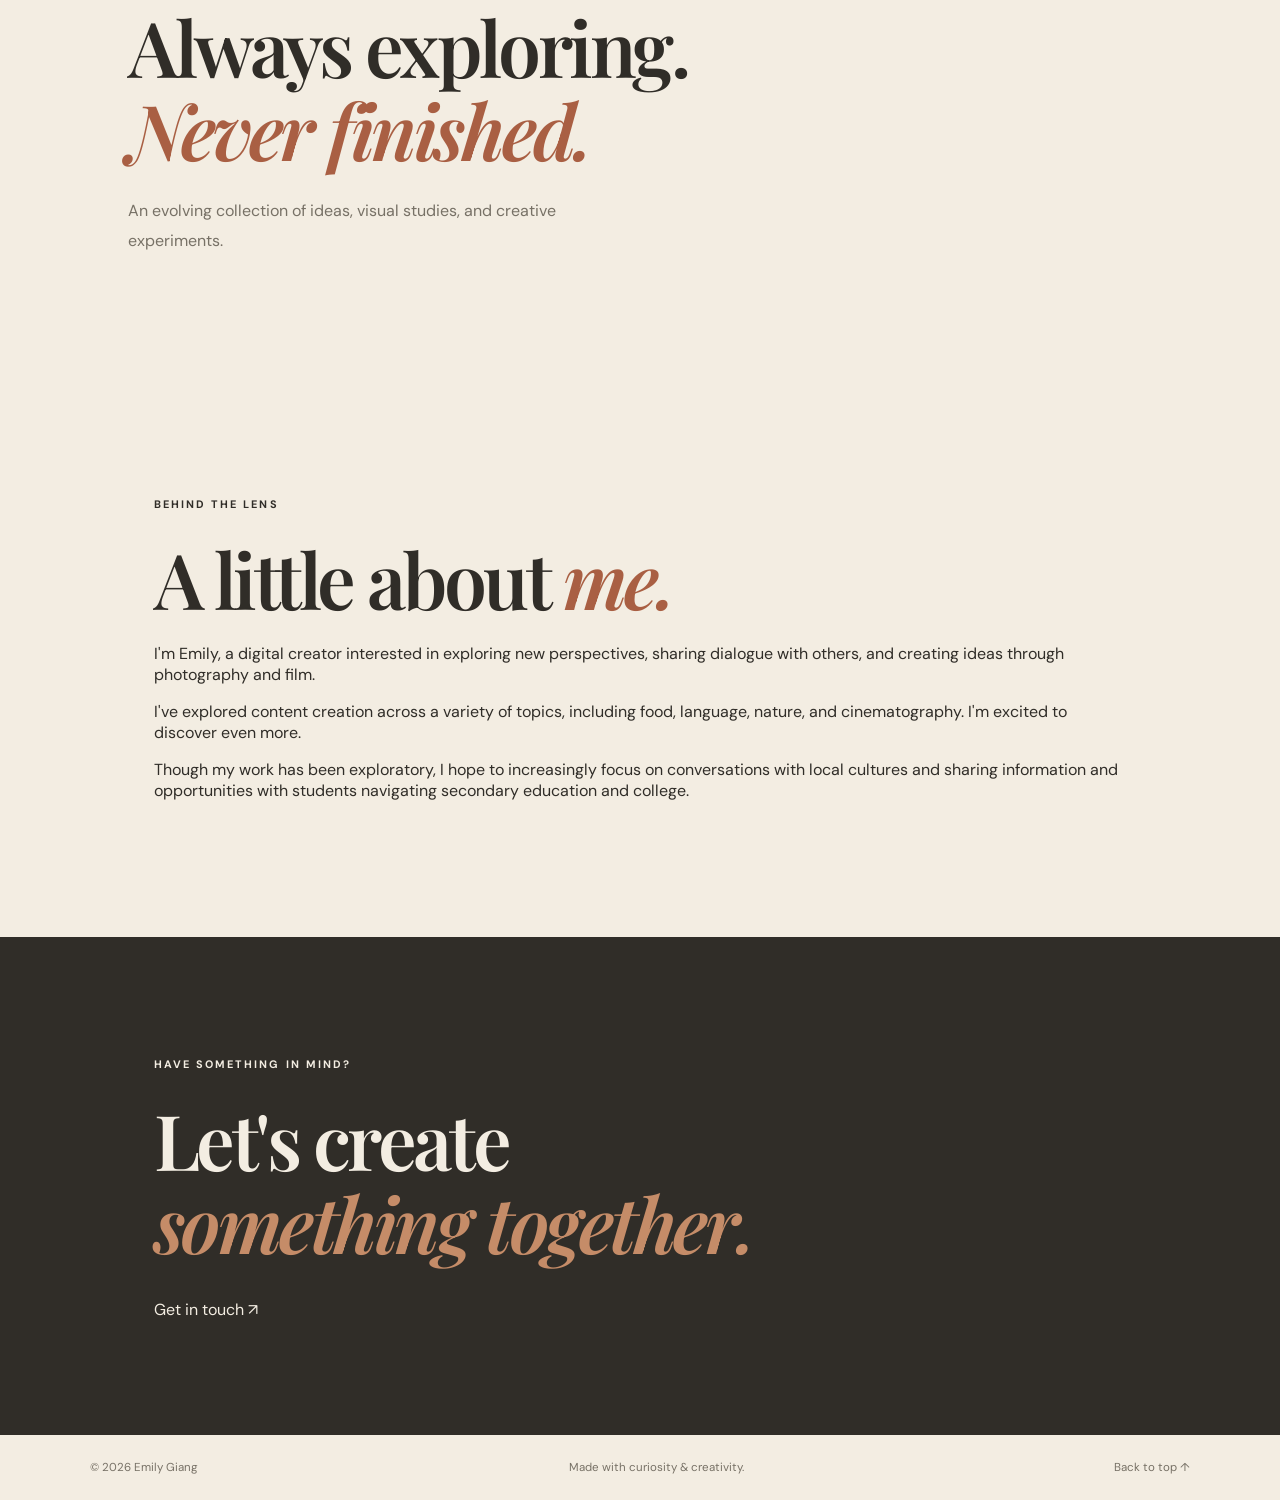
==== commit 6dfba1af: "Replace purple flower image with horizon image" ====
--- a/index.html
+++ b/index.html
@@ -256,9 +256,8 @@
     <div class="nature-preview-item">
   <img src="images/fairy-sunset.jpg" alt="Sunset colors across the landscape">
 </div>
-    </div>
-  <div class="nature-preview-item">
-  <img src="images/purple-flower.jpg" alt="Purple flower in nature">
+ <div class="nature-preview-item">
+  <img src="images/horizon.jpg" alt="Landscape along the horizon">
 </div>
 
   </div>
--- a/style.css
+++ b/style.css
@@ -636,3 +636,23 @@
   height: auto;
   max-width: 100%;
 }
+/* ===== PROJECT SIX VERTICAL VIDEO ===== */
+
+.project-six .video-container {
+  max-width: 360px;
+  margin: 0 auto;
+}
+
+.project-six .video-container > div {
+  padding: 0 !important;
+  aspect-ratio: 9 / 16;
+  position: relative;
+}
+
+.project-six .video-container iframe {
+  position: absolute !important;
+  top: 0;
+  left: 0;
+  width: 100%;
+  height: 100%;
+}
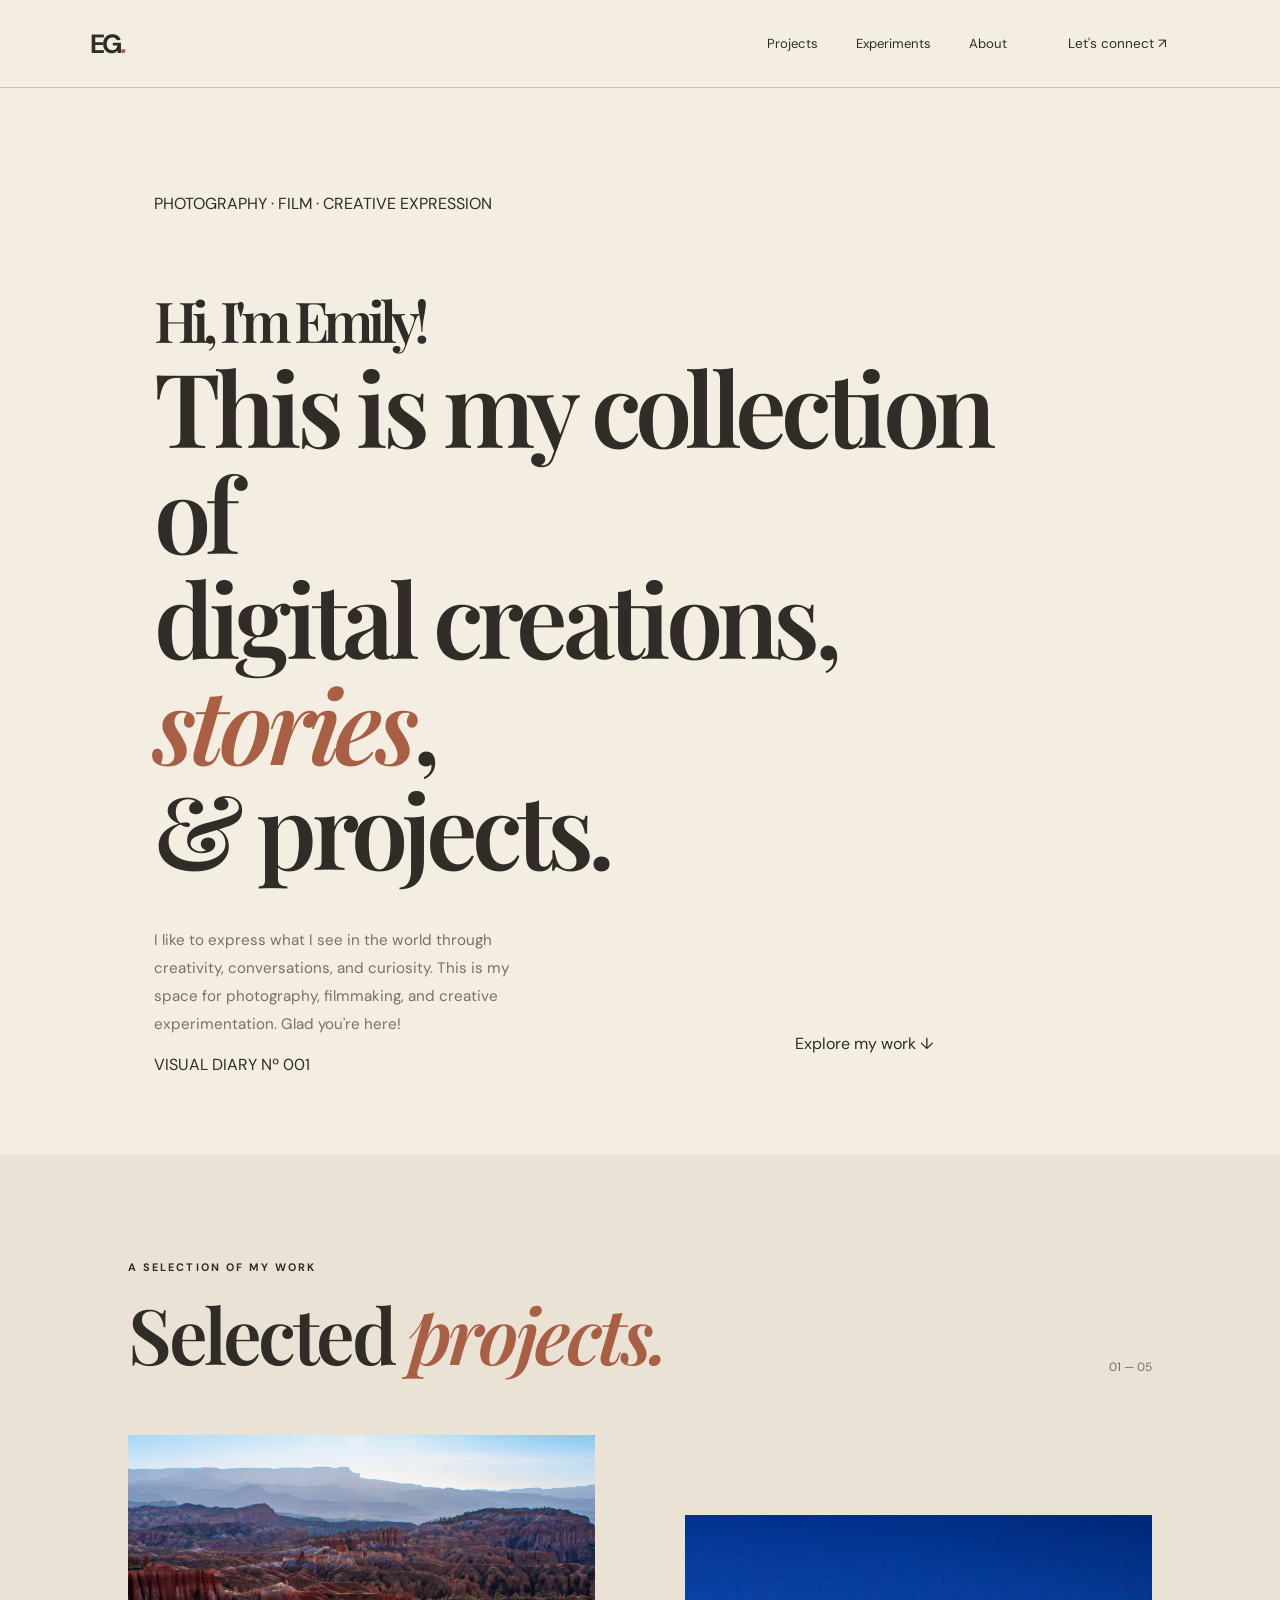
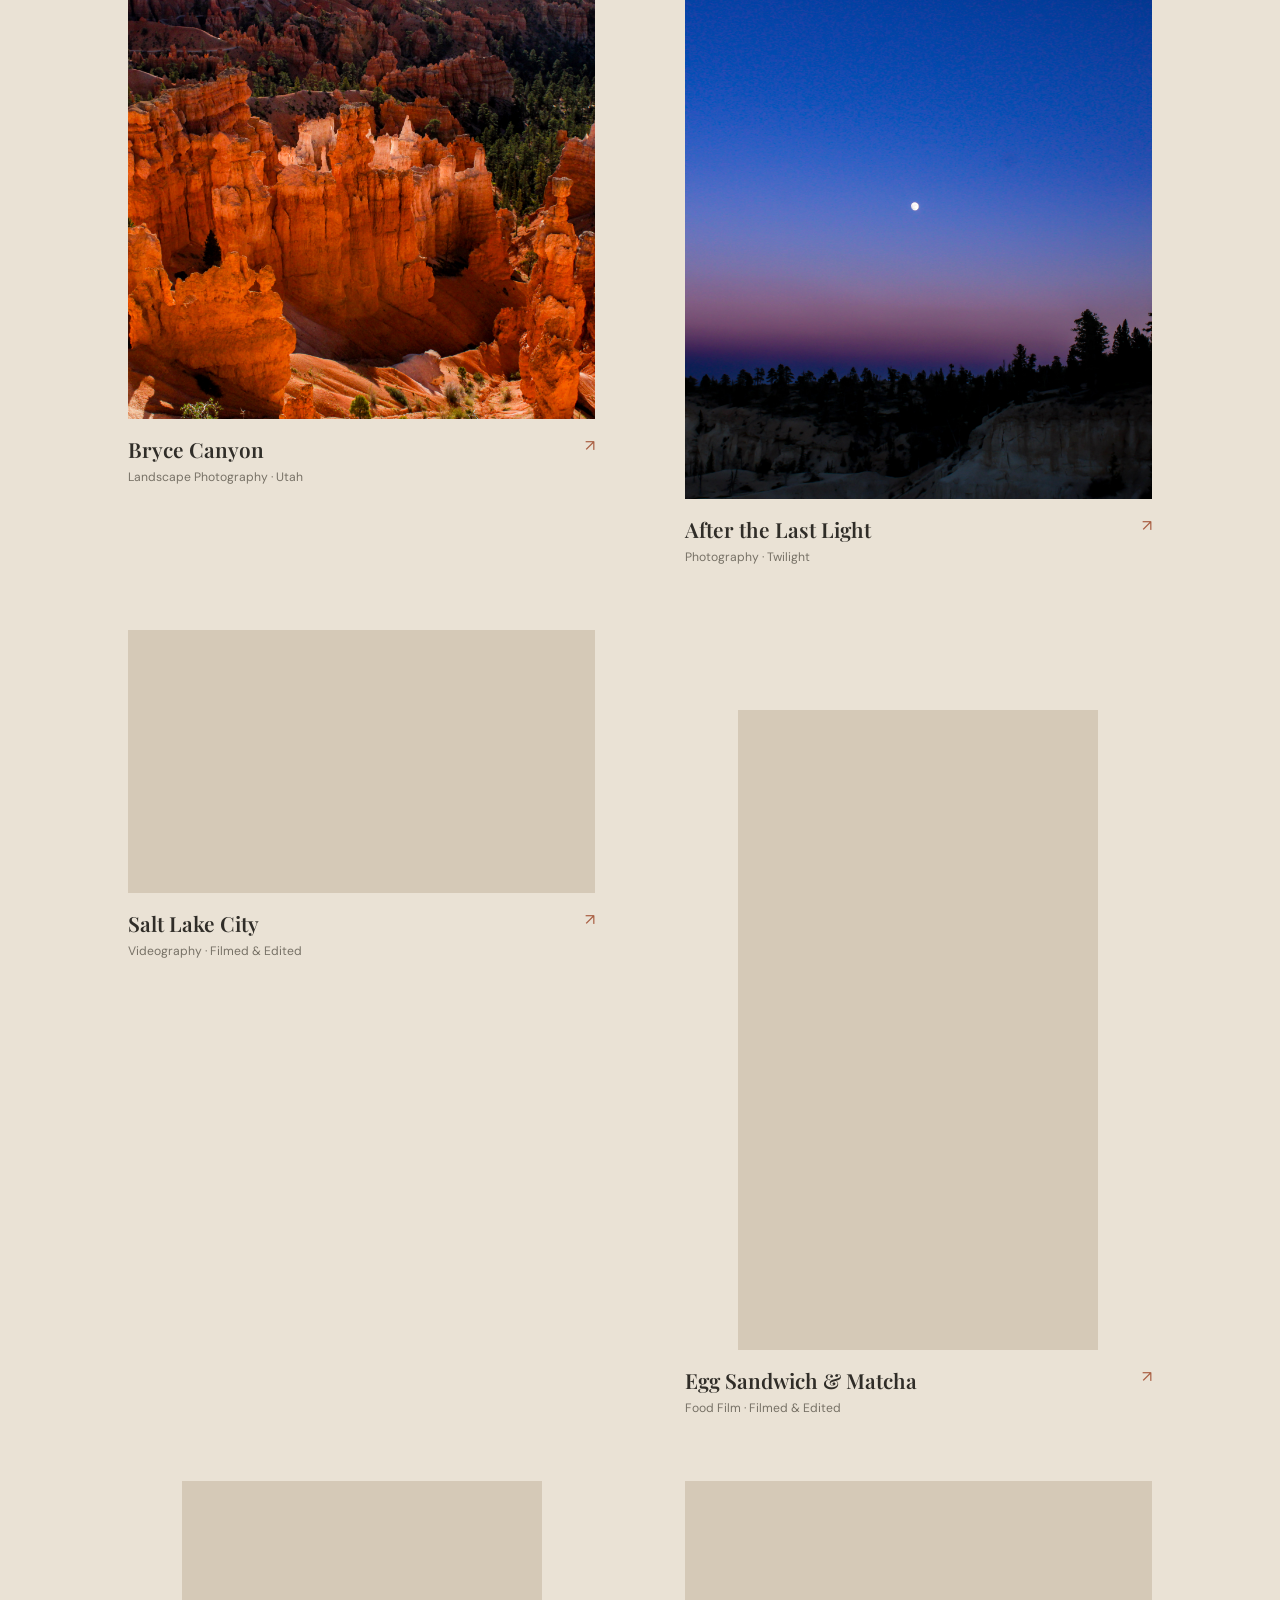
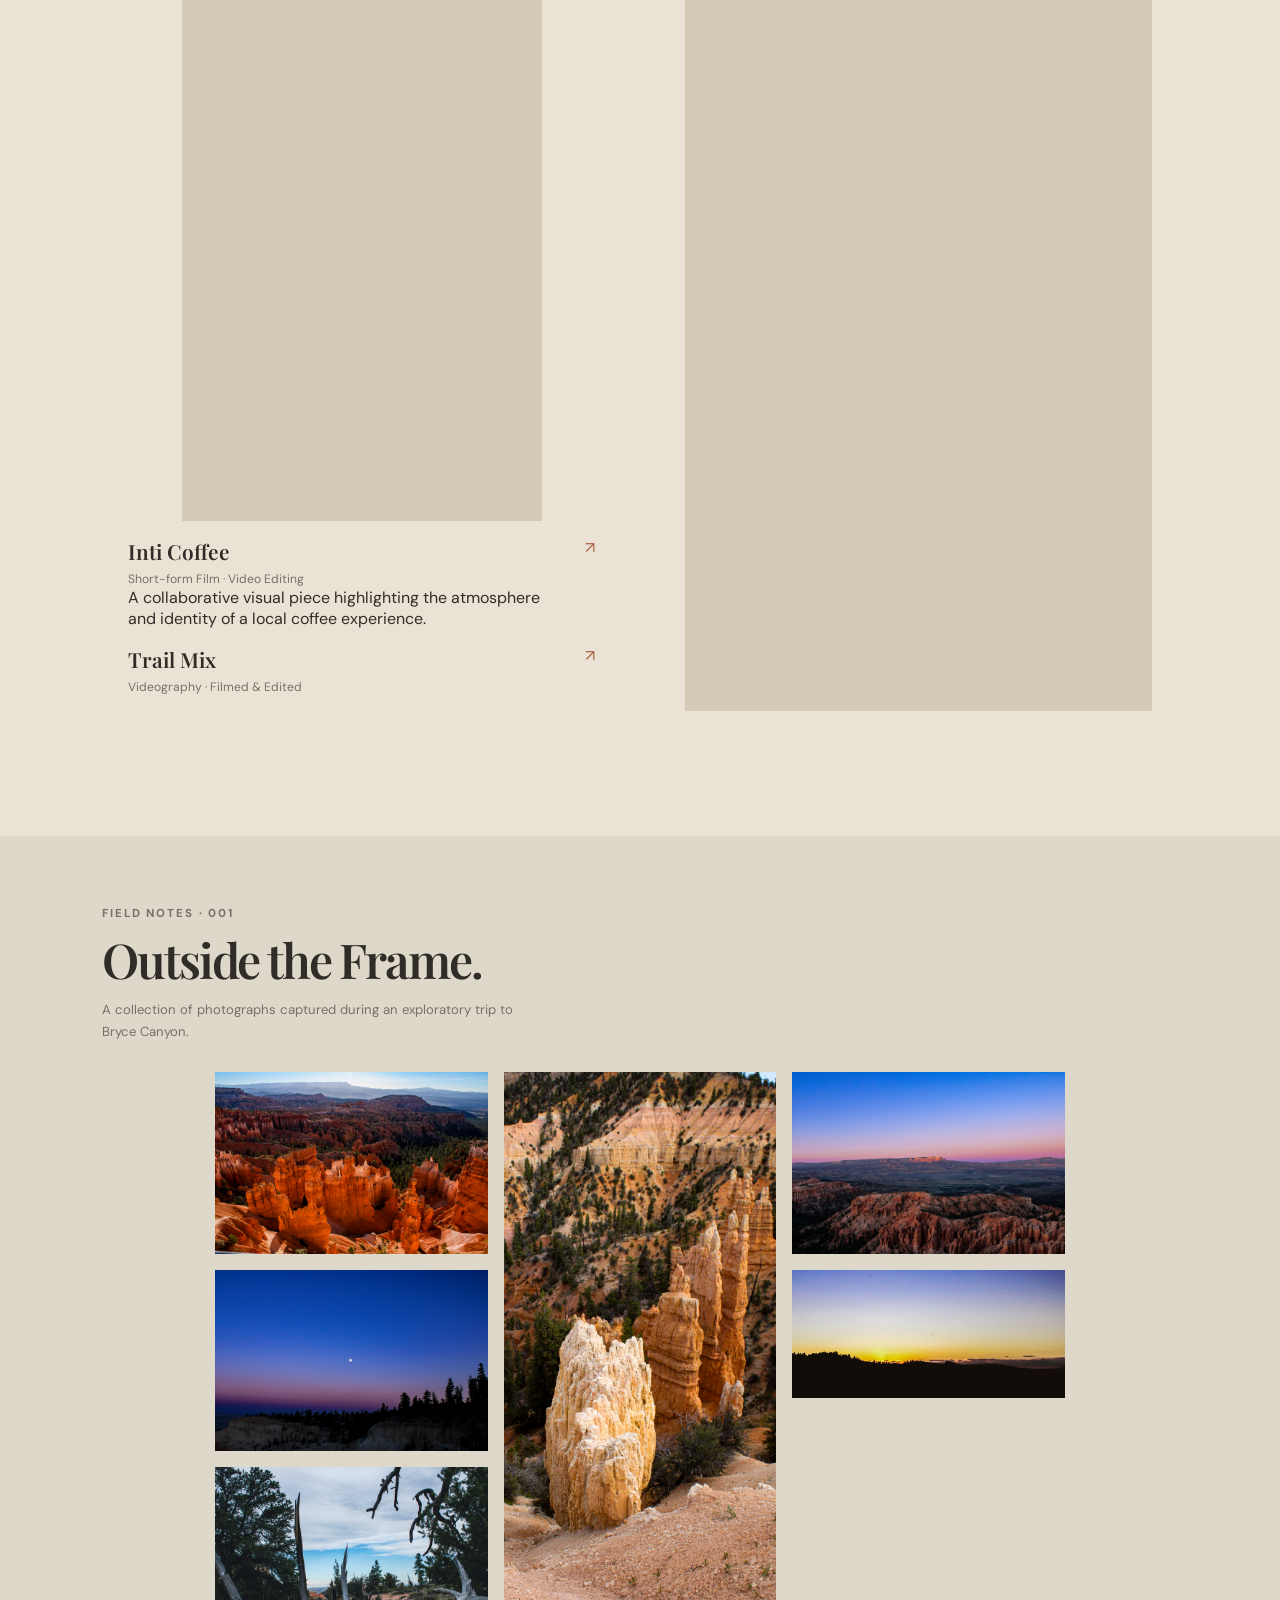
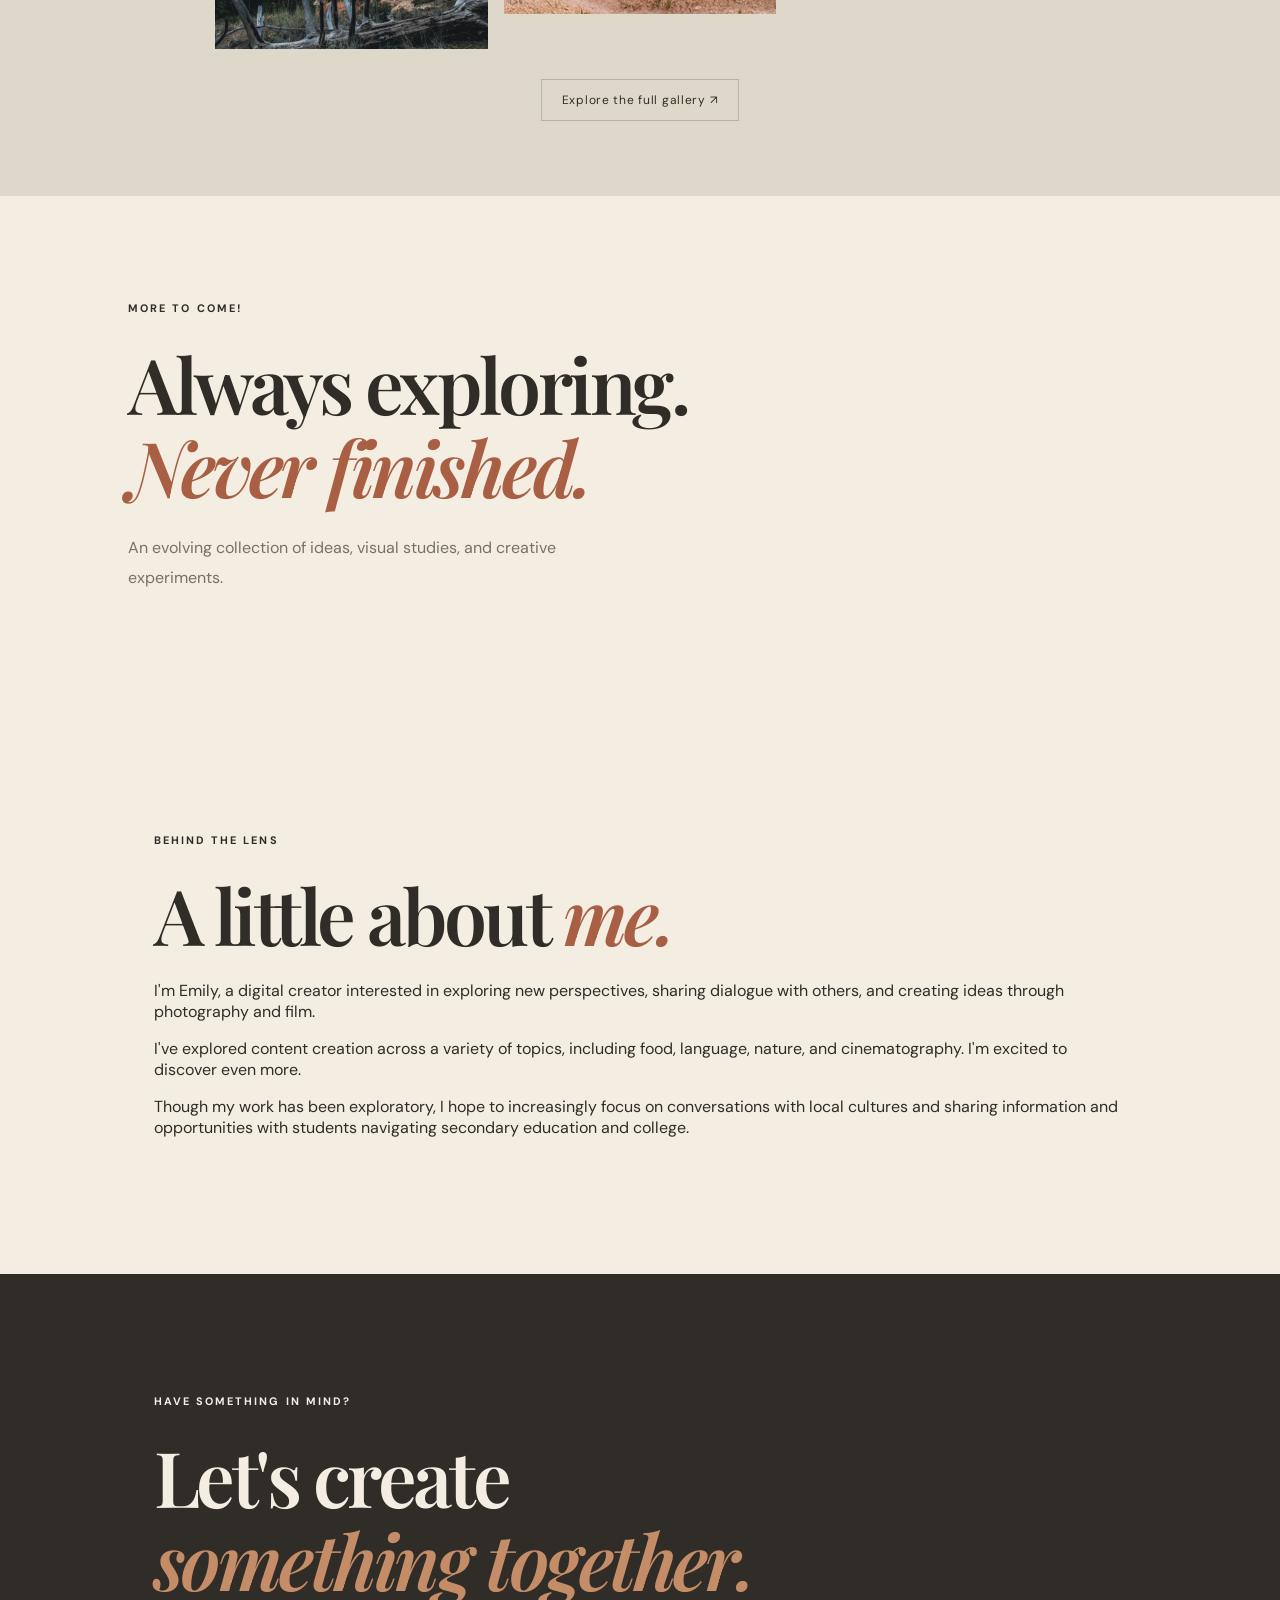
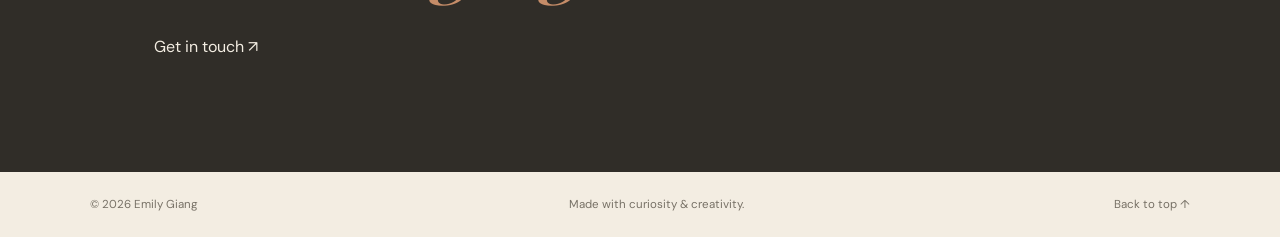
==== commit c837580c: "Remove project six video and update title to 'Trail Mix' Removed project six video section and updat" ====
--- a/index.html
+++ b/index.html
@@ -176,23 +176,9 @@
     <span class="project-arrow">↗</span>
       </div>
 <!-- PROJECT 6 -->
-<div class="project-card project-six">
-  <div class="video-container">
-    <div style="padding:177.78% 0 0 0;position:relative;">
-      <iframe
-        src="https://player.vimeo.com/video/1250138251?autopause=0&amp;player_id=0&amp;app_id=58479"
-        frameborder="0"
-        allow="autoplay; fullscreen; picture-in-picture; clipboard-write; encrypted-media; web-share"
-        referrerpolicy="strict-origin-when-cross-origin"
-        style="position:absolute;top:0;left:0;width:100%;height:100%;"
-        title="New Video">
-      </iframe>
-    </div>
-  </div>
-
   <div class="project-info">
     <div>
-      <h3>Your Video Title</h3>
+      <h3>Trail Mix</h3>
       <p>Videography · Filmed &amp; Edited</p>
     </div>
     <span class="project-arrow">↗</span>
--- a/style.css
+++ b/style.css
@@ -630,12 +630,7 @@
 .hero-intro {
   font-size: 0.55em;
 }
-.nature-preview-item img {
-  display: block;
-  width: 100%;
-  height: auto;
-  max-width: 100%;
-}
+
 /* ===== PROJECT SIX VERTICAL VIDEO ===== */
 
 .project-six .video-container {
